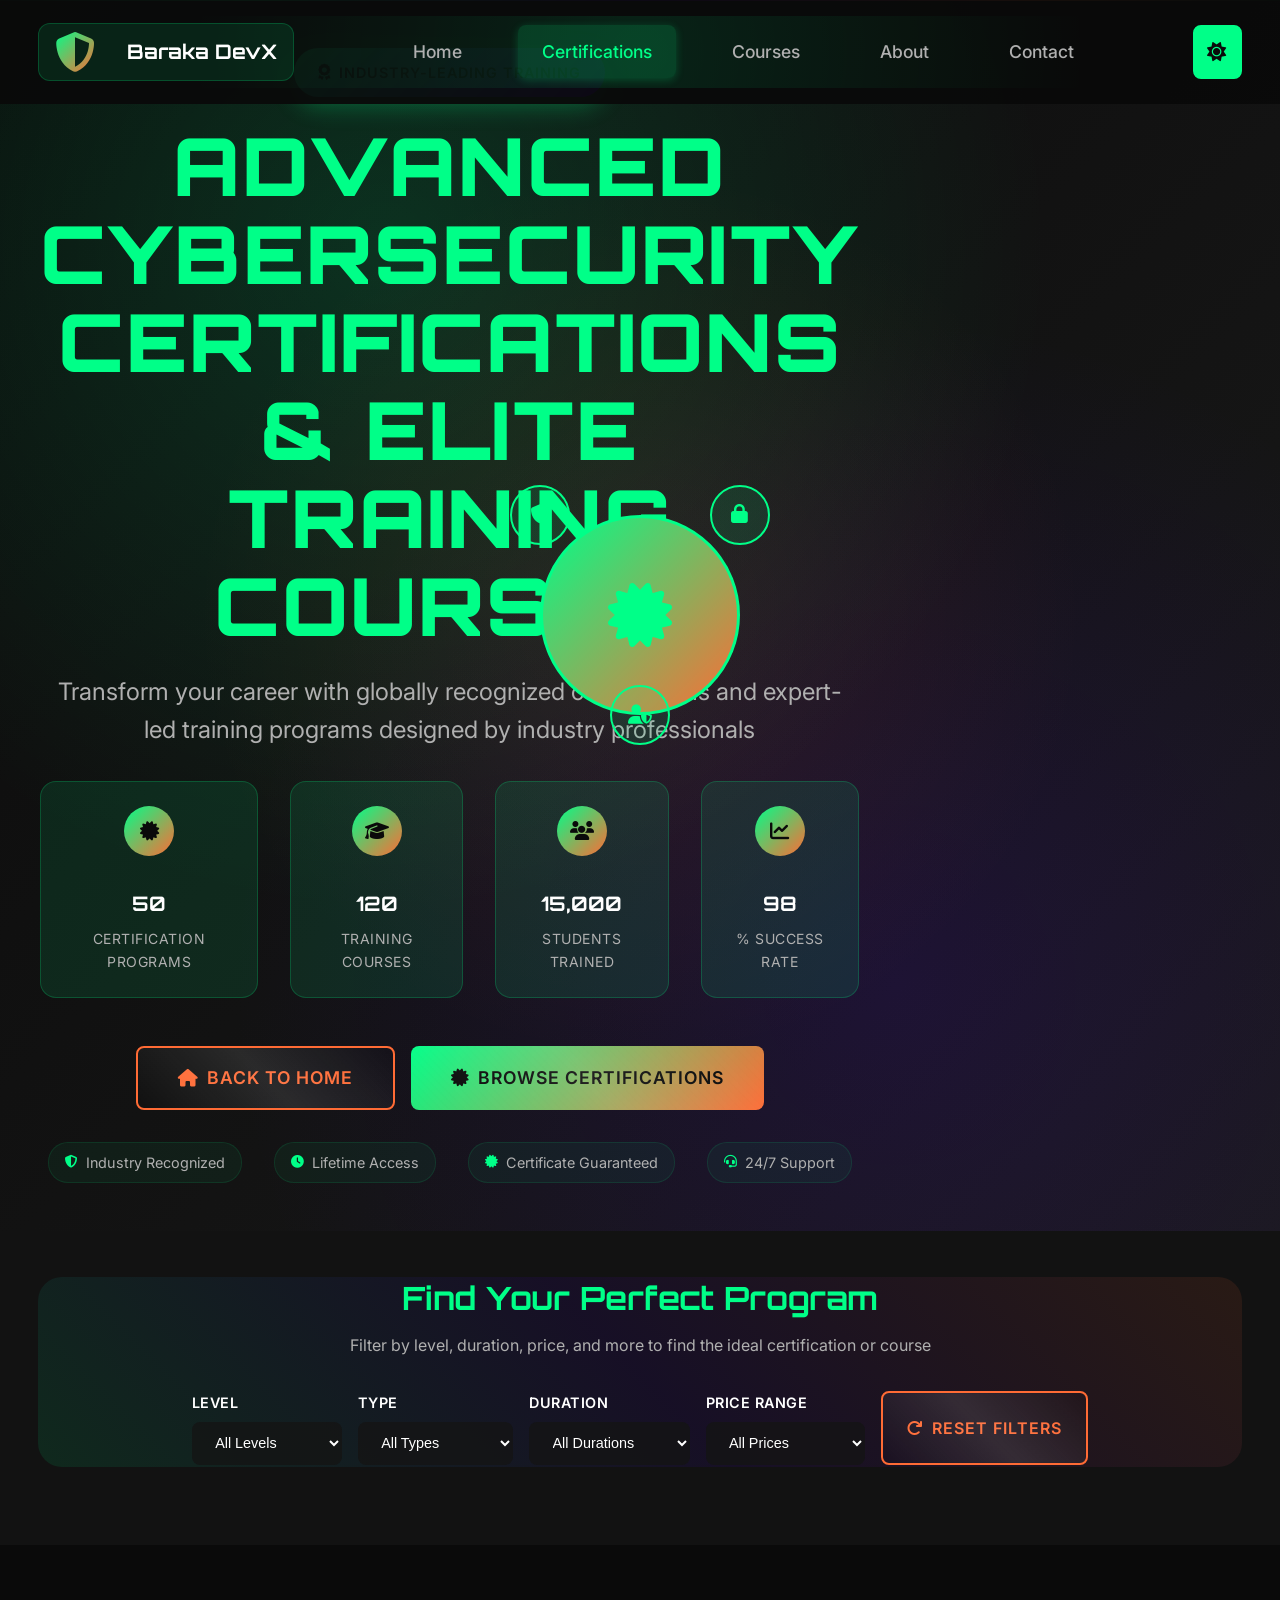
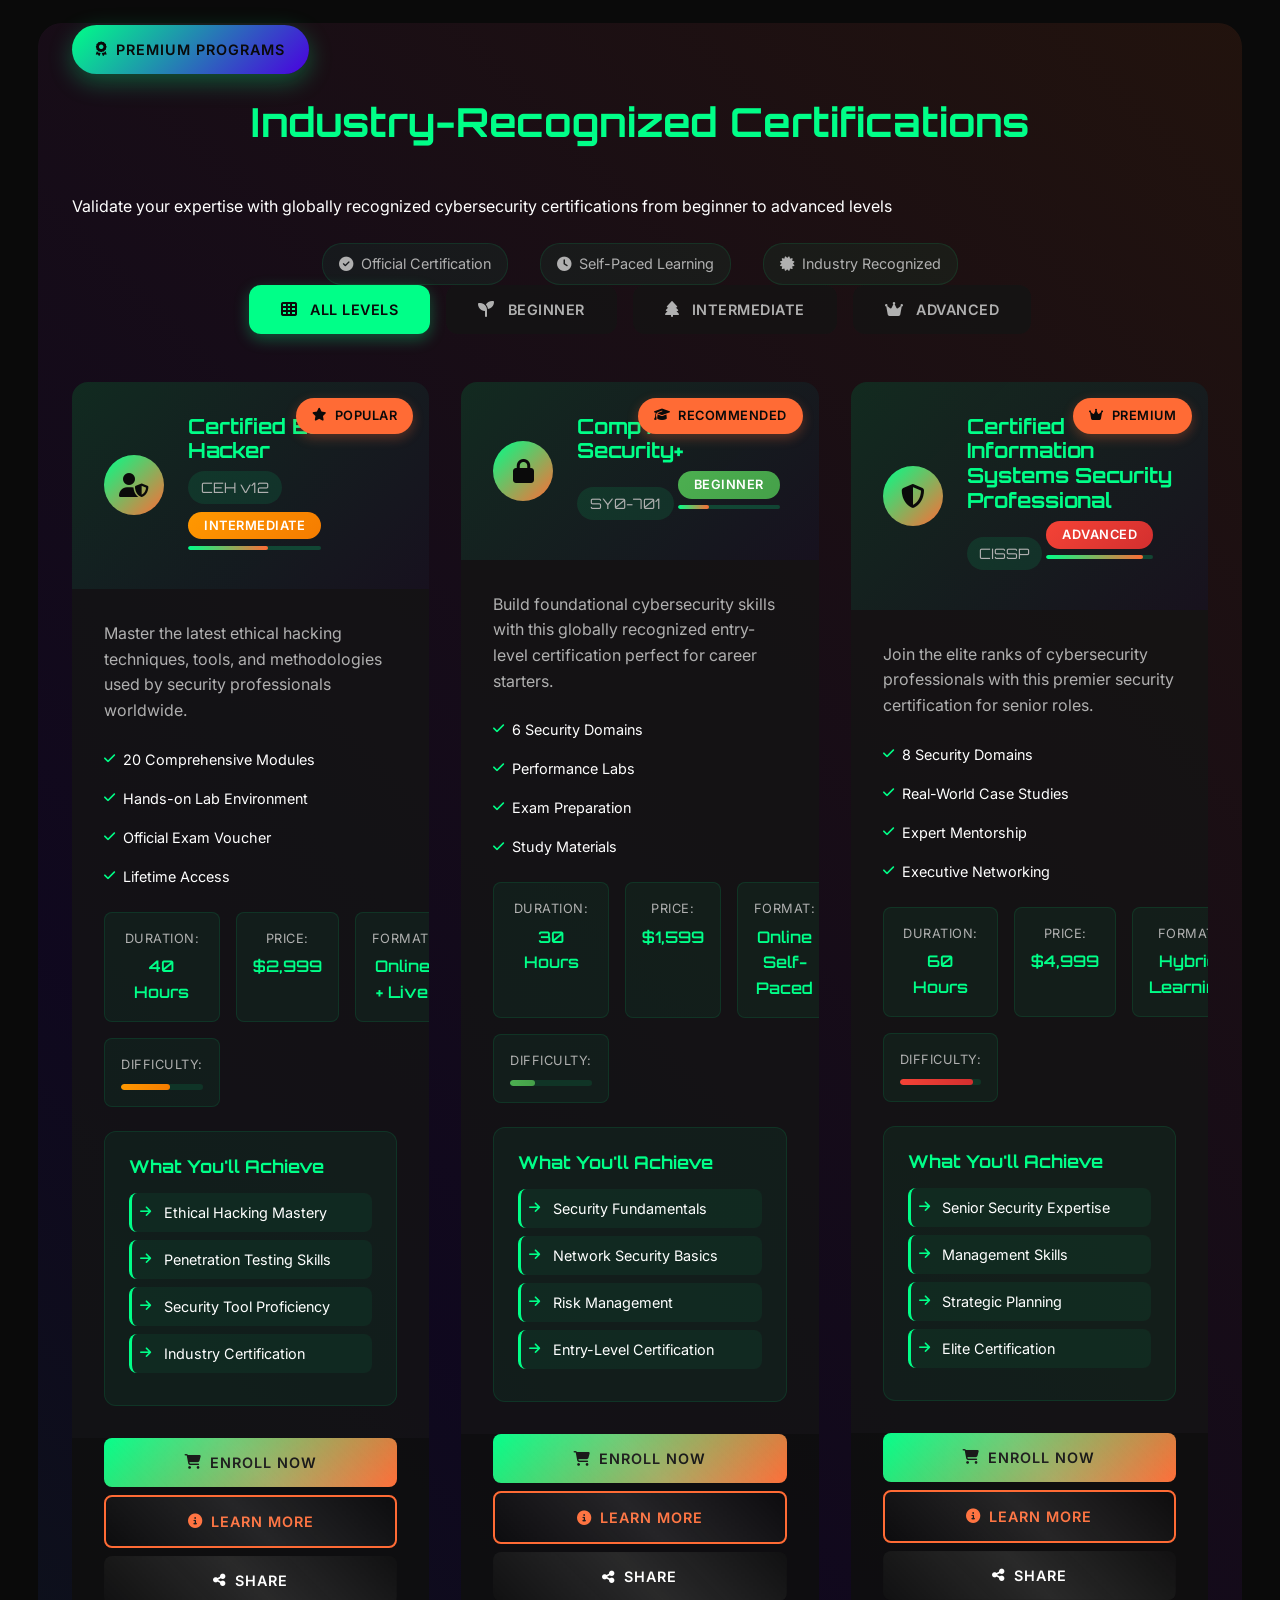
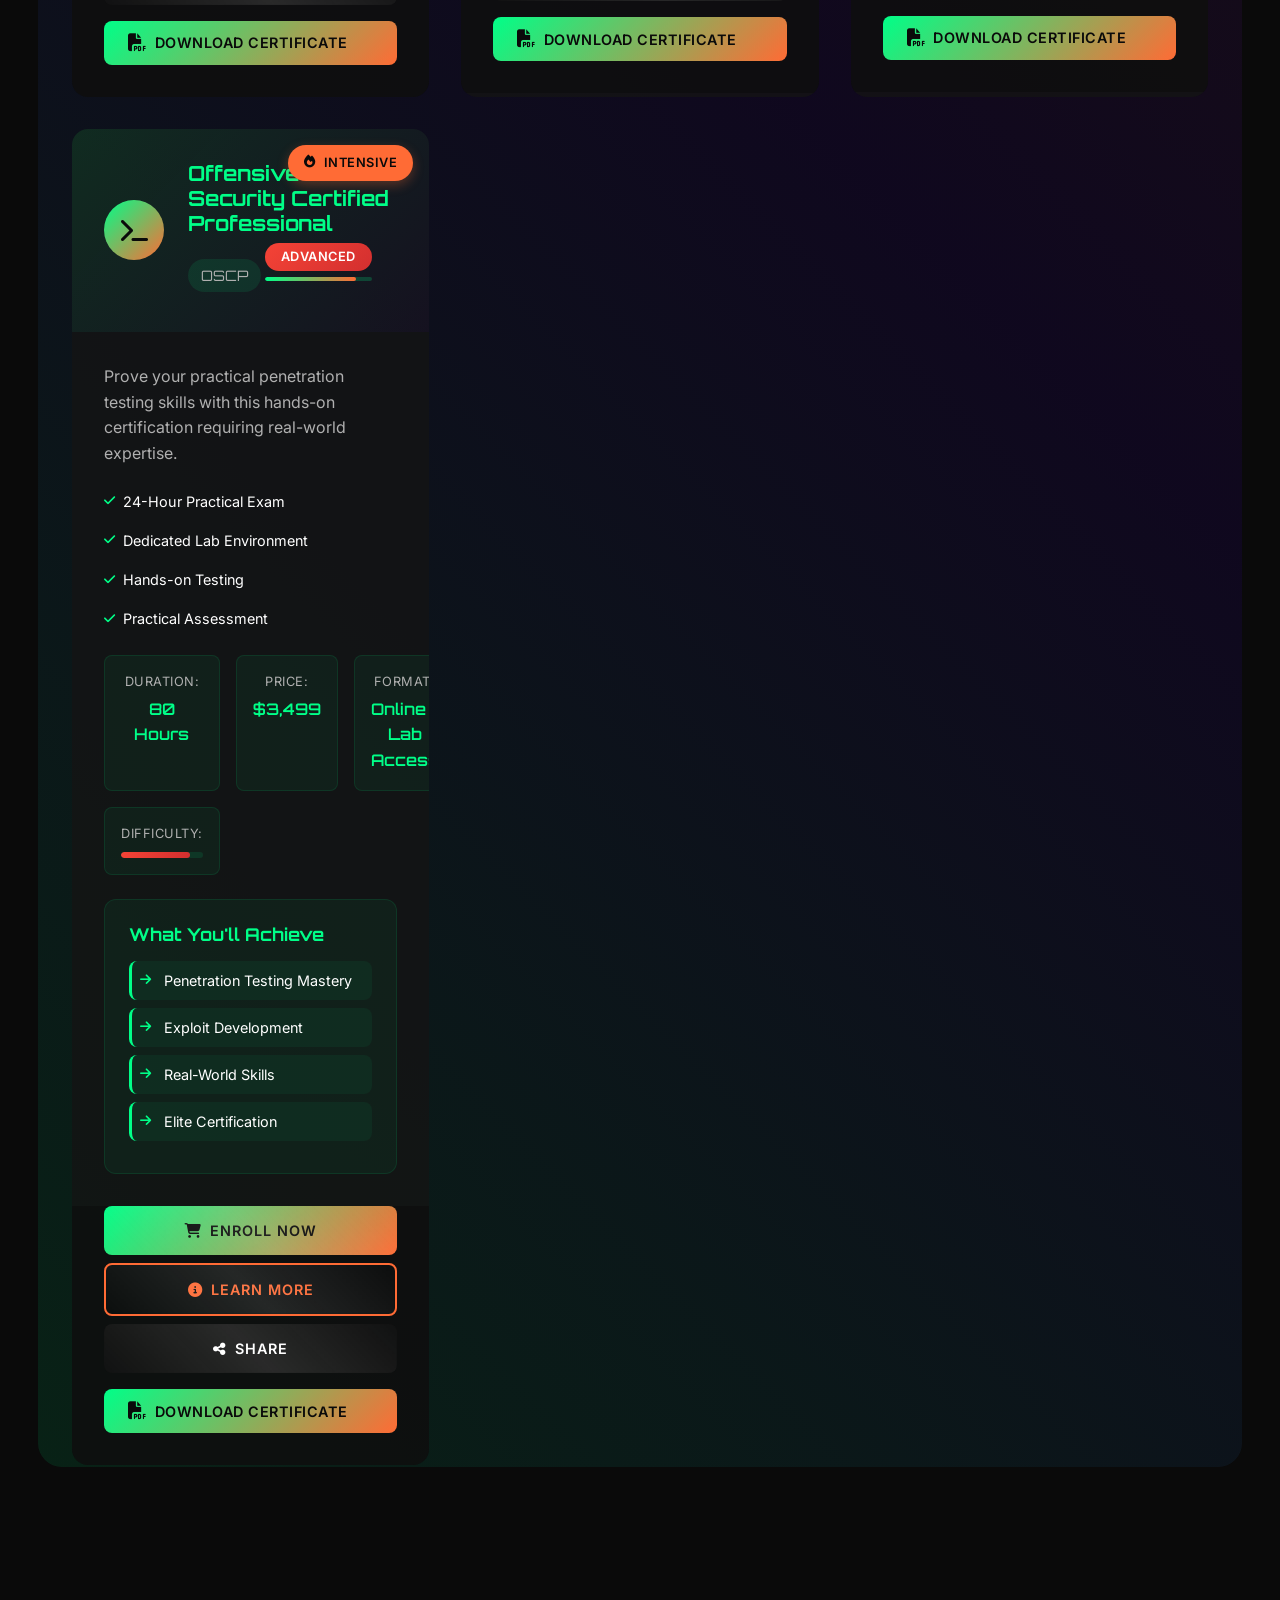
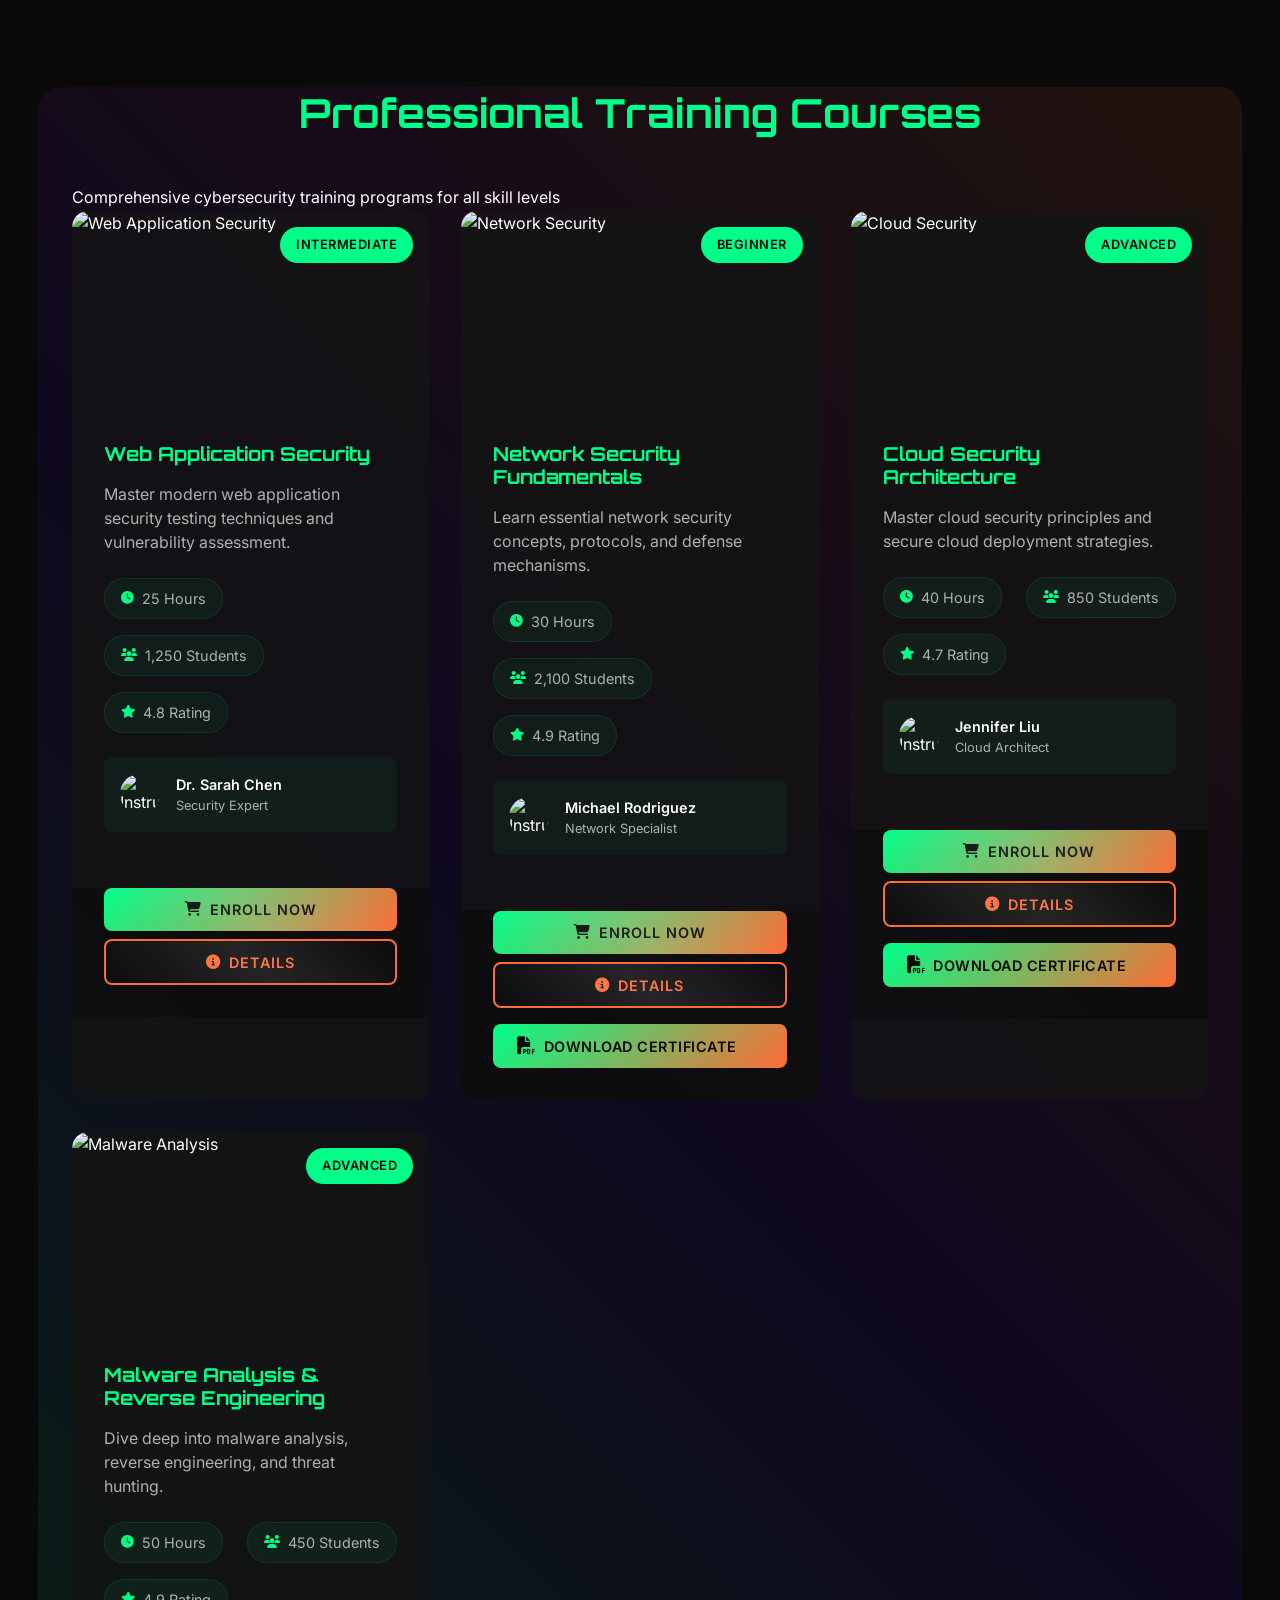
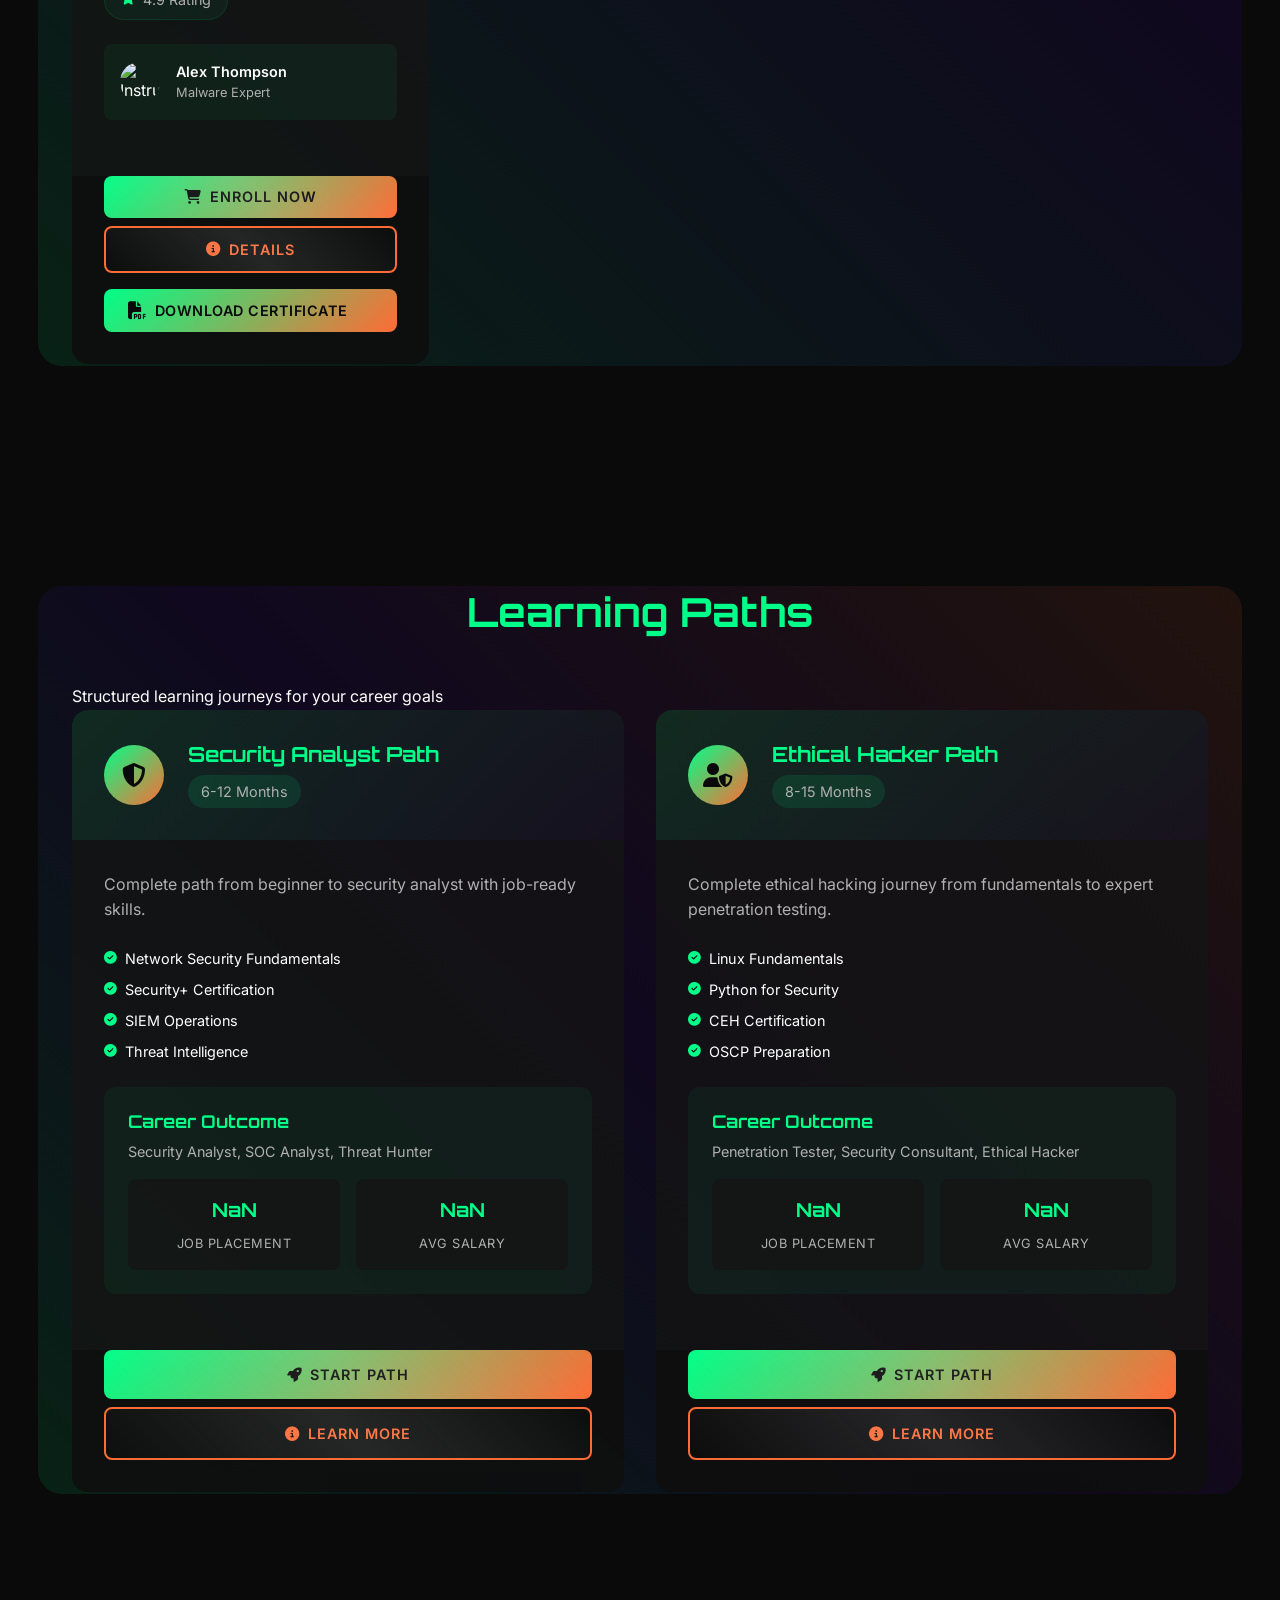
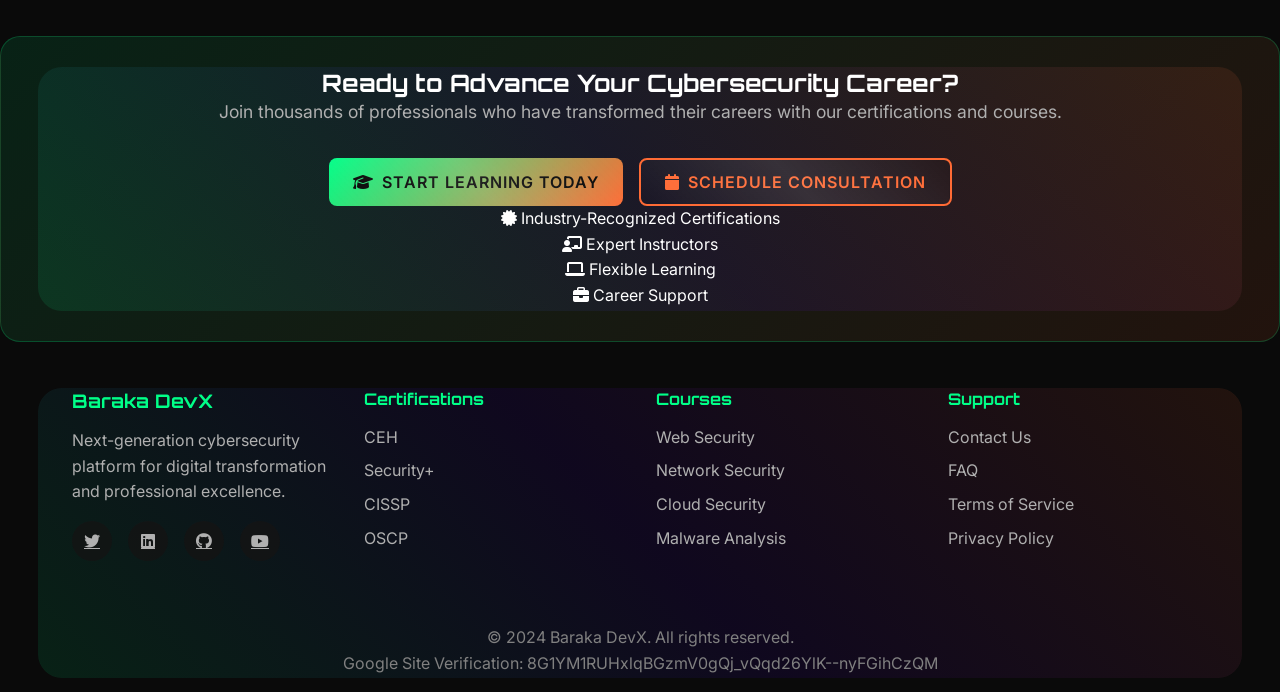
==== certifications.html @ 84933af0 "Add all files - Complete Baraka DevX cybersecurity platform with all features" ====
<!DOCTYPE html>
<html lang="en">
<head>
    <meta charset="UTF-8">
    <meta name="viewport" content="width=device-width, initial-scale=1.0">
    <title>Baraka DevX - Cybersecurity Certifications & Courses</title>
    <meta name="description" content="Professional cybersecurity certifications and training courses by Baraka DevX. Advance your career with industry-recognized certifications.">
    <meta name="keywords" content="cybersecurity certifications, ethical hacking courses, security training, cybersecurity education, professional certification">
    <meta name="author" content="Baraka DevX">
    
    <!-- Open Graph Meta Tags -->
    <meta property="og:title" content="Baraka DevX - Cybersecurity Certifications & Courses">
    <meta property="og:description" content="Professional cybersecurity certifications and training courses. Advance your career with industry-recognized certifications.">
    <meta property="og:image" content="https://barakadevx.com/images/certifications-og.jpg">
    <meta property="og:url" content="https://barakadevx.com/certifications">
    <meta property="og:type" content="website">
    <meta property="og:site_name" content="Baraka DevX">
    
    <!-- Twitter Card Meta Tags -->
    <meta name="twitter:card" content="summary_large_image">
    <meta name="twitter:title" content="Baraka DevX - Cybersecurity Certifications & Courses">
    <meta name="twitter:description" content="Professional cybersecurity certifications and training courses.">
    <meta name="twitter:image" content="https://barakadevx.com/images/certifications-twitter.jpg">
    <meta name="twitter:site" content="@barakadevx">
    
    <link rel="canonical" href="https://barakadevx.com/certifications">
    <link rel="stylesheet" href="cyber-styles.css">
    <link rel="icon" type="image/x-icon" href="favicon.ico">
    <link href="https://cdnjs.cloudflare.com/ajax/libs/font-awesome/6.4.0/css/all.min.css" rel="stylesheet">
    <link href="https://fonts.googleapis.com/css2?family=Orbitron:wght@400;500;700;900&family=Inter:wght@300;400;500;600;700&display=swap" rel="stylesheet">
    <script src="https://cdn.jsdelivr.net/npm/@emailjs/browser@3/dist/email.min.js"></script>
</head>
<body>
    <!-- Structured Data for SEO -->
    <script type="application/ld+json">
    {
        "@context": "https://schema.org",
        "@type": "EducationalOrganization",
        "name": "Baraka DevX Cybersecurity Academy",
        "alternateName": "DevX Academy",
        "url": "https://barakadevx.com/certifications",
        "description": "Professional cybersecurity certifications and training courses",
        "hasOfferCatalog": {
            "@type": "OfferCatalog",
            "name": "Cybersecurity Certification Programs",
            "itemListElement": [
                {
                    "@type": "Course",
                    "name": "Certified Ethical Hacker (CEH)",
                    "description": "Master ethical hacking techniques and tools"
                },
                {
                    "@type": "Course", 
                    "name": "CompTIA Security+",
                    "description": "Fundamental cybersecurity skills certification"
                }
            ]
        }
    }
    </script>

    <!-- Navigation -->
    <header class="header">
        <nav class="navbar">
            <div class="nav-container">
                <a href="index.html" class="nav-logo">
                    <i class="fas fa-shield-alt"></i>
                    <span>Baraka DevX</span>
                </a>
                <ul class="nav-menu">
                    <li><a href="index.html" class="nav-link">Home</a></li>
                    <li><a href="certifications.html" class="nav-link active">Certifications</a></li>
                    <li><a href="courses.html" class="nav-link">Courses</a></li>
                    <li><a href="about.html" class="nav-link">About</a></li>
                    <li><a href="#contact" class="nav-link">Contact</a></li>
                </ul>
                <div class="nav-actions">
                    <button class="theme-toggle" id="theme-toggle">
                        <i class="fas fa-moon"></i>
                    </button>
                    <button class="mobile-menu-toggle" id="mobile-menu-toggle">
                        <i class="fas fa-bars"></i>
                    </button>
                </div>
            </div>
        </nav>
    </header>

    <!-- Enhanced Hero Section -->
    <section class="hero">
        <div class="hero-content">
            <div class="hero-text">
                <div class="hero-badge">
                    <i class="fas fa-award"></i>
                    <span>Industry-Leading Training</span>
                </div>
                <h1 class="glitch">Advanced Cybersecurity Certifications & Elite Training Courses</h1>
                <p class="hero-subtitle">Transform your career with globally recognized certifications and expert-led training programs designed by industry professionals</p>
                <div class="hero-stats">
                    <div class="stat">
                        <div class="stat-icon">
                            <i class="fas fa-certificate"></i>
                        </div>
                        <div class="stat-content">
                            <span class="stat-number" data-target="50">0</span>
                            <span class="stat-label">Certification Programs</span>
                        </div>
                    </div>
                    <div class="stat">
                        <div class="stat-icon">
                            <i class="fas fa-graduation-cap"></i>
                        </div>
                        <div class="stat-content">
                            <span class="stat-number" data-target="120">0</span>
                            <span class="stat-label">Training Courses</span>
                        </div>
                    </div>
                    <div class="stat">
                        <div class="stat-icon">
                            <i class="fas fa-users"></i>
                        </div>
                        <div class="stat-content">
                            <span class="stat-number" data-target="15000">0</span>
                            <span class="stat-label">Students Trained</span>
                        </div>
                    </div>
                    <div class="stat">
                        <div class="stat-icon">
                            <i class="fas fa-chart-line"></i>
                        </div>
                        <div class="stat-content">
                            <span class="stat-number" data-target="98">0</span>
                            <span class="stat-label">% Success Rate</span>
                        </div>
                    </div>
                </div>
                <div class="hero-actions">
                    <button class="btn btn-outline btn-large" onclick="window.location.href='index.html'">
                        <i class="fas fa-home"></i> 
                        <span>Back to Home</span>
                    </button>
                    <button class="btn btn-primary btn-large" onclick="scrollToSection('certifications')">
                        <i class="fas fa-certificate"></i> 
                        <span>Browse Certifications</span>
                        <div class="btn-glow"></div>
                    </button>
                    </button>
                </div>
                <div class="trust-indicators">
                    <div class="trust-item">
                        <i class="fas fa-shield-alt"></i>
                        <span>Industry Recognized</span>
                    </div>
                    <div class="trust-item">
                        <i class="fas fa-clock"></i>
                        <span>Lifetime Access</span>
                    </div>
                    <div class="trust-item">
                        <i class="fas fa-certificate"></i>
                        <span>Certificate Guaranteed</span>
                    </div>
                    <div class="trust-item">
                        <i class="fas fa-headset"></i>
                        <span>24/7 Support</span>
                    </div>
                </div>
            </div>
            <div class="hero-visual">
                <div class="rotating-shield floating-3d">
                    <i class="fas fa-certificate"></i>
                </div>
                <div class="floating-cards">
                    <div class="floating-card card-1">
                        <i class="fas fa-shield-alt"></i>
                    </div>
                    <div class="floating-card card-2">
                        <i class="fas fa-lock"></i>
                    </div>
                    <div class="floating-card card-3">
                        <i class="fas fa-user-shield"></i>
                    </div>
                </div>
            </div>
        </div>
    </section>

    <!-- Advanced Filter Section -->
    <section class="filter-section">
        <div class="container">
            <div class="filter-header">
                <h2>Find Your Perfect Program</h2>
                <p>Filter by level, duration, price, and more to find the ideal certification or course</p>
            </div>
            <div class="filter-controls">
                <div class="filter-group">
                    <label for="level-filter">Level</label>
                    <select id="level-filter" onchange="filterPrograms()">
                        <option value="">All Levels</option>
                        <option value="beginner">Beginner</option>
                        <option value="intermediate">Intermediate</option>
                        <option value="advanced">Advanced</option>
                    </select>
                </div>
                <div class="filter-group">
                    <label for="type-filter">Type</label>
                    <select id="type-filter" onchange="filterPrograms()">
                        <option value="">All Types</option>
                        <option value="certification">Certifications</option>
                        <option value="course">Courses</option>
                        <option value="path">Learning Paths</option>
                    </select>
                </div>
                <div class="filter-group">
                    <label for="duration-filter">Duration</label>
                    <select id="duration-filter" onchange="filterPrograms()">
                        <option value="">All Durations</option>
                        <option value="short">Under 30 Hours</option>
                        <option value="medium">30-60 Hours</option>
                        <option value="long">Over 60 Hours</option>
                    </select>
                </div>
                <div class="filter-group">
                    <label for="price-filter">Price Range</label>
                    <select id="price-filter" onchange="filterPrograms()">
                        <option value="">All Prices</option>
                        <option value="budget">Under $1,000</option>
                        <option value="standard">$1,000 - $3,000</option>
                        <option value="premium">$3,000 - $5,000</option>
                        <option value="enterprise">Over $5,000</option>
                    </select>
                </div>
                <button class="btn btn-outline" onclick="resetFilters()">
                    <i class="fas fa-redo"></i> Reset Filters
                </button>
            </div>
            <div class="active-filters" id="active-filters">
                <!-- Active filters will be displayed here -->
            </div>
        </div>
    </section>

    <!-- Enhanced Certifications Section -->
    <section id="certifications" class="section">
        <div class="container">
            <header class="section-header">
                <div class="section-badge">
                    <i class="fas fa-award"></i>
                    <span>Premium Programs</span>
                </div>
                <h2 class="section-title">Industry-Recognized Certifications</h2>
                <p class="section-subtitle">Validate your expertise with globally recognized cybersecurity certifications from beginner to advanced levels</p>
                <div class="section-meta">
                    <div class="meta-item">
                        <i class="fas fa-check-circle"></i>
                        <span>Official Certification</span>
                    </div>
                    <div class="meta-item">
                        <i class="fas fa-clock"></i>
                        <span>Self-Paced Learning</span>
                    </div>
                    <div class="meta-item">
                        <i class="fas fa-certificate"></i>
                        <span>Industry Recognized</span>
                    </div>
                </div>
            </header>
            
            <div class="certifications-levels">
                <div class="level-tabs">
                    <button class="level-tab active" onclick="showCertificationLevel('all')">
                        <i class="fas fa-th"></i>
                        <span>All Levels</span>
                    </button>
                    <button class="level-tab" onclick="showCertificationLevel('beginner')">
                        <i class="fas fa-seedling"></i>
                        <span>Beginner</span>
                    </button>
                    <button class="level-tab" onclick="showCertificationLevel('intermediate')">
                        <i class="fas fa-tree"></i>
                        <span>Intermediate</span>
                    </button>
                    <button class="level-tab" onclick="showCertificationLevel('advanced')">
                        <i class="fas fa-crown"></i>
                        <span>Advanced</span>
                    </button>
                </div>
            </div>
            
            <div class="certifications-grid" id="certifications-grid">
                <!-- CEH Certification -->
                <div class="certification-card" data-level="intermediate" data-type="certification">
                    <div class="certification-header">
                        <div class="certification-icon">
                            <i class="fas fa-user-shield"></i>
                        </div>
                        <div class="certification-info">
                            <h3>Certified Ethical Hacker</h3>
                            <span class="certification-code">CEH v12</span>
                            <div class="certification-level">
                                <span class="level intermediate">Intermediate</span>
                                <div class="level-progress">
                                    <div class="progress-bar" style="width: 60%"></div>
                                </div>
                            </div>
                        </div>
                        <div class="certification-badge">
                            <i class="fas fa-star"></i>
                            <span>Popular</span>
                        </div>
                    </div>
                    <div class="certification-body">
                        <p>Master the latest ethical hacking techniques, tools, and methodologies used by security professionals worldwide.</p>
                        <div class="certification-features">
                            <div class="feature">
                                <i class="fas fa-check"></i>
                                <span>20 Comprehensive Modules</span>
                            </div>
                            <div class="feature">
                                <i class="fas fa-check"></i>
                                <span>Hands-on Lab Environment</span>
                            </div>
                            <div class="feature">
                                <i class="fas fa-check"></i>
                                <span>Official Exam Voucher</span>
                            </div>
                            <div class="feature">
                                <i class="fas fa-check"></i>
                                <span>Lifetime Access</span>
                            </div>
                        </div>
                        <div class="certification-details">
                            <div class="detail">
                                <span class="label">Duration:</span>
                                <span class="value">40 Hours</span>
                            </div>
                            <div class="detail">
                                <span class="label">Price:</span>
                                <span class="value">$2,999</span>
                            </div>
                            <div class="detail">
                                <span class="label">Format:</span>
                                <span class="value">Online + Live</span>
                            </div>
                            <div class="detail">
                                <span class="label">Difficulty:</span>
                                <div class="difficulty-bar">
                                    <div class="difficulty-fill intermediate" style="width: 60%"></div>
                                </div>
                            </div>
                        </div>
                        <div class="certification-outcomes">
                            <h4>What You'll Achieve</h4>
                            <ul>
                                <li><i class="fas fa-arrow-right"></i> Ethical Hacking Mastery</li>
                                <li><i class="fas fa-arrow-right"></i> Penetration Testing Skills</li>
                                <li><i class="fas fa-arrow-right"></i> Security Tool Proficiency</li>
                                <li><i class="fas fa-arrow-right"></i> Industry Certification</li>
                            </ul>
                        </div>
                    </div>
                    <div class="certification-actions">
                        <button class="btn btn-primary" onclick="enrollCertification('CEH')">
                            <i class="fas fa-shopping-cart"></i> 
                            <span>Enroll Now</span>
                            <div class="btn-glow"></div>
                        </button>
                        <button class="btn btn-outline" onclick="viewCertificationDetails('CEH')">
                            <i class="fas fa-info-circle"></i>
                            <span>Learn More</span>
                            <div class="btn-glow"></div>
                        </button>
                        <button class="btn btn-secondary" onclick="shareCertification('CEH')">
                            <i class="fas fa-share-alt"></i>
                            <span>Share</span>
                        </button>
                        <button class="pdf-download-btn" onclick="downloadCertificatePDF('CEH', 'certification')">
                            <i class="fas fa-file-pdf"></i>
                            <span>Download Certificate</span>
                        </button>
                    </div>
                </div>

                <!-- CompTIA Security+ -->
                <div class="certification-card" data-level="beginner" data-type="certification">
                    <div class="certification-header">
                        <div class="certification-icon">
                            <i class="fas fa-lock"></i>
                        </div>
                        <div class="certification-info">
                            <h3>CompTIA Security+</h3>
                            <span class="certification-code">SY0-701</span>
                            <div class="certification-level">
                                <span class="level beginner">Beginner</span>
                                <div class="level-progress">
                                    <div class="progress-bar" style="width: 30%"></div>
                                </div>
                            </div>
                        </div>
                        <div class="certification-badge">
                            <i class="fas fa-graduation-cap"></i>
                            <span>Recommended</span>
                        </div>
                    </div>
                    <div class="certification-body">
                        <p>Build foundational cybersecurity skills with this globally recognized entry-level certification perfect for career starters.</p>
                        <div class="certification-features">
                            <div class="feature">
                                <i class="fas fa-check"></i>
                                <span>6 Security Domains</span>
                            </div>
                            <div class="feature">
                                <i class="fas fa-check"></i>
                                <span>Performance Labs</span>
                            </div>
                            <div class="feature">
                                <i class="fas fa-check"></i>
                                <span>Exam Preparation</span>
                            </div>
                            <div class="feature">
                                <i class="fas fa-check"></i>
                                <span>Study Materials</span>
                            </div>
                        </div>
                        <div class="certification-details">
                            <div class="detail">
                                <span class="label">Duration:</span>
                                <span class="value">30 Hours</span>
                            </div>
                            <div class="detail">
                                <span class="label">Price:</span>
                                <span class="value">$1,599</span>
                            </div>
                            <div class="detail">
                                <span class="label">Format:</span>
                                <span class="value">Online Self-Paced</span>
                            </div>
                            <div class="detail">
                                <span class="label">Difficulty:</span>
                                <div class="difficulty-bar">
                                    <div class="difficulty-fill beginner" style="width: 30%"></div>
                                </div>
                            </div>
                        </div>
                        <div class="certification-outcomes">
                            <h4>What You'll Achieve</h4>
                            <ul>
                                <li><i class="fas fa-arrow-right"></i> Security Fundamentals</li>
                                <li><i class="fas fa-arrow-right"></i> Network Security Basics</li>
                                <li><i class="fas fa-arrow-right"></i> Risk Management</li>
                                <li><i class="fas fa-arrow-right"></i> Entry-Level Certification</li>
                            </ul>
                        </div>
                    </div>
                    <div class="certification-actions">
                        <button class="btn btn-primary" onclick="enrollCertification('Security+')">
                            <i class="fas fa-shopping-cart"></i> 
                            <span>Enroll Now</span>
                            <div class="btn-glow"></div>
                        </button>
                        <button class="btn btn-outline" onclick="viewCertificationDetails('Security+')">
                            <i class="fas fa-info-circle"></i>
                            <span>Learn More</span>
                            <div class="btn-glow"></div>
                        </button>
                        <button class="btn btn-secondary" onclick="shareCertification('Security+')">
                            <i class="fas fa-share-alt"></i>
                            <span>Share</span>
                        </button>
                        <button class="pdf-download-btn" onclick="downloadCertificatePDF('Security+', 'certification')">
                            <i class="fas fa-file-pdf"></i>
                            <span>Download Certificate</span>
                        </button>
                    </div>
                </div>

                <!-- CISSP Certification -->
                <div class="certification-card" data-level="advanced" data-type="certification">
                    <div class="certification-header">
                        <div class="certification-icon">
                            <i class="fas fa-shield-alt"></i>
                        </div>
                        <div class="certification-info">
                            <h3>Certified Information Systems Security Professional</h3>
                            <span class="certification-code">CISSP</span>
                            <div class="certification-level">
                                <span class="level advanced">Advanced</span>
                                <div class="level-progress">
                                    <div class="progress-bar" style="width: 90%"></div>
                                </div>
                            </div>
                        </div>
                        <div class="certification-badge">
                            <i class="fas fa-crown"></i>
                            <span>Premium</span>
                        </div>
                    </div>
                    <div class="certification-body">
                        <p>Join the elite ranks of cybersecurity professionals with this premier security certification for senior roles.</p>
                        <div class="certification-features">
                            <div class="feature">
                                <i class="fas fa-check"></i>
                                <span>8 Security Domains</span>
                            </div>
                            <div class="feature">
                                <i class="fas fa-check"></i>
                                <span>Real-World Case Studies</span>
                            </div>
                            <div class="feature">
                                <i class="fas fa-check"></i>
                                <span>Expert Mentorship</span>
                            </div>
                            <div class="feature">
                                <i class="fas fa-check"></i>
                                <span>Executive Networking</span>
                            </div>
                        </div>
                        <div class="certification-details">
                            <div class="detail">
                                <span class="label">Duration:</span>
                                <span class="value">60 Hours</span>
                            </div>
                            <div class="detail">
                                <span class="label">Price:</span>
                                <span class="value">$4,999</span>
                            </div>
                            <div class="detail">
                                <span class="label">Format:</span>
                                <span class="value">Hybrid Learning</span>
                            </div>
                            <div class="detail">
                                <span class="label">Difficulty:</span>
                                <div class="difficulty-bar">
                                    <div class="difficulty-fill advanced" style="width: 90%"></div>
                                </div>
                            </div>
                        </div>
                        <div class="certification-outcomes">
                            <h4>What You'll Achieve</h4>
                            <ul>
                                <li><i class="fas fa-arrow-right"></i> Senior Security Expertise</li>
                                <li><i class="fas fa-arrow-right"></i> Management Skills</li>
                                <li><i class="fas fa-arrow-right"></i> Strategic Planning</li>
                                <li><i class="fas fa-arrow-right"></i> Elite Certification</li>
                            </ul>
                        </div>
                    </div>
                    <div class="certification-actions">
                        <button class="btn btn-primary" onclick="enrollCertification('CISSP')">
                            <i class="fas fa-shopping-cart"></i> 
                            <span>Enroll Now</span>
                            <div class="btn-glow"></div>
                        </button>
                        <button class="btn btn-outline" onclick="viewCertificationDetails('CISSP')">
                            <i class="fas fa-info-circle"></i>
                            <span>Learn More</span>
                            <div class="btn-glow"></div>
                        </button>
                        <button class="btn btn-secondary" onclick="shareCertification('CISSP')">
                            <i class="fas fa-share-alt"></i>
                            <span>Share</span>
                        </button>
                        <button class="pdf-download-btn" onclick="downloadCertificatePDF('CISSP', 'certification')">
                            <i class="fas fa-file-pdf"></i>
                            <span>Download Certificate</span>
                        </button>
                    </div>
                </div>

                <!-- OSCP Certification -->
                <div class="certification-card" data-level="advanced" data-type="certification">
                    <div class="certification-header">
                        <div class="certification-icon">
                            <i class="fas fa-terminal"></i>
                        </div>
                        <div class="certification-info">
                            <h3>Offensive Security Certified Professional</h3>
                            <span class="certification-code">OSCP</span>
                            <div class="certification-level">
                                <span class="level advanced">Advanced</span>
                                <div class="level-progress">
                                    <div class="progress-bar" style="width: 85%"></div>
                                </div>
                            </div>
                        </div>
                        <div class="certification-badge">
                            <i class="fas fa-fire"></i>
                            <span>Intensive</span>
                        </div>
                    </div>
                    <div class="certification-body">
                        <p>Prove your practical penetration testing skills with this hands-on certification requiring real-world expertise.</p>
                        <div class="certification-features">
                            <div class="feature">
                                <i class="fas fa-check"></i>
                                <span>24-Hour Practical Exam</span>
                            </div>
                            <div class="feature">
                                <i class="fas fa-check"></i>
                                <span>Dedicated Lab Environment</span>
                            </div>
                            <div class="feature">
                                <i class="fas fa-check"></i>
                                <span>Hands-on Testing</span>
                            </div>
                            <div class="feature">
                                <i class="fas fa-check"></i>
                                <span>Practical Assessment</span>
                            </div>
                        </div>
                        <div class="certification-details">
                            <div class="detail">
                                <span class="label">Duration:</span>
                                <span class="value">80 Hours</span>
                            </div>
                            <div class="detail">
                                <span class="label">Price:</span>
                                <span class="value">$3,499</span>
                            </div>
                            <div class="detail">
                                <span class="label">Format:</span>
                                <span class="value">Online + Lab Access</span>
                            </div>
                            <div class="detail">
                                <span class="label">Difficulty:</span>
                                <div class="difficulty-bar">
                                    <div class="difficulty-fill advanced" style="width: 85%"></div>
                                </div>
                            </div>
                        </div>
                        <div class="certification-outcomes">
                            <h4>What You'll Achieve</h4>
                            <ul>
                                <li><i class="fas fa-arrow-right"></i> Penetration Testing Mastery</li>
                                <li><i class="fas fa-arrow-right"></i> Exploit Development</li>
                                <li><i class="fas fa-arrow-right"></i> Real-World Skills</li>
                                <li><i class="fas fa-arrow-right"></i> Elite Certification</li>
                            </ul>
                        </div>
                    </div>
                    <div class="certification-actions">
                        <button class="btn btn-primary" onclick="enrollCertification('OSCP')">
                            <i class="fas fa-shopping-cart"></i> 
                            <span>Enroll Now</span>
                            <div class="btn-glow"></div>
                        </button>
                        <button class="btn btn-outline" onclick="viewCertificationDetails('OSCP')">
                            <i class="fas fa-info-circle"></i>
                            <span>Learn More</span>
                            <div class="btn-glow"></div>
                        </button>
                        <button class="btn btn-secondary" onclick="shareCertification('OSCP')">
                            <i class="fas fa-share-alt"></i>
                            <span>Share</span>
                        </button>
                        <button class="pdf-download-btn" onclick="downloadCertificatePDF('OSCP', 'certification')">
                            <i class="fas fa-file-pdf"></i>
                            <span>Download Certificate</span>
                        </button>
                    </div>
                </div>
            </div>
        </div>
    </section>

    <!-- Courses Section -->
    <section id="courses" class="section">
        <div class="container">
            <header class="section-header">
                <h2 class="section-title">Professional Training Courses</h2>
                <p class="section-subtitle">Comprehensive cybersecurity training programs for all skill levels</p>
            </header>
            
            <div class="courses-grid">
                <!-- Web Application Security -->
                <div class="course-card">
                    <div class="course-image">
                        <img src="https://picsum.photos/seed/webapp-sec/400/250" alt="Web Application Security" loading="lazy">
                        <div class="course-level">
                            <span class="level intermediate">Intermediate</span>
                        </div>
                    </div>
                    <div class="course-content">
                        <h3>Web Application Security</h3>
                        <p>Master modern web application security testing techniques and vulnerability assessment.</p>
                        <div class="course-meta">
                            <div class="meta-item">
                                <i class="fas fa-clock"></i>
                                <span>25 Hours</span>
                            </div>
                            <div class="meta-item">
                                <i class="fas fa-users"></i>
                                <span>1,250 Students</span>
                            </div>
                            <div class="meta-item">
                                <i class="fas fa-star"></i>
                                <span>4.8 Rating</span>
                            </div>
                        </div>
                        <div class="course-instructor">
                            <img src="https://picsum.photos/seed/instructor1/50/50" alt="Instructor" loading="lazy">
                            <div class="instructor-info">
                                <span class="instructor-name">Dr. Sarah Chen</span>
                                <span class="instructor-title">Security Expert</span>
                            </div>
                        </div>
                    </div>
                    <div class="course-actions">
                        <button class="btn btn-primary" onclick="enrollCourse('WEBSEC')">
                            <i class="fas fa-shopping-cart"></i> Enroll Now
                        </button>
                        <button class="btn btn-outline" onclick="viewCourseDetails('WEBSEC')">
                            <i class="fas fa-info-circle"></i> Details
                        </button>
                    </div>
                </div>

                <!-- Network Security -->
                <div class="course-card">
                    <div class="course-image">
                        <img src="https://picsum.photos/seed/network-sec/400/250" alt="Network Security" loading="lazy">
                        <div class="course-level">
                            <span class="level beginner">Beginner</span>
                        </div>
                    </div>
                    <div class="course-content">
                        <h3>Network Security Fundamentals</h3>
                        <p>Learn essential network security concepts, protocols, and defense mechanisms.</p>
                        <div class="course-meta">
                            <div class="meta-item">
                                <i class="fas fa-clock"></i>
                                <span>30 Hours</span>
                            </div>
                            <div class="meta-item">
                                <i class="fas fa-users"></i>
                                <span>2,100 Students</span>
                            </div>
                            <div class="meta-item">
                                <i class="fas fa-star"></i>
                                <span>4.9 Rating</span>
                            </div>
                        </div>
                        <div class="course-instructor">
                            <img src="https://picsum.photos/seed/instructor2/50/50" alt="Instructor" loading="lazy">
                            <div class="instructor-info">
                                <span class="instructor-name">Michael Rodriguez</span>
                                <span class="instructor-title">Network Specialist</span>
                            </div>
                        </div>
                    </div>
                    <div class="course-actions">
                        <button class="btn btn-primary" onclick="enrollCourse('NETSEC')">
                            <i class="fas fa-shopping-cart"></i> Enroll Now
                        </button>
                        <button class="btn btn-outline" onclick="viewCourseDetails('NETSEC')">
                            <i class="fas fa-info-circle"></i> Details
                        </button>
                        <button class="pdf-download-btn" onclick="downloadCertificatePDF('NETSEC', 'course')">
                            <i class="fas fa-file-pdf"></i> Download Certificate
                        </button>
                    </div>
                </div>

                <!-- Cloud Security -->
                <div class="course-card">
                    <div class="course-image">
                        <img src="https://picsum.photos/seed/cloud-sec/400/250" alt="Cloud Security" loading="lazy">
                        <div class="course-level">
                            <span class="level advanced">Advanced</span>
                        </div>
                    </div>
                    <div class="course-content">
                        <h3>Cloud Security Architecture</h3>
                        <p>Master cloud security principles and secure cloud deployment strategies.</p>
                        <div class="course-meta">
                            <div class="meta-item">
                                <i class="fas fa-clock"></i>
                                <span>40 Hours</span>
                            </div>
                            <div class="meta-item">
                                <i class="fas fa-users"></i>
                                <span>850 Students</span>
                            </div>
                            <div class="meta-item">
                                <i class="fas fa-star"></i>
                                <span>4.7 Rating</span>
                            </div>
                        </div>
                        <div class="course-instructor">
                            <img src="https://picsum.photos/seed/instructor3/50/50" alt="Instructor" loading="lazy">
                            <div class="instructor-info">
                                <span class="instructor-name">Jennifer Liu</span>
                                <span class="instructor-title">Cloud Architect</span>
                            </div>
                        </div>
                    </div>
                    <div class="course-actions">
                        <button class="btn btn-primary" onclick="enrollCourse('CLOUDSEC')">
                            <i class="fas fa-shopping-cart"></i> Enroll Now
                        </button>
                        <button class="btn btn-outline" onclick="viewCourseDetails('CLOUDSEC')">
                            <i class="fas fa-info-circle"></i> Details
                        </button>
                        <button class="pdf-download-btn" onclick="downloadCertificatePDF('CLOUDSEC', 'course')">
                            <i class="fas fa-file-pdf"></i> Download Certificate
                        </button>
                    </div>
                </div>

                <!-- Malware Analysis -->
                <div class="course-card">
                    <div class="course-image">
                        <img src="https://picsum.photos/seed/malware/400/250" alt="Malware Analysis" loading="lazy">
                        <div class="course-level">
                            <span class="level advanced">Advanced</span>
                        </div>
                    </div>
                    <div class="course-content">
                        <h3>Malware Analysis & Reverse Engineering</h3>
                        <p>Dive deep into malware analysis, reverse engineering, and threat hunting.</p>
                        <div class="course-meta">
                            <div class="meta-item">
                                <i class="fas fa-clock"></i>
                                <span>50 Hours</span>
                            </div>
                            <div class="meta-item">
                                <i class="fas fa-users"></i>
                                <span>450 Students</span>
                            </div>
                            <div class="meta-item">
                                <i class="fas fa-star"></i>
                                <span>4.9 Rating</span>
                            </div>
                        </div>
                        <div class="course-instructor">
                            <img src="https://picsum.photos/seed/instructor4/50/50" alt="Instructor" loading="lazy">
                            <div class="instructor-info">
                                <span class="instructor-name">Alex Thompson</span>
                                <span class="instructor-title">Malware Expert</span>
                            </div>
                        </div>
                    </div>
                    <div class="course-actions">
                        <button class="btn btn-primary" onclick="enrollCourse('MALWARE')">
                            <i class="fas fa-shopping-cart"></i> Enroll Now
                        </button>
                        <button class="btn btn-outline" onclick="viewCourseDetails('MALWARE')">
                            <i class="fas fa-info-circle"></i> Details
                        </button>
                        <button class="pdf-download-btn" onclick="downloadCertificatePDF('MALWARE', 'course')">
                            <i class="fas fa-file-pdf"></i> Download Certificate
                        </button>
                    </div>
                </div>
            </div>
        </div>
    </section>

    <!-- Learning Paths Section -->
    <section class="section">
        <div class="container">
            <header class="section-header">
                <h2 class="section-title">Learning Paths</h2>
                <p class="section-subtitle">Structured learning journeys for your career goals</p>
            </header>
            
            <div class="learning-paths-grid">
                <div class="learning-path-card">
                    <div class="path-header">
                        <div class="path-icon">
                            <i class="fas fa-shield-alt"></i>
                        </div>
                        <div class="path-info">
                            <h3>Security Analyst Path</h3>
                            <span class="path-duration">6-12 Months</span>
                        </div>
                    </div>
                    <div class="path-content">
                        <p>Complete path from beginner to security analyst with job-ready skills.</p>
                        <div class="path-courses">
                            <div class="course-item">
                                <i class="fas fa-check-circle"></i>
                                <span>Network Security Fundamentals</span>
                            </div>
                            <div class="course-item">
                                <i class="fas fa-check-circle"></i>
                                <span>Security+ Certification</span>
                            </div>
                            <div class="course-item">
                                <i class="fas fa-check-circle"></i>
                                <span>SIEM Operations</span>
                            </div>
                            <div class="course-item">
                                <i class="fas fa-check-circle"></i>
                                <span>Threat Intelligence</span>
                            </div>
                        </div>
                        <div class="path-outcome">
                            <h4>Career Outcome</h4>
                            <p>Security Analyst, SOC Analyst, Threat Hunter</p>
                            <div class="path-stats">
                                <div class="stat">
                                    <span class="stat-number">85%</span>
                                    <span class="stat-label">Job Placement</span>
                                </div>
                                <div class="stat">
                                    <span class="stat-number">$75K</span>
                                    <span class="stat-label">Avg Salary</span>
                                </div>
                            </div>
                        </div>
                    </div>
                    <div class="path-actions">
                        <button class="btn btn-primary" onclick="enrollPath('SECURITY_ANALYST')">
                            <i class="fas fa-rocket"></i> Start Path
                        </button>
                        <button class="btn btn-outline" onclick="viewPathDetails('SECURITY_ANALYST')">
                            <i class="fas fa-info-circle"></i> Learn More
                        </button>
                    </div>
                </div>

                <div class="learning-path-card">
                    <div class="path-header">
                        <div class="path-icon">
                            <i class="fas fa-user-shield"></i>
                        </div>
                        <div class="path-info">
                            <h3>Ethical Hacker Path</h3>
                            <span class="path-duration">8-15 Months</span>
                        </div>
                    </div>
                    <div class="path-content">
                        <p>Complete ethical hacking journey from fundamentals to expert penetration testing.</p>
                        <div class="path-courses">
                            <div class="course-item">
                                <i class="fas fa-check-circle"></i>
                                <span>Linux Fundamentals</span>
                            </div>
                            <div class="course-item">
                                <i class="fas fa-check-circle"></i>
                                <span>Python for Security</span>
                            </div>
                            <div class="course-item">
                                <i class="fas fa-check-circle"></i>
                                <span>CEH Certification</span>
                            </div>
                            <div class="course-item">
                                <i class="fas fa-check-circle"></i>
                                <span>OSCP Preparation</span>
                            </div>
                        </div>
                        <div class="path-outcome">
                            <h4>Career Outcome</h4>
                            <p>Penetration Tester, Security Consultant, Ethical Hacker</p>
                            <div class="path-stats">
                                <div class="stat">
                                    <span class="stat-number">92%</span>
                                    <span class="stat-label">Job Placement</span>
                                </div>
                                <div class="stat">
                                    <span class="stat-number">$95K</span>
                                    <span class="stat-label">Avg Salary</span>
                                </div>
                            </div>
                        </div>
                    </div>
                    <div class="path-actions">
                        <button class="btn btn-primary" onclick="enrollPath('ETHICAL_HACKER')">
                            <i class="fas fa-rocket"></i> Start Path
                        </button>
                        <button class="btn btn-outline" onclick="viewPathDetails('ETHICAL_HACKER')">
                            <i class="fas fa-info-circle"></i> Learn More
                        </button>
                    </div>
                </div>
            </div>
        </div>
    </section>

    <!-- CTA Section -->
    <section class="cta-section">
        <div class="container">
            <div class="cta-content">
                <h2>Ready to Advance Your Cybersecurity Career?</h2>
                <p>Join thousands of professionals who have transformed their careers with our certifications and courses.</p>
                <div class="cta-buttons">
                    <button class="btn btn-primary" onclick="showEnrollmentForm()">
                        <i class="fas fa-graduation-cap"></i> Start Learning Today
                    </button>
                    <button class="btn btn-outline" onclick="scheduleConsultation()">
                        <i class="fas fa-calendar"></i> Schedule Consultation
                    </button>
                </div>
                <div class="cta-features">
                    <div class="feature">
                        <i class="fas fa-certificate"></i>
                        <span>Industry-Recognized Certifications</span>
                    </div>
                    <div class="feature">
                        <i class="fas fa-chalkboard-teacher"></i>
                        <span>Expert Instructors</span>
                    </div>
                    <div class="feature">
                        <i class="fas fa-laptop"></i>
                        <span>Flexible Learning</span>
                    </div>
                    <div class="feature">
                        <i class="fas fa-briefcase"></i>
                        <span>Career Support</span>
                    </div>
                </div>
            </div>
        </div>
    </section>

    <!-- Footer -->
    <footer class="footer">
        <div class="container">
            <div class="footer-content">
                <div class="footer-section">
                    <h3>Baraka DevX</h3>
                    <p>Next-generation cybersecurity platform for digital transformation and professional excellence.</p>
                    <div class="social-links">
                        <a href="https://twitter.com/barakadevx" target="_blank" rel="noopener"><i class="fab fa-twitter"></i></a>
                        <a href="https://linkedin.com/company/barakadevx" target="_blank" rel="noopener"><i class="fab fa-linkedin"></i></a>
                        <a href="https://github.com/barakadevx" target="_blank" rel="noopener"><i class="fab fa-github"></i></a>
                        <a href="https://youtube.com/barakadevx" target="_blank" rel="noopener"><i class="fab fa-youtube"></i></a>
                    </div>
                </div>
                <div class="footer-section">
                    <h4>Certifications</h4>
                    <ul>
                        <li><a href="#certifications">CEH</a></li>
                        <li><a href="#certifications">Security+</a></li>
                        <li><a href="#certifications">CISSP</a></li>
                        <li><a href="#certifications">OSCP</a></li>
                    </ul>
                </div>
                <div class="footer-section">
                    <h4>Courses</h4>
                    <ul>
                        <li><a href="#courses">Web Security</a></li>
                        <li><a href="#courses">Network Security</a></li>
                        <li><a href="#courses">Cloud Security</a></li>
                        <li><a href="#courses">Malware Analysis</a></li>
                    </ul>
                </div>
                <div class="footer-section">
                    <h4>Support</h4>
                    <ul>
                        <li><a href="#contact">Contact Us</a></li>
                        <li><a href="#faq">FAQ</a></li>
                        <li><a href="#terms">Terms of Service</a></li>
                        <li><a href="#privacy">Privacy Policy</a></li>
                    </ul>
                </div>
            </div>
            <div class="footer-bottom">
                <p>&copy; 2024 Baraka DevX. All rights reserved.</p>
                <p>Google Site Verification: 8G1YM1RUHxlqBGzmV0gQj_vQqd26YlK--nyFGihCzQM</p>
            </div>
        </div>
    </footer>

    <!-- Modal -->
    <div id="enrollment-modal" class="modal">
        <div class="modal-content">
            <div class="modal-header">
                <h2>Enrollment Form</h2>
                <button class="modal-close" onclick="closeModal('enrollment-modal')">
                    <i class="fas fa-times"></i>
                </button>
            </div>
            <div class="modal-body" id="enrollment-modal-body">
                <!-- Dynamic content will be loaded here -->
            </div>
        </div>
    </div>

    <script src="certifications-script.js"></script>
</body>
</html>
---- cyber-styles.css ----
/* Baraka DevX - Next-Generation Cybersecurity Platform for Digital Transformation */
:root {
    /* Primary Colors - Enhanced */
    --primary-color: #00ff88;
    --primary-dark: #00cc6a;
    --primary-light: #33ff99;
    --accent-color: #4a00e0;
    --accent-light: #6a33ff;
    --accent-dark: #3800cc;
    
    /* Secondary Colors */
    --secondary-color: #ff6b35;
    --secondary-dark: #cc5522;
    --secondary-light: #ff8a5c;
    
    /* Background Colors */
    --dark-bg: #0a0a0a;
    --dark-bg-light: #1a1a1a;
    --card-bg: rgba(20, 20, 20, 0.8);
    --card-bg-light: rgba(30, 30, 30, 0.9);
    --section-bg: rgba(10, 10, 10, 0.6);
    
    /* Text Colors */
    --text-primary: #ffffff;
    --text-secondary: #b0b0b0;
    --text-muted: #808080;
    --text-accent: var(--primary-color);
    
    /* Special Effects */
    --accent-glow: 0 0 20px rgba(0, 255, 136, 0.3);
    --accent-glow-strong: 0 0 30px rgba(0, 255, 136, 0.5);
    --shadow-primary: 0 4px 20px rgba(0, 255, 136, 0.3);
    --shadow-secondary: 0 4px 20px rgba(255, 107, 53, 0.3);
    --shadow-card: 0 8px 32px rgba(0, 0, 0, 0.3);
    
    /* Border Colors */
    --border-primary: 1px solid var(--primary-color);
    --border-secondary: 1px solid var(--accent-color);
    --border-card: 1px solid rgba(255, 255, 255, 0.1);
    
    /* Gradients */
    --gradient-primary: linear-gradient(135deg, var(--primary-color), var(--primary-dark));
    --gradient-accent: linear-gradient(135deg, var(--accent-color), var(--accent-dark));
    --gradient-secondary: linear-gradient(135deg, var(--secondary-color), var(--secondary-dark));
    --gradient-bg: linear-gradient(135deg, var(--dark-bg), var(--dark-bg-light));
    
    /* Spacing & Typography */
    --border-radius: 12px;
    --border-radius-large: 24px;
    --border-radius-xl: 32px;
    --spacing-xs: 0.25rem;
    --spacing-sm: 0.5rem;
    --spacing-md: 1rem;
    --spacing-lg: 1.5rem;
    --spacing-xl: 2rem;
    --spacing-2xl: 3rem;
    
    /* Fluid Typography */
    --font-size-xs: clamp(0.75rem, 2vw, 0.875rem);
    --font-size-sm: clamp(0.875rem, 2.5vw, 1rem);
    --font-size-base: clamp(1rem, 3vw, 1.125rem);
    --font-size-lg: clamp(1.125rem, 3.5vw, 1.25rem);
    --font-size-xl: clamp(1.25rem, 4vw, 1.5rem);
    --font-size-2xl: clamp(1.5rem, 5vw, 2rem);
    --font-size-3xl: clamp(2rem, 6vw, 3rem);
    --font-size-4xl: clamp(3rem, 8vw, 5rem);
    
    /* Shadows & Effects */
    --shadow-sm: 0 1px 3px rgba(0, 0, 0, 0.3);
    --shadow-md: 0 4px 12px rgba(0, 0, 0, 0.4);
    --shadow-lg: 0 8px 24px rgba(0, 0, 0, 0.5);
    --shadow-xl: 0 16px 48px rgba(0, 0, 0, 0.6);
    --shadow-glow: 0 0 20px rgba(0, 255, 136, 0.4);
    
    /* Transitions */
    --transition-fast: 0.15s ease;
    --transition-base: 0.3s ease;
    --transition-slow: 0.5s ease;
    --transition-bounce: 0.6s cubic-bezier(0.68, -0.55, 0.265, 1.55);
    
    /* Z-Index Scale */
    --z-dropdown: 1000;
    --z-sticky: 1020;
    --z-fixed: 1030;
    --z-modal-backdrop: 1040;
    --z-modal: 1050;
    --z-tooltip: 1060;
    --z-notification: 1070;
}

* {
    margin: 0;
    padding: 0;
    box-sizing: border-box;
}

body {
    font-family: 'Inter', sans-serif;
    background: var(--dark-bg);
    background-image: 
        radial-gradient(circle at 20% 50%, rgba(0, 255, 136, 0.1) 0%, transparent 50%),
        radial-gradient(circle at 80% 80%, rgba(74, 0, 224, 0.1) 0%, transparent 50%),
        radial-gradient(circle at 40% 20%, rgba(255, 107, 53, 0.1) 0%, transparent 50%);
    background-attachment: fixed;
    color: var(--text-primary);
    line-height: 1.6;
    overflow-x: hidden;
    position: relative;
    min-height: 100vh;
}

/* Enhanced Shape & Layout */
body::before {
    content: '';
    position: fixed;
    top: 0;
    left: 0;
    right: 0;
    bottom: 0;
    background: 
        linear-gradient(45deg, transparent 30%, rgba(0, 255, 136, 0.03) 50%, transparent 70%),
        linear-gradient(135deg, transparent 30%, rgba(74, 0, 224, 0.03) 50%, transparent 70%);
    pointer-events: none;
    z-index: -1;
}

body::after {
    content: '';
    position: fixed;
    top: 0;
    left: 0;
    right: 0;
    bottom: 0;
    background-image: 
        repeating-linear-gradient(
            0deg,
            transparent,
            transparent 2px,
            rgba(0, 255, 136, 0.03) 2px,
            transparent 4px
        );
    pointer-events: none;
    z-index: -1;
}

/* Matrix Background */
#matrix-bg {
    position: fixed;
    top: 0;
    left: 0;
    width: 100%;
    height: 100%;
    z-index: -1;
    opacity: 0.1;
}

/* Typography */
h1, h2, h3, h4, h5, h6 {
    font-family: 'Orbitron', monospace;
    font-weight: 700;
    line-height: 1.2;
}

/* Container */
.container {
    max-width: 1400px;
    margin: 0 auto;
    padding: 0 var(--spacing-lg);
    position: relative;
    z-index: 1;
}

.container::before {
    content: '';
    position: absolute;
    top: -2px;
    left: -2px;
    right: -2px;
    bottom: -2px;
    background: linear-gradient(45deg, var(--primary-color), var(--accent-color), var(--secondary-color));
    border-radius: var(--border-radius-large);
    opacity: 0.1;
    z-index: -1;
    animation: containerGlow 4s ease-in-out infinite;
}

@keyframes containerGlow {
    0%, 100% {
        opacity: 0.1;
        transform: scale(1);
    }
    50% {
        opacity: 0.2;
        transform: scale(1.02);
    }
}

/* Header */
.header {
    position: fixed;
    top: 0;
    left: 0;
    right: 0;
    z-index: var(--z-fixed);
    background: rgba(10, 10, 10, 0.95);
    backdrop-filter: blur(20px);
    border-bottom: 1px solid rgba(0, 255, 136, 0.2);
    transition: var(--transition-base);
}

.header::before {
    content: '';
    position: absolute;
    top: 0;
    left: 0;
    right: 0;
    height: 1px;
    background: linear-gradient(90deg, 
        transparent 0%, 
        var(--primary-color) 20%, 
        var(--accent-color) 50%, 
        var(--secondary-color) 80%, 
        transparent 100%);
    animation: headerGlow 3s linear infinite;
}

@keyframes headerGlow {
    0% {
        transform: translateX(-100%);
    }
    100% {
        transform: translateX(100%);
    }
}

.navbar {
    padding: var(--spacing-md) 0;
    position: relative;
}

.nav-container {
    display: flex;
    justify-content: space-between;
    align-items: center;
    max-width: 1400px;
    margin: 0 auto;
    padding: 0 var(--spacing-lg);
    position: relative;
}

.nav-container::before {
    content: '';
    position: absolute;
    top: 50%;
    left: 50%;
    transform: translate(-50%, -50%);
    width: 100%;
    height: 100%;
    background: radial-gradient(circle, rgba(0, 255, 136, 0.1) 0%, transparent 70%);
    border-radius: var(--border-radius-large);
    pointer-events: none;
    z-index: -1;
    display: flex;
    align-items: center;
    font-size: 1.5rem;
    font-weight: 900;
    color: var(--primary-color);
    text-shadow: 0 0 20px var(--accent-glow);
}

.nav-logo i {
    margin-right: 10px;
    font-size: 1.8rem;
}

.nav-menu {
    display: flex;
    list-style: none;
    gap: clamp(1rem, 3vw, 2rem);
    align-items: center;
    margin: 0;
    padding: 0;
}

.nav-link {
    text-decoration: none;
    color: var(--text-secondary);
    font-weight: 500;
    font-size: clamp(0.9rem, 2vw, 1.1rem);
    padding: clamp(0.5rem, 1.5vw, 1rem) clamp(1rem, 2vw, 1.5rem);
    border-radius: 8px;
    transition: all 0.3s ease;
    position: relative;
    overflow: hidden;
    transform-style: preserve-3d;
}

.nav-link::before {
    content: '';
    position: absolute;
    top: 0;
    left: -100%;
    width: 100%;
    height: 100%;
    background: linear-gradient(90deg, transparent, rgba(0, 255, 136, 0.2), transparent);
    transition: left 0.6s ease;
    z-index: -1;
}

.nav-link:hover::before {
    left: 100%;
}

.nav-link:hover {
    color: var(--primary-color);
    background: rgba(0, 255, 136, 0.1);
    transform: translateY(-2px) translateZ(5px);
    box-shadow: 0 5px 15px rgba(0, 255, 136, 0.3);
    text-shadow: 0 0 10px var(--accent-glow);
}

.nav-link::after {
    content: '';
    position: absolute;
    bottom: -2px;
    left: 0;
    width: 0;
    height: 2px;
    background: var(--primary-color);
    transition: width 0.3s ease;
}

.nav-link:hover::after {
    width: 100%;
}

.nav-link:active {
    transform: translateY(-1px) translateZ(3px);
}

.nav-link:focus {
    outline: 2px solid var(--primary-color);
    outline-offset: 2px;
    background: rgba(0, 255, 136, 0.05);
}

.nav-link.active {
    color: var(--primary-color);
    background: rgba(0, 255, 136, 0.15);
    border-radius: 8px;
    box-shadow: 0 2px 8px rgba(0, 255, 136, 0.2);
}

.nav-actions {
    display: flex;
    align-items: center;
    gap: 1rem;
}

.theme-toggle, .mobile-menu-toggle {
    background: var(--primary-color);
    border: 2px solid var(--primary-color);
    color: var(--dark-bg);
    padding: clamp(0.6rem, 1.5vw, 0.8rem);
    border-radius: 8px;
    cursor: pointer;
    font-size: clamp(1rem, 2vw, 1.2rem);
    transition: all 0.3s ease;
    transform-style: preserve-3d;
    position: relative;
    overflow: hidden;
}

.theme-toggle::before, .mobile-menu-toggle::before {
    content: '';
    position: absolute;
    top: 0;
    left: -100%;
    width: 100%;
    height: 100%;
    background: linear-gradient(90deg, transparent, rgba(255, 255, 255, 0.2), transparent);
    transition: left 0.6s ease;
}

.theme-toggle:hover::before, .mobile-menu-toggle:hover::before {
    left: 100%;
}

.theme-toggle:hover, .mobile-menu-toggle:hover {
    background: var(--secondary-color);
    transform: rotateY(10deg) scale(1.1);
    box-shadow: 0 5px 15px rgba(255, 107, 53, 0.3);
}

.theme-toggle:active, .mobile-menu-toggle:active {
    transform: scale(0.95);
}

.mobile-menu-toggle {
    display: none;
}

/* Header Container Responsive Design */
.navbar {
    background: rgba(10, 10, 10, 0.95);
    backdrop-filter: blur(20px);
    border-bottom: 1px solid var(--card-border);
    position: fixed;
    top: 0;
    left: 0;
    right: 0;
    z-index: 1000;
    transition: all 0.3s ease;
}

.nav-container {
    max-width: 1400px;
    margin: 0 auto;
    padding: 0 clamp(1rem, 3vw, 3rem);
    display: flex;
    justify-content: space-between;
    align-items: center;
    min-height: clamp(60px, 8vh, 80px);
}

.nav-logo {
    display: flex;
    align-items: center;
    gap: clamp(0.5rem, 2vw, 1rem);
    font-size: clamp(1.2rem, 3vw, 1.8rem);
    font-weight: 700;
    color: var(--primary-color);
    text-decoration: none;
    transition: all 0.3s ease;
    transform-style: preserve-3d;
    perspective: 500px;
}

.nav-logo:hover {
    transform: rotateY(10deg) rotateX(5deg) scale(1.05);
    text-shadow: 0 0 20px var(--accent-glow);
}

.nav-logo i {
    margin-right: clamp(0.5rem, 2vw, 1rem);
    font-size: clamp(1.5rem, 4vw, 2.5rem);
    background: linear-gradient(135deg, var(--primary-color), var(--secondary-color));
    -webkit-background-clip: text;
    -webkit-text-fill-color: transparent;
    background-clip: text;
    color: transparent;
    transition: all 0.3s ease;
    animation: logoGlow 3s ease-in-out infinite;
}

@keyframes logoGlow {
    0%, 100% {
        filter: drop-shadow(0 0 10px var(--primary-color));
    }
    50% {
        filter: drop-shadow(0 0 20px var(--secondary-color));
    }
}

/* Responsive Header Breakpoints */
@media (max-width: 1200px) {
    .nav-container {
        padding: 0 2rem;
    }
    
    .nav-menu {
        gap: 1.5rem;
    }
    
    .nav-link {
        font-size: 1rem;
        padding: 0.8rem 1.2rem;
    }
    
    .nav-logo {
        font-size: 1.6rem;
    }
    
    .nav-logo i {
        font-size: 2.2rem;
    }
}

@media (max-width: 1024px) {
    .navbar {
        padding: 0.8rem 0;
    }
    
    .nav-container {
        padding: 0 1.5rem;
        min-height: 70px;
    }
    
    .nav-menu {
        gap: 1.2rem;
    }
    
    .nav-link {
        font-size: 0.95rem;
        padding: 0.6rem 1rem;
    }
    
    .nav-logo {
        font-size: 1.5rem;
    }
    
    .nav-logo i {
        font-size: 2rem;
    }
    
    .nav-actions {
        gap: 1rem;
    }
    
    .theme-toggle, .mobile-menu-toggle {
        padding: 0.6rem 1rem;
        font-size: 1rem;
    }
}

@media (max-width: 768px) {
    .navbar {
        padding: 0.6rem 0;
        background: rgba(10, 10, 10, 0.98);
    }
    
    .nav-container {
        padding: 0 1rem;
        min-height: 60px;
    }
    
    .nav-menu {
        display: none;
        position: fixed;
        top: 0;
        left: 0;
        width: 100%;
        height: 100vh;
        background: rgba(10, 10, 10, 0.98);
        flex-direction: column;
        backdrop-filter: blur(20px);
        z-index: 1000;
        padding: 2rem;
        overflow-y: auto;
        transform: translateX(-100%);
        transition: transform 0.3s ease;
        gap: 0;
    }
    
    .nav-menu.active {
        display: flex;
        transform: translateX(0);
    }
    
    .nav-menu li {
        width: 100%;
        padding: 0;
        margin-bottom: 0.5rem;
        border-bottom: 1px solid rgba(255, 255, 255, 0.1);
        transition: all 0.3s ease;
    }
    
    .nav-menu li:hover {
        background: rgba(0, 255, 136, 0.1);
        border-bottom-color: var(--primary-color);
    }
    
    .nav-link {
        display: block;
        width: 100%;
        font-size: 1.1rem;
        padding: 1.2rem 1.5rem;
        text-align: left;
        border-radius: 0;
        transition: all 0.3s ease;
    }
    
    .nav-link:hover {
        background: rgba(0, 255, 136, 0.1);
        transform: translateX(10px);
        border-radius: 8px;
        margin: 0 1rem;
        box-shadow: 0 5px 15px rgba(0, 255, 136, 0.3);
    }
    
    .nav-link::before {
        display: none;
    }
    
    .mobile-menu-toggle {
        display: flex;
        position: fixed;
        top: 1rem;
        right: 1rem;
        z-index: 1001;
        padding: 0.8rem;
        font-size: 1.5rem;
    }
    
    .nav-logo {
        font-size: 1.4rem;
    }
    
    .nav-logo i {
        font-size: 1.8rem;
    }
    
    .nav-actions {
        position: fixed;
        top: 1rem;
        right: 4rem;
        gap: 0.8rem;
    }
    
    .theme-toggle {
        padding: 0.6rem 0.8rem;
        font-size: 0.9rem;
    }
}

@media (max-width: 480px) {
    .navbar {
        padding: 0.5rem 0;
    }
    
    .nav-container {
        padding: 0 0.8rem;
        min-height: 55px;
    }
    
    .nav-menu {
        padding: 1.5rem;
    }
    
    .nav-link {
        font-size: 1rem;
        padding: 1rem 1.2rem;
    }
    
    .mobile-menu-toggle {
        top: 0.8rem;
        right: 0.8rem;
        padding: 0.6rem;
        font-size: 1.3rem;
    }
    
    .nav-logo {
        font-size: 1.3rem;
    }
    
    .nav-logo i {
        font-size: 1.6rem;
    }
    
    .nav-actions {
        top: 0.8rem;
        right: 3.5rem;
        gap: 0.6rem;
    }
    
    .theme-toggle {
        padding: 0.5rem 0.6rem;
        font-size: 0.8rem;
    }
}

/* Header Scroll Effects */
.header.scrolled {
    background: rgba(10, 10, 10, 0.98);
    backdrop-filter: blur(25px);
    border-bottom: 1px solid var(--primary-color);
    box-shadow: 0 4px 20px rgba(0, 0, 0, 0.3);
}

.header.scrolled .nav-logo {
    font-size: clamp(1rem, 2.5vw, 1.4rem);
}

.header.scrolled .nav-link {
    font-size: clamp(0.8rem, 2vw, 0.95rem);
    padding: clamp(0.4rem, 1vw, 0.8rem) clamp(0.8rem, 1.5vw, 1.2rem);
}

/* Header Animations */
@keyframes slideDown {
    from {
        transform: translateY(-100%);
        opacity: 0;
    }
    to {
        transform: translateY(0);
        opacity: 1;
    }
}

@keyframes slideUp {
    from {
        transform: translateY(0);
        opacity: 1;
    }
    to {
        transform: translateY(-100%);
        opacity: 0;
    }
}

.navbar.slide-down {
    animation: slideDown 0.3s ease-out;
}

.navbar.slide-up {
    animation: slideUp 0.3s ease-out;
}

/* Enhanced Hero Section */
.hero {
    padding: var(--spacing-2xl) 0;
    min-height: 100vh;
    display: flex;
    align-items: center;
    position: relative;
    overflow: hidden;
    background: 
        radial-gradient(circle at 30% 20%, rgba(0, 255, 136, 0.15) 0%, transparent 50%),
        radial-gradient(circle at 70% 80%, rgba(74, 0, 224, 0.15) 0%, transparent 50%),
        radial-gradient(circle at 50% 50%, rgba(255, 107, 53, 0.1) 0%, transparent 50%),
        var(--gradient-bg);
}

.hero::before {
    content: '';
    position: absolute;
    top: 0;
    left: 0;
    right: 0;
    bottom: 0;
    background: radial-gradient(circle at 20% 50%, var(--accent-glow) 0%, transparent 50%),
                radial-gradient(circle at 80% 50%, var(--secondary-glow) 0%, transparent 50%),
                radial-gradient(circle at 50% 20%, var(--accent-glow-2) 0%, transparent 50%);
    opacity: 0.15;
    z-index: -1;
}

.hero-particles {
    position: absolute;
    top: 0;
    left: 0;
    width: 100%;
    height: 100%;
    pointer-events: none;
    z-index: 1;
}

.hero-grid-overlay {
    position: absolute;
    top: 0;
    left: 0;
    width: 100%;
    height: 100%;
    background-image: 
        linear-gradient(45deg, transparent 30%, rgba(0, 255, 136, 0.05) 50%, transparent 70%),
        linear-gradient(135deg, transparent 30%, rgba(74, 0, 224, 0.05) 50%, transparent 70%);
    pointer-events: none;
    z-index: 2;
}

.hero-content {
    max-width: 1200px;
    margin: 0 auto;
    text-align: center;
    z-index: 10;
    position: relative;
}

.hero-header {
    margin-bottom: var(--spacing-2xl);
    position: relative;
}

.hero-badge {
    display: inline-flex;
    align-items: center;
    gap: var(--spacing-sm);
    background: var(--gradient-primary);
    color: var(--dark-bg);
    padding: var(--spacing-sm) var(--spacing-lg);
    border-radius: var(--border-radius-large);
    font-size: var(--font-size-sm);
    font-weight: 600;
    text-transform: uppercase;
    letter-spacing: 1px;
    margin-bottom: var(--spacing-lg);
    box-shadow: var(--shadow-lg);
    animation: badgeFloat 3s ease-in-out infinite;
}

@keyframes badgeFloat {
    0%, 100% {
        transform: translateY(0px);
    }
    50% {
        transform: translateY(-10px);
    }
}

.hero-badge i {
    animation: pulse 2s ease-in-out infinite;
}

.hero h1.glitch {
    font-size: var(--font-size-4xl);
    font-weight: 900;
    margin-bottom: var(--spacing-lg);
    position: relative;
    text-transform: uppercase;
    letter-spacing: 2px;
    line-height: 1.1;
}

.glitch-text {
    position: relative;
    display: inline-block;
}

.glitch-text::before,
.glitch-text::after {
    content: attr(data-text);
    position: absolute;
    top: 0;
    left: 0;
    width: 100%;
    height: 100%;
}

.glitch-text::before {
    animation: glitch-1 0.5s infinite linear alternate-reverse;
    color: var(--accent-color);
    z-index: -1;
}

.glitch-text::after {
    animation: glitch-2 0.5s infinite linear alternate;
    color: var(--secondary-color);
    z-index: -2;
}

@keyframes glitch-1 {
    0% {
        clip-path: inset(0 0 100% 0);
        transform: translate(0);
    }
    20% {
        clip-path: inset(0 20% 100% 0);
        transform: translate(-2px, 2px);
    }
    40% {
        clip-path: inset(0 40% 100% 0);
        transform: translate(-2px, -2px);
    }
    60% {
        clip-path: inset(0 60% 100% 0);
        transform: translate(2px, 2px);
    }
    80% {
        clip-path: inset(0 80% 100% 0);
        transform: translate(2px, -2px);
    }
    100% {
        clip-path: inset(0 100% 100% 0);
        transform: translate(0);
    }
}

@keyframes glitch-2 {
    0% {
        clip-path: inset(0 0 100% 0);
        transform: translate(0);
    }
    20% {
        clip-path: inset(0 10% 100% 0);
        transform: translate(2px, 1px);
    }
    40% {
        clip-path: inset(0 30% 100% 0);
        transform: translate(2px, -1px);
    }
    60% {
        clip-path: inset(0 50% 100% 0);
        transform: translate(-2px, 1px);
    }
    80% {
        clip-path: inset(0 70% 100% 0);
        transform: translate(-2px, -1px);
    }
    100% {
        clip-path: inset(0 100% 100% 0);
        transform: translate(0);
    }
}

.hero-subtitle {
    font-size: var(--font-size-xl);
    color: var(--text-secondary);
    margin-bottom: var(--spacing-lg);
    max-width: 800px;
    margin-left: auto;
    margin-right: auto;
    line-height: 1.6;
}

.hero-keywords {
    display: flex;
    justify-content: center;
    gap: var(--spacing-md);
    flex-wrap: wrap;
    margin-bottom: var(--spacing-xl);
}

.keyword {
    background: rgba(0, 255, 136, 0.1);
    border: 1px solid rgba(0, 255, 136, 0.2);
    padding: var(--spacing-sm) var(--spacing-md);
    border-radius: var(--border-radius-large);
    font-size: var(--font-size-sm);
    font-weight: 600;
    color: var(--primary-color);
    text-transform: uppercase;
    letter-spacing: 0.5px;
    transition: var(--transition-base);
}

.keyword:hover {
    background: rgba(0, 255, 136, 0.2);
    transform: translateY(-2px);
    box-shadow: var(--shadow-primary);
}

.hero-stats-container {
    margin: var(--spacing-2xl) 0;
}

.hero-stats {
    display: grid;
    grid-template-columns: repeat(auto-fit, minmax(250px, 1fr));
    gap: var(--spacing-lg);
    max-width: 1000px;
    margin: 0 auto;
}

.stat-item {
    background: rgba(10, 10, 10, 0.8);
    border: 1px solid rgba(0, 255, 136, 0.2);
    border-radius: var(--border-radius-large);
    padding: var(--spacing-lg);
    text-align: left;
    position: relative;
    overflow: hidden;
    transition: var(--transition-base);
}

.stat-item::before {
    content: '';
    position: absolute;
    top: 0;
    left: 0;
    right: 0;
    height: 2px;
    background: var(--gradient-primary);
    animation: statGlow 3s linear infinite;
}

@keyframes statGlow {
    0% {
        transform: translateX(-100%);
    }
    100% {
        transform: translateX(100%);
    }
}

.stat-item:hover {
    transform: translateY(-5px);
    box-shadow: var(--shadow-lg);
    border-color: var(--primary-color);
}

.stat-icon {
    display: flex;
    align-items: center;
    justify-content: center;
    width: 50px;
    height: 50px;
    background: var(--gradient-primary);
    border-radius: 50%;
    margin-bottom: var(--spacing-md);
    font-size: var(--font-size-lg);
    color: var(--dark-bg);
    animation: pulse 2s ease-in-out infinite;
}

.stat-content {
    position: relative;
}

.stat-number {
    display: block;
    font-size: var(--font-size-2xl);
    font-weight: 700;
    font-family: 'Orbitron', monospace;
    color: var(--primary-color);
    margin-bottom: var(--spacing-xs);
}

.stat-label {
    display: block;
    font-size: var(--font-size-sm);
    color: var(--text-secondary);
    text-transform: uppercase;
    letter-spacing: 0.5px;
}

.stat-progress {
    width: 100%;
    height: 4px;
    background: rgba(0, 255, 136, 0.2);
    border-radius: 2px;
    margin-top: var(--spacing-sm);
    overflow: hidden;
}

.progress-fill {
    height: 100%;
    background: var(--gradient-primary);
    width: 0%;
    border-radius: 2px;
    animation: progressFill 2s ease-out forwards;
}

@keyframes progressFill {
    to {
        width: 100%;
    }
}

.hero-actions {
    display: flex;
    justify-content: center;
    gap: var(--spacing-lg);
    margin-top: var(--spacing-2xl);
    flex-wrap: wrap;
}

.btn-large {
    padding: var(--spacing-lg) var(--spacing-xl);
    font-size: var(--font-size-lg);
    border-radius: var(--border-radius-large);
    position: relative;
    overflow: hidden;
}

.btn-content {
    display: flex;
    align-items: center;
    gap: var(--spacing-sm);
    position: relative;
    z-index: 2;
}

.btn-glow {
    position: absolute;
    top: 0;
    left: -100%;
    width: 100%;
    height: 100%;
    background: linear-gradient(90deg, transparent, rgba(255, 255, 255, 0.3), transparent);
    transition: left 0.6s ease;
}

.btn:hover .btn-glow {
    left: 100%;
}

.hero-visual {
    position: absolute;
    top: 0;
    left: 0;
    width: 100%;
    height: 100%;
    pointer-events: none;
    z-index: 5;
}

.rotating-elements {
    position: absolute;
    top: 50%;
    left: 50%;
    transform: translate(-50%, -50%);
    width: 400px;
    height: 400px;
}

.rotating-shield {
    position: absolute;
    width: 60px;
    height: 60px;
    background: rgba(0, 255, 136, 0.1);
    border: 2px solid var(--primary-color);
    border-radius: 50%;
    display: flex;
    align-items: center;
    justify-content: center;
    font-size: var(--font-size-xl);
    color: var(--primary-color);
}

.shield-1 {
    top: 20px;
    left: 20px;
    animation: rotate1 20s linear infinite;
}

.shield-2 {
    top: 20px;
    right: 20px;
    animation: rotate2 25s linear infinite;
}

.shield-3 {
    bottom: 20px;
    left: 50%;
    transform: translateX(-50%);
    animation: rotate3 30s linear infinite;
}

@keyframes rotate1 {
    from { transform: rotate(0deg); }
    to { transform: rotate(360deg); }
}

@keyframes rotate2 {
    from { transform: rotate(0deg); }
    to { transform: rotate(-360deg); }
}

@keyframes rotate3 {
    from { transform: rotate(0deg); }
    to { transform: rotate(360deg); }
}

.floating-icons {
    position: absolute;
    top: 0;
    left: 0;
    width: 100%;
    height: 100%;
}

.floating-icon {
    position: absolute;
    width: 40px;
    height: 40px;
    background: rgba(74, 0, 224, 0.1);
    border: 1px solid var(--accent-color);
    border-radius: 50%;
    display: flex;
    align-items: center;
    justify-content: center;
    font-size: var(--font-size-base);
    color: var(--accent-color);
}

.icon-1 {
    top: 15%;
    left: 10%;
    animation: float1 6s ease-in-out infinite;
}

.icon-2 {
    top: 25%;
    right: 15%;
    animation: float2 8s ease-in-out infinite;
}

.icon-3 {
    bottom: 20%;
    left: 20%;
    animation: float3 7s ease-in-out infinite;
}

.icon-4 {
    bottom: 30%;
    right: 25%;
    animation: float4 9s ease-in-out infinite;
}

@keyframes float1 {
    0%, 100% { transform: translateY(0px) rotate(0deg); }
    50% { transform: translateY(-20px) rotate(180deg); }
}

@keyframes float2 {
    0%, 100% { transform: translateY(0px) rotate(0deg); }
    50% { transform: translateY(-15px) rotate(90deg); }
}

@keyframes float3 {
    0%, 100% { transform: translateY(0px) rotate(0deg); }
    50% { transform: translateY(-25px) rotate(270deg); }
}

@keyframes float4 {
    0%, 100% { transform: translateY(0px) rotate(0deg); }
    50% { transform: translateY(-30px) rotate(45deg); }
}

.center-globe {
    position: absolute;
    top: 50%;
    left: 50%;
    transform: translate(-50%, -50%);
}

.globe-container {
    position: relative;
    width: 200px;
    height: 200px;
}

.globe {
    width: 100%;
    height: 100%;
    background: rgba(0, 255, 136, 0.05);
    border: 2px solid var(--primary-color);
    border-radius: 50%;
    position: relative;
    animation: globeRotate 60s linear infinite;
}

@keyframes globeRotate {
    from { transform: rotate(0deg); }
    to { transform: rotate(360deg); }
}

.globe-lines {
    position: absolute;
    top: 50%;
    left: 50%;
    transform: translate(-50%, -50%);
    width: 120%;
    height: 120%;
}

.globe-lines::before,
.globe-lines::after {
    content: '';
    position: absolute;
    top: 0;
    width: 100%;
    height: 100%;
    border: 1px solid var(--primary-color);
    border-radius: 50%;
}

.globe-lines::before {
    transform: rotate(30deg);
}

.globe-lines::after {
    transform: rotate(-30deg);
}

.globe-dots {
    position: absolute;
    top: 50%;
    left: 50%;
    transform: translate(-50%, -50%);
    width: 80%;
    height: 80%;
}

.globe-dots::before,
.globe-dots::after {
    content: '';
    position: absolute;
    width: 4px;
    height: 4px;
    background: var(--primary-color);
    border-radius: 50%;
}

.globe-dots::before {
    top: 20%;
    left: 20%;
}

.globe-dots::after {
    bottom: 20%;
    right: 20%;
}

.hero::before {
    content: '';
    position: absolute;
    top: 0;
    left: 0;
    right: 0;
    bottom: 0;
    background: radial-gradient(circle at 20% 50%, var(--accent-glow) 0%, transparent 50%),
                radial-gradient(circle at 80% 50%, var(--secondary-glow) 0%, transparent 50%),
                radial-gradient(circle at 50% 20%, var(--accent-glow-2) 0%, transparent 50%);
    opacity: 0.15;
    z-index: -1;
}

.hero-content {
    display: grid;
    grid-template-columns: 1fr 1fr;
    gap: 4rem;
    align-items: center;
}

.hero-text h1 {
    font-size: 3.5rem;
    margin-bottom: 1.5rem;
    color: var(--primary-color);
    text-shadow: 0 0 30px var(--accent-glow);
}

.glitch {
    position: relative;
    animation: glitch 2s infinite;
}

.glitch::before,
.glitch::after {
    content: attr(data-text);
    position: absolute;
    top: 0;
    left: 0;
    width: 100%;
    height: 100%;
}

.glitch::before {
    animation: glitch-1 0.5s infinite;
    color: var(--secondary-color);
    z-index: -1;
}

.glitch::after {
    animation: glitch-2 0.5s infinite;
    color: var(--danger-color);
    z-index: -2;
}

@keyframes glitch {
    0%, 100% { text-shadow: 0 0 30px var(--accent-glow); }
    25% { text-shadow: -2px 0 var(--secondary-color), 2px 0 var(--danger-color); }
    50% { text-shadow: 2px 0 var(--secondary-color), -2px 0 var(--danger-color); }
    75% { text-shadow: 0 0 30px var(--accent-glow); }
}

@keyframes glitch-1 {
    0%, 100% { clip-path: inset(0 0 0 0); }
    25% { clip-path: inset(20% 0 30% 0); }
    50% { clip-path: inset(50% 0 20% 0); }
    75% { clip-path: inset(10% 0 60% 0); }
}

@keyframes glitch-2 {
    0%, 100% { clip-path: inset(0 0 0 0); }
    25% { clip-path: inset(60% 0 10% 0); }
    50% { clip-path: inset(20% 0 50% 0); }
    75% { clip-path: inset(30% 0 20% 0); }
}

.hero-subtitle {
    font-size: 1.2rem;
    color: var(--text-secondary);
    margin-bottom: 2rem;
}

.hero-stats {
    display: flex;
    gap: 2rem;
    margin-bottom: 2rem;
}

.stat-item {
    text-align: center;
}

.stat-number {
    display: block;
    font-size: 2.5rem;
    font-weight: 900;
    color: var(--primary-color);
    font-family: 'Orbitron', monospace;
}

.stat-label {
    font-size: 0.9rem;
    color: var(--text-muted);
}

.hero-actions {
    display: flex;
    gap: 1rem;
}

.hero-visual {
    display: flex;
    justify-content: center;
    align-items: center;
}

.rotating-shield {
    width: 200px;
    height: 200px;
    border: 3px solid var(--primary-color);
    border-radius: 50%;
    display: flex;
    justify-content: center;
    align-items: center;
    animation: rotate 10s linear infinite;
    box-shadow: 0 0 50px var(--accent-glow);
}

.rotating-shield i {
    font-size: 4rem;
    color: var(--primary-color);
    animation: pulse 2s ease-in-out infinite;
}

@keyframes rotate {
    from { transform: rotate(0deg); }
    to { transform: rotate(360deg); }
}

@keyframes pulse {
    0%, 100% { transform: scale(1); }
    50% { transform: scale(1.1); }
}

/* Buttons */
.btn {
    padding: 12px 24px;
    border: none;
    border-radius: 8px;
    cursor: pointer;
    font-size: 1rem;
    font-weight: 600;
    text-decoration: none;
    display: inline-flex;
    align-items: center;
    gap: 8px;
    transition: all 0.3s ease;
    text-transform: uppercase;
    letter-spacing: 1px;
    position: relative;
    overflow: hidden;
}

.btn::before {
    content: '';
    position: absolute;
    top: 0;
    left: -100%;
    width: 100%;
    height: 100%;
    background: linear-gradient(90deg, transparent, rgba(255, 255, 255, 0.1), transparent);
    transition: left 0.5s ease;
}

.btn:hover::before {
    left: 100%;
}

.btn-primary {
    background: linear-gradient(135deg, var(--primary-color), var(--secondary-color));
    color: var(--dark-bg);
    box-shadow: 0 4px 20px var(--accent-glow);
}

.btn-primary:hover {
    transform: translateY(-2px);
    box-shadow: 0 6px 30px var(--accent-glow);
}

.btn-secondary {
    background: transparent;
    color: var(--primary-color);
    border: 2px solid var(--primary-color);
}

.btn-secondary:hover {
    background: var(--primary-color);
    color: var(--dark-bg);
    transform: translateY(-2px);
    box-shadow: 0 4px 20px var(--accent-glow);
}

.btn-outline {
    background: transparent;
    color: var(--secondary-color);
    border: 2px solid var(--secondary-color);
}

.btn-outline:hover {
    background: var(--secondary-color);
    color: var(--dark-bg);
    transform: translateY(-2px);
    box-shadow: 0 4px 20px rgba(0, 204, 255, 0.3);
}

/* Section Styles */
section {
    padding: 80px 0;
    position: relative;
}

.section-title {
    text-align: center;
    font-size: 2.5rem;
    margin-bottom: 3rem;
    color: var(--primary-color);
    text-shadow: 0 0 20px var(--accent-glow);
}

/* About Section */
.about {
    background: linear-gradient(135deg, var(--darker-bg) 0%, var(--dark-bg) 100%);
    position: relative;
    overflow: hidden;
}

.about::before {
    content: '';
    position: absolute;
    top: 0;
    left: 0;
    right: 0;
    bottom: 0;
    background: 
        radial-gradient(circle at 30% 70%, var(--accent-glow-2) 0%, transparent 50%),
        radial-gradient(circle at 70% 30%, var(--secondary-glow) 0%, transparent 50%);
    opacity: 0.1;
    z-index: 0;
}

.about-content {
    display: grid;
    grid-template-columns: 1fr 2fr;
    gap: 4rem;
    align-items: start;
    position: relative;
    z-index: 1;
}

.profile-card {
    background: var(--card-bg);
    border: 1px solid var(--card-border);
    border-radius: 20px;
    padding: 2rem;
    text-align: center;
    backdrop-filter: blur(10px);
    transition: all 0.3s ease;
}

.profile-card:hover {
    transform: translateY(-5px);
    box-shadow: 0 20px 40px rgba(0, 255, 136, 0.2);
    border-color: var(--primary-color);
}

.profile-image-container {
    position: relative;
    width: 200px;
    height: 200px;
    margin: 0 auto 2rem;
    border-radius: 50%;
    overflow: hidden;
    border: 4px solid var(--primary-color);
    box-shadow: 0 0 30px var(--accent-glow);
}

.profile-image {
    width: 100%;
    height: 100%;
    object-fit: cover;
    transition: transform 0.3s ease;
}

.profile-image-container:hover .profile-image {
    transform: scale(1.1);
}

.profile-overlay {
    position: absolute;
    top: 0;
    left: 0;
    right: 0;
    bottom: 0;
    background: rgba(0, 0, 0, 0.7);
    display: flex;
    align-items: center;
    justify-content: center;
    opacity: 0;
    transition: opacity 0.3s ease;
    border-radius: 50%;
}

.profile-image-container:hover .profile-overlay {
    opacity: 1;
}

.social-icons {
    display: flex;
    gap: 1rem;
}

.social-icons a {
    width: 40px;
    height: 40px;
    background: var(--primary-color);
    color: var(--dark-bg);
    border-radius: 50%;
    display: flex;
    align-items: center;
    justify-content: center;
    text-decoration: none;
    transition: all 0.3s ease;
    font-size: 1.2rem;
}

.social-icons a:hover {
    background: var(--secondary-color);
    transform: translateY(-3px);
    box-shadow: 0 5px 15px var(--secondary-glow);
}

.profile-info h3 {
    color: var(--primary-color);
    font-size: 1.8rem;
    margin-bottom: 0.5rem;
    font-weight: 700;
}

.profile-title {
    color: var(--text-secondary);
    font-size: 1.1rem;
    margin-bottom: 2rem;
    font-weight: 500;
}

.profile-stats {
    display: grid;
    grid-template-columns: repeat(3, 1fr);
    gap: 1rem;
    margin-bottom: 2rem;
}

.profile-stats .stat {
    text-align: center;
    padding: 1rem;
    background: rgba(0, 255, 136, 0.1);
    border: 1px solid rgba(0, 255, 136, 0.2);
    border-radius: 12px;
    transition: all 0.3s ease;
}

.profile-stats .stat:hover {
    background: rgba(0, 255, 136, 0.2);
    transform: translateY(-2px);
}

.profile-stats .number {
    display: block;
    font-size: 1.5rem;
    font-weight: 900;
    color: var(--primary-color);
    font-family: 'Orbitron', monospace;
}

.profile-stats .label {
    font-size: 0.9rem;
    color: var(--text-muted);
    text-transform: uppercase;
    letter-spacing: 1px;
}

.about-text h2 {
    color: var(--primary-color);
    margin-bottom: 2rem;
    font-size: 2.5rem;
    text-shadow: 0 0 20px var(--accent-glow);
}

.about-description p {
    color: var(--text-secondary);
    line-height: 1.8;
    margin-bottom: 3rem;
    font-size: 1.1rem;
}

.skills-section h3 {
    color: var(--secondary-color);
    margin-bottom: 2rem;
    font-size: 1.5rem;
    display: flex;
    align-items: center;
    gap: 0.5rem;
}

.skills-grid {
    display: grid;
    grid-template-columns: repeat(auto-fit, minmax(200px, 1fr));
    gap: 1.5rem;
    margin-bottom: 3rem;
}

.skill-item {
    background: rgba(74, 0, 224, 0.1);
    border: 1px solid rgba(74, 0, 224, 0.2);
    border-radius: 12px;
    padding: 1.5rem;
    display: flex;
    align-items: center;
    gap: 1rem;
    transition: all 0.3s ease;
}

.skill-item:hover {
    background: rgba(74, 0, 224, 0.2);
    transform: translateY(-3px);
    box-shadow: 0 10px 20px var(--accent-glow-2);
}

.skill-item i {
    font-size: 1.5rem;
    color: var(--accent-color);
}

.skill-item span {
    color: var(--text-primary);
    font-weight: 600;
}

.cta-section {
    background: linear-gradient(135deg, rgba(0, 255, 136, 0.1), rgba(255, 107, 53, 0.1));
    border: 1px solid rgba(0, 255, 136, 0.2);
    border-radius: 20px;
    padding: 2rem;
    text-align: center;
}

.cta-section h3 {
    color: var(--primary-color);
    margin-bottom: 1rem;
    font-size: 1.8rem;
}

.cta-section p {
    color: var(--text-secondary);
    margin-bottom: 2rem;
    font-size: 1.1rem;
}

.cta-buttons {
    display: flex;
    gap: 1rem;
    justify-content: center;
    flex-wrap: wrap;
}

.cta-buttons .btn {
    min-width: 150px;
}

/* Portfolio Section */
.portfolio {
    background: linear-gradient(135deg, var(--darker-bg) 0%, var(--dark-bg) 100%);
    position: relative;
    overflow: hidden;
}

.portfolio::before {
    content: '';
    position: absolute;
    top: 0;
    left: 0;
    right: 0;
    bottom: 0;
    background: 
        radial-gradient(circle at 20% 80%, var(--accent-glow-2) 0%, transparent 50%),
        radial-gradient(circle at 80% 20%, var(--secondary-glow) 0%, transparent 50%);
    opacity: 0.1;
    z-index: 0;
}

.portfolio-filters {
    display: flex;
    justify-content: center;
    gap: 1rem;
    margin-bottom: 3rem;
    flex-wrap: wrap;
    position: relative;
    z-index: 1;
}

.portfolio-grid {
    display: grid;
    grid-template-columns: repeat(auto-fit, minmax(400px, 1fr));
    gap: 2rem;
    position: relative;
    z-index: 1;
}

.portfolio-item {
    background: var(--card-bg);
    border: 1px solid var(--card-border);
    border-radius: 20px;
    overflow: hidden;
    transition: all 0.4s cubic-bezier(0.175, 0.885, 0.32, 1.275);
    position: relative;
    backdrop-filter: blur(10px);
}

.portfolio-item::before {
    content: '';
    position: absolute;
    top: 0;
    left: 0;
    right: 0;
    height: 3px;
    background: linear-gradient(90deg, var(--primary-color), var(--secondary-color), var(--accent-color));
    transform: scaleX(0);
    transition: transform 0.4s ease;
}

.portfolio-item:hover::before {
    transform: scaleX(1);
}

.portfolio-item:hover {
    transform: translateY(-10px) scale(1.02);
    box-shadow: 0 20px 40px rgba(0, 255, 136, 0.2);
    border-color: var(--primary-color);
}

.portfolio-image {
    height: 250px;
    background: linear-gradient(135deg, var(--primary-color), var(--secondary-color));
    position: relative;
    overflow: hidden;
    display: flex;
    align-items: center;
    justify-content: center;
}

.project-image {
    width: 100%;
    height: 100%;
    object-fit: cover;
    transition: transform 0.3s ease;
    position: relative;
    z-index: 1;
}

.project-image::before {
    content: '';
    position: absolute;
    top: 0;
    left: 0;
    right: 0;
    bottom: 0;
    background: url('data:image/svg+xml,<svg xmlns="http://www.w3.org/2000/svg" viewBox="0 0 100 100"><defs><pattern id="grid" width="10" height="10" patternUnits="userSpaceOnUse"><path d="M 10 0 L 0 0 0 10" fill="none" stroke="rgba(255,255,255,0.1)" stroke-width="0.5"/></pattern></defs><rect width="100" height="100" fill="url(%23grid)"/></svg>');
    opacity: 0.3;
    z-index: 0;
}

.portfolio-item:hover .project-image {
    transform: scale(1.05);
}

.project-overlay {
    position: absolute;
    top: 0;
    left: 0;
    right: 0;
    bottom: 0;
    background: rgba(0, 0, 0, 0.7);
    display: flex;
    align-items: center;
    justify-content: center;
    opacity: 0;
    transition: opacity 0.3s ease;
}

.portfolio-item:hover .project-overlay {
    opacity: 1;
}

.project-tech {
    display: flex;
    gap: 0.5rem;
    flex-wrap: wrap;
    justify-content: center;
}

.tech-tag {
    background: var(--primary-color);
    color: var(--dark-bg);
    padding: 0.3rem 0.8rem;
    border-radius: 20px;
    font-size: 0.8rem;
    font-weight: 600;
    text-transform: uppercase;
    letter-spacing: 0.5px;
}

.project-number {
    position: absolute;
    top: 1rem;
    right: 1rem;
    width: 40px;
    height: 40px;
    background: rgba(255, 255, 255, 0.1);
    backdrop-filter: blur(10px);
    border: 1px solid rgba(255, 255, 255, 0.2);
    border-radius: 50%;
    display: flex;
    align-items: center;
    justify-content: center;
    font-weight: 900;
    font-size: 1.2rem;
    color: var(--text-primary);
    font-family: 'Orbitron', monospace;
}

.portfolio-content {
    padding: 2rem;
}

.portfolio-content h3 {
    font-size: 1.5rem;
    margin-bottom: 1rem;
    color: var(--primary-color);
    font-weight: 700;
    line-height: 1.3;
}

.portfolio-content p {
    color: var(--text-secondary);
    margin-bottom: 1.5rem;
    line-height: 1.6;
}

.project-stats {
    display: flex;
    gap: 2rem;
    margin-bottom: 2rem;
}

.project-stats .stat {
    display: flex;
    align-items: center;
    gap: 0.5rem;
    color: var(--text-muted);
    font-size: 0.9rem;
}

.project-stats .stat i {
    color: var(--secondary-color);
}

.project-actions {
    display: flex;
    gap: 1rem;
    flex-wrap: wrap;
}

.project-actions .btn {
    flex: 1;
    min-width: 120px;
    justify-content: center;
}

/* Portfolio Animations */
@keyframes slideInUp {
    from {
        opacity: 0;
        transform: translateY(30px);
    }
    to {
        opacity: 1;
        transform: translateY(0);
    }
}

.portfolio-item {
    animation: slideInUp 0.6s ease forwards;
    opacity: 0;
}

.portfolio-item:nth-child(1) { animation-delay: 0.1s; }
.portfolio-item:nth-child(2) { animation-delay: 0.2s; }
.portfolio-item:nth-child(3) { animation-delay: 0.3s; }
.portfolio-item:nth-child(4) { animation-delay: 0.4s; }
.portfolio-item:nth-child(5) { animation-delay: 0.5s; }
.portfolio-item:nth-child(6) { animation-delay: 0.6s; }

/* Filter animations */
.portfolio-item.hidden {
    display: none;
}

.portfolio-item.show {
    display: block;
    animation: slideInUp 0.6s ease forwards;
}

/* Tools Section */
.tools {
    background: var(--darker-bg);
}

.tools-grid {
    display: grid;
    grid-template-columns: repeat(auto-fit, minmax(350px, 1fr));
    gap: 2rem;
}

.tool-card {
    background: var(--card-bg);
    border: 1px solid var(--card-border);
    border-radius: 12px;
    padding: 2rem;
    transition: all 0.3s ease;
    cursor: pointer;
    position: relative;
    overflow: hidden;
}

.tool-card::before {
    content: '';
    position: absolute;
    top: 0;
    left: 0;
    right: 0;
    height: 3px;
    background: linear-gradient(90deg, var(--primary-color), var(--secondary-color));
    transform: scaleX(0);
    transition: transform 0.3s ease;
}

.tool-card:hover::before {
    transform: scaleX(1);
}

.tool-card:hover {
    transform: translateY(-5px);
    border-color: var(--primary-color);
    box-shadow: 0 10px 30px var(--accent-glow);
}

.tool-icon {
    width: 60px;
    height: 60px;
    background: linear-gradient(135deg, var(--primary-color), var(--secondary-color));
    border-radius: 12px;
    display: flex;
    justify-content: center;
    align-items: center;
    margin-bottom: 1.5rem;
    position: relative;
    overflow: hidden;
}

.tool-icon::before {
    content: '';
    position: absolute;
    top: 0;
    left: -100%;
    width: 100%;
    height: 100%;
    background: linear-gradient(90deg, transparent, rgba(255, 255, 255, 0.2), transparent);
    transition: left 0.5s ease;
}

.tool-card:hover .tool-icon::before {
    left: 100%;
}

.tool-icon i {
    font-size: 1.5rem;
    color: var(--dark-bg);
}

.tool-card h3 {
    font-size: 1.3rem;
    margin-bottom: 1rem;
    color: var(--text-primary);
}

.tool-card p {
    color: var(--text-secondary);
    margin-bottom: 1.5rem;
}

.tool-features {
    display: flex;
    gap: 1rem;
    flex-wrap: wrap;
}

.tool-features span {
    font-size: 0.9rem;
    color: var(--primary-color);
    display: flex;
    align-items: center;
    gap: 5px;
}

/* Scanner Section */
.scanner {
    background: var(--dark-bg);
}

.scanner-container {
    max-width: 800px;
    margin: 0 auto;
}

.scanner-input {
    display: flex;
    gap: 1rem;
    margin-bottom: 2rem;
}

.scanner-input input {
    flex: 1;
    padding: 15px 20px;
    background: var(--card-bg);
    border: 1px solid var(--card-border);
    border-radius: 8px;
    color: var(--text-primary);
    font-size: 1rem;
}

.scanner-input input:focus {
    outline: none;
    border-color: var(--primary-color);
    box-shadow: 0 0 10px var(--accent-glow);
}

.scan-options {
    display: grid;
    grid-template-columns: repeat(auto-fit, minmax(200px, 1fr));
    gap: 1rem;
    margin-bottom: 2rem;
}

.checkbox-label {
    display: flex;
    align-items: center;
    gap: 10px;
    cursor: pointer;
    color: var(--text-secondary);
}

.checkbox-label input[type="checkbox"] {
    width: 20px;
    height: 20px;
    accent-color: var(--primary-color);
}

.scan-results {
    background: var(--card-bg);
    border: 1px solid var(--card-border);
    border-radius: 12px;
    padding: 2rem;
    min-height: 300px;
}

.scan-placeholder {
    text-align: center;
    color: var(--text-muted);
}

.scan-placeholder i {
    font-size: 3rem;
    margin-bottom: 1rem;
    opacity: 0.5;
}

/* Threat Intelligence Section */
.threats {
    background: var(--darker-bg);
}

.threat-dashboard {
    display: grid;
    grid-template-columns: 1fr 1fr;
    gap: 2rem;
}

.threat-stats {
    display: flex;
    flex-direction: column;
    gap: 1rem;
}

.threat-card {
    background: var(--card-bg);
    border: 1px solid var(--card-border);
    border-radius: 12px;
    padding: 1.5rem;
    display: flex;
    align-items: center;
    gap: 1rem;
    transition: all 0.3s ease;
}

.threat-card:hover {
    transform: translateX(5px);
    border-color: var(--primary-color);
    box-shadow: 0 5px 20px var(--accent-glow);
}

.threat-icon {
    width: 50px;
    height: 50px;
    background: linear-gradient(135deg, var(--danger-color), var(--warning-color));
    border-radius: 10px;
    display: flex;
    justify-content: center;
    align-items: center;
}

.threat-icon i {
    font-size: 1.2rem;
    color: var(--dark-bg);
}

.threat-info h3 {
    font-size: 1rem;
    color: var(--text-secondary);
    margin-bottom: 0.5rem;
}

.threat-number {
    font-size: 1.8rem;
    font-weight: 900;
    color: var(--primary-color);
    font-family: 'Orbitron', monospace;
}

.threat-number.critical {
    color: var(--danger-color);
    text-shadow: 0 0 10px var(--danger-glow);
}

.threat-feed {
    background: var(--card-bg);
    border: 1px solid var(--card-border);
    border-radius: 12px;
    padding: 1.5rem;
}

.threat-feed h3 {
    margin-bottom: 1rem;
    color: var(--primary-color);
}

.threat-list {
    max-height: 400px;
    overflow-y: auto;
}

.threat-item {
    padding: 1rem;
    border-left: 3px solid var(--warning-color);
    margin-bottom: 1rem;
    background: rgba(255, 170, 0, 0.1);
    border-radius: 0 8px 8px 0;
}

.threat-item.high {
    border-left-color: var(--danger-color);
    background: rgba(255, 51, 102, 0.1);
}

.threat-item.medium {
    border-left-color: var(--primary-color);
    background: rgba(0, 255, 136, 0.1);
}

/* Education Section */
.education {
    background: var(--dark-bg);
}

.education-grid {
    display: grid;
    grid-template-columns: repeat(auto-fit, minmax(350px, 1fr));
    gap: 2rem;
}

.education-card {
    background: var(--card-bg);
    border: 1px solid var(--card-border);
    border-radius: 12px;
    padding: 2rem;
    text-align: center;
    transition: all 0.3s ease;
}

.education-card:hover {
    transform: translateY(-5px);
    border-color: var(--secondary-color);
    box-shadow: 0 10px 30px rgba(0, 204, 255, 0.3);
}

.education-icon {
    width: 80px;
    height: 80px;
    background: linear-gradient(135deg, var(--secondary-color), var(--primary-color));
    border-radius: 50%;
    display: flex;
    justify-content: center;
    align-items: center;
    margin: 0 auto 1.5rem;
}

.education-icon i {
    font-size: 2rem;
    color: var(--dark-bg);
}

.education-card h3 {
    font-size: 1.3rem;
    margin-bottom: 1rem;
    color: var(--text-primary);
}

.education-card p {
    color: var(--text-secondary);
    margin-bottom: 1.5rem;
}

.education-topics {
    list-style: none;
    margin-bottom: 2rem;
}

.education-topics li {
    padding: 0.5rem 0;
    color: var(--text-muted);
    position: relative;
    padding-left: 20px;
}

.education-topics li::before {
    content: '▸';
    position: absolute;
    left: 0;
    color: var(--secondary-color);
}

/* News Section */
.news {
    background: var(--darker-bg);
}

.news-filters {
    display: flex;
    justify-content: center;
    gap: 1rem;
    margin-bottom: 2rem;
    flex-wrap: wrap;
}

.filter-btn {
    padding: 8px 16px;
    background: var(--card-bg);
    border: 1px solid var(--card-border);
    border-radius: 20px;
    color: var(--text-secondary);
    cursor: pointer;
    transition: all 0.3s ease;
}

.filter-btn.active,
.filter-btn:hover {
    background: var(--primary-color);
    color: var(--dark-bg);
    border-color: var(--primary-color);
}

.news-grid {
    display: grid;
    grid-template-columns: repeat(auto-fit, minmax(350px, 1fr));
    gap: 2rem;
}

.news-item {
    background: var(--card-bg);
    border: 1px solid var(--card-border);
    border-radius: 12px;
    padding: 1.5rem;
    transition: all 0.3s ease;
}

.news-item:hover {
    transform: translateY(-5px);
    border-color: var(--secondary-color);
    box-shadow: 0 10px 30px rgba(0, 204, 255, 0.3);
}

.news-category {
    display: inline-block;
    padding: 4px 12px;
    background: var(--primary-color);
    color: var(--dark-bg);
    border-radius: 12px;
    font-size: 0.8rem;
    font-weight: 600;
    margin-bottom: 1rem;
}

.news-category.vulnerability {
    background: var(--danger-color);
}

.news-category.breach {
    background: var(--warning-color);
}

.news-category.malware {
    background: var(--secondary-color);
}

.news-category.policy {
    background: var(--primary-color);
}

.news-item h3 {
    font-size: 1.1rem;
    margin-bottom: 1rem;
    color: var(--text-primary);
}

.news-item p {
    color: var(--text-secondary);
    margin-bottom: 1rem;
    line-height: 1.5;
}

.news-meta {
    display: flex;
    justify-content: space-between;
    align-items: center;
    color: var(--text-muted);
    font-size: 0.9rem;
}

/* Footer */
.footer {
    background: var(--darker-bg);
    border-top: 1px solid var(--card-border);
    padding: 3rem 0 1rem;
}

.footer-content {
    display: grid;
    grid-template-columns: repeat(auto-fit, minmax(250px, 1fr));
    gap: 2rem;
    margin-bottom: 2rem;
}

.footer-section h3,
.footer-section h4 {
    color: var(--primary-color);
    margin-bottom: 1rem;
}

.footer-section p {
    color: var(--text-secondary);
    margin-bottom: 1rem;
}

.footer-section ul {
    list-style: none;
}

.footer-section ul li {
    margin-bottom: 0.5rem;
}

.footer-section ul li a {
    color: var(--text-secondary);
    text-decoration: none;
    transition: color 0.3s ease;
}

.footer-section ul li a:hover {
    color: var(--primary-color);
}

.social-links {
    display: flex;
    gap: 1rem;
}

.social-links a {
    width: 40px;
    height: 40px;
    background: var(--card-bg);
    border: 1px solid var(--card-border);
    border-radius: 50%;
    display: flex;
    justify-content: center;
    align-items: center;
    color: var(--text-secondary);
    transition: all 0.3s ease;
}

.social-links a:hover {
    background: var(--primary-color);
    color: var(--dark-bg);
    border-color: var(--primary-color);
    transform: translateY(-3px);
}

.footer-bottom {
    text-align: center;
    padding-top: 2rem;
    border-top: 1px solid var(--card-border);
    color: var(--text-muted);
}

/* Modal */
.modal {
    display: none;
    position: fixed;
    z-index: 2000;
    left: 0;
    top: 0;
    width: 100%;
    height: 100%;
    background-color: rgba(0, 0, 0, 0.8);
    backdrop-filter: blur(5px);
}

.modal-content {
    background: var(--card-bg);
    border: 1px solid var(--card-border);
    border-radius: 12px;
    margin: 5% auto;
    padding: 2rem;
    width: 90%;
    max-width: 600px;
    position: relative;
    animation: modalSlideIn 0.3s ease;
}

@keyframes modalSlideIn {
    from {
        transform: translateY(-50px);
        opacity: 0;
    }
    to {
        transform: translateY(0);
        opacity: 1;
    }
}

.close {
    position: absolute;
    right: 1rem;
    top: 1rem;
    font-size: 2rem;
    cursor: pointer;
    color: var(--text-muted);
    transition: color 0.3s ease;
}

.close:hover {
    color: var(--danger-color);
}

/* Loading Animation */
.loading {
    display: inline-block;
    width: 20px;
    height: 20px;
    border: 3px solid var(--card-border);
    border-radius: 50%;
    border-top-color: var(--primary-color);
    animation: spin 1s ease-in-out infinite;
}

@keyframes spin {
    to { transform: rotate(360deg); }
}

/* Toast Notification */
.toast {
    position: fixed;
    bottom: 20px;
    right: 20px;
    background: var(--card-bg);
    border: 1px solid var(--primary-color);
    color: var(--text-primary);
    padding: 1rem 1.5rem;
    border-radius: 8px;
    box-shadow: 0 5px 20px var(--accent-glow);
    z-index: 3000;
    transform: translateX(400px);
    transition: transform 0.3s ease;
}

.toast.show {
    transform: translateX(0);
}

.toast.success {
    border-color: var(--primary-color);
    box-shadow: 0 5px 20px var(--accent-glow);
}

.toast.error {
    border-color: var(--danger-color);
    box-shadow: 0 5px 20px var(--danger-glow);
}

.toast.warning {
    border-color: var(--warning-color);
    box-shadow: 0 5px 20px var(--warning-glow);
}

/* Project Details Modal */
.project-details {
    max-height: 80vh;
    overflow-y: auto;
}

.project-details::-webkit-scrollbar {
    width: 8px;
}

.project-details::-webkit-scrollbar-track {
    background: var(--card-bg);
}

.project-details::-webkit-scrollbar-thumb {
    background: var(--primary-color);
    border-radius: 4px;
}

.project-header {
    text-align: center;
    margin-bottom: 2rem;
    padding-bottom: 2rem;
    border-bottom: 1px solid var(--card-border);
}

.project-header h2 {
    color: var(--primary-color);
    margin-bottom: 1rem;
    font-size: 2rem;
}

.project-header p {
    color: var(--text-secondary);
    line-height: 1.6;
}

.project-section {
    margin-bottom: 2rem;
    padding: 1.5rem;
    background: rgba(0, 255, 136, 0.05);
    border: 1px solid rgba(0, 255, 136, 0.1);
    border-radius: 12px;
}

.project-section h3 {
    color: var(--secondary-color);
    margin-bottom: 1rem;
    font-size: 1.2rem;
    display: flex;
    align-items: center;
    gap: 0.5rem;
}

.project-section ul {
    list-style: none;
}

.project-section li {
    padding: 0.5rem 0;
    padding-left: 1.5rem;
    position: relative;
    color: var(--text-secondary);
}

.project-section li::before {
    content: '▸';
    position: absolute;
    left: 0;
    color: var(--primary-color);
    font-weight: bold;
}

.tech-stack {
    display: flex;
    flex-wrap: wrap;
    gap: 0.5rem;
}

.tech-badge {
    background: linear-gradient(135deg, var(--primary-color), var(--secondary-color));
    color: var(--dark-bg);
    padding: 0.5rem 1rem;
    border-radius: 20px;
    font-size: 0.9rem;
    font-weight: 600;
    text-transform: uppercase;
    letter-spacing: 0.5px;
}

.project-actions {
    display: flex;
    gap: 1rem;
    margin-top: 2rem;
    padding-top: 2rem;
    border-top: 1px solid var(--card-border);
}

.project-actions .btn {
    flex: 1;
    justify-content: center;
}

/* Contact Modal */
.contact-modal {
    max-height: 80vh;
    overflow-y: auto;
}

.contact-modal::-webkit-scrollbar {
    width: 8px;
}

.contact-modal::-webkit-scrollbar-track {
    background: var(--card-bg);
}

.contact-modal::-webkit-scrollbar-thumb {
    background: var(--primary-color);
    border-radius: 4px;
}

.contact-header {
    text-align: center;
    margin-bottom: 2rem;
    padding-bottom: 2rem;
    border-bottom: 1px solid var(--card-border);
}

.contact-header h2 {
    color: var(--primary-color);
    margin-bottom: 1rem;
    font-size: 2rem;
    display: flex;
    align-items: center;
    justify-content: center;
    gap: 0.5rem;
}

.contact-header p {
    color: var(--text-secondary);
    line-height: 1.6;
}

.contact-form {
    margin-bottom: 2rem;
}

.form-group {
    margin-bottom: 1.5rem;
}

.form-group label {
    display: block;
    color: var(--text-primary);
    font-weight: 600;
    margin-bottom: 0.5rem;
}

.form-group input,
.form-group select,
.form-group textarea {
    width: 100%;
    padding: 16px 20px;
    background: linear-gradient(135deg, rgba(17, 17, 17, 0.9), rgba(26, 26, 26, 0.9));
    border: 2px solid var(--card-border);
    border-radius: 12px;
    color: var(--text-primary);
    font-size: 1rem;
    font-family: 'Inter', sans-serif;
    transition: all 0.4s cubic-bezier(0.175, 0.885, 0.32, 1.275);
    backdrop-filter: blur(10px);
    position: relative;
    overflow: hidden;
}

.form-group input::before,
.form-group select::before,
.form-group textarea::before {
    content: '';
    position: absolute;
    top: 0;
    left: -100%;
    width: 100%;
    height: 100%;
    background: linear-gradient(90deg, transparent, rgba(0, 255, 136, 0.1), transparent);
    transition: left 0.6s ease;
}

.form-group input:focus::before,
.form-group select:focus::before,
.form-group textarea:focus::before {
    left: 100%;
}

.form-group input:focus,
.form-group select:focus,
.form-group textarea:focus {
    outline: none;
    border: 2px solid var(--primary-color);
    box-shadow: 
        0 0 0 3px rgba(0, 255, 136, 0.1),
        0 0 20px var(--accent-glow),
        inset 0 0 20px rgba(0, 255, 136, 0.05);
    transform: translateY(-2px);
    background: linear-gradient(135deg, rgba(17, 17, 17, 0.95), rgba(26, 26, 26, 0.95));
}

.form-group input:hover,
.form-group select:hover,
.form-group textarea:hover {
    border-color: rgba(0, 255, 136, 0.5);
    transform: translateY(-1px);
}

.form-group textarea {
    resize: vertical;
    min-height: 140px;
    font-family: 'Inter', sans-serif;
    line-height: 1.6;
}

.form-group select {
    cursor: pointer;
    appearance: none;
    background-image: url('data:image/svg+xml,<svg xmlns="http://www.w3.org/2000/svg" width="12" height="8" viewBox="0 0 12 8"><path fill="%2300ff88" d="M6 8L6 4L2 0L2 4L6 8M6 8L6 4L10 0L10 4L6 8"/></svg>');
    background-repeat: no-repeat;
    background-position: right 20px center;
    background-size: 12px 8px;
    padding-right: 50px;
}

.form-group select option {
    background: var(--card-bg);
    color: var(--text-primary);
    padding: 12px;
}

/* Enhanced Scanner Input */
.scanner-input {
    display: flex;
    gap: 1rem;
    margin-bottom: 2rem;
}

.scanner-input input {
    flex: 1;
    padding: 18px 24px;
    background: linear-gradient(135deg, rgba(17, 17, 17, 0.9), rgba(26, 26, 26, 0.9));
    border: 2px solid var(--card-border);
    border-radius: 16px;
    color: var(--text-primary);
    font-size: 1.1rem;
    font-family: 'Inter', sans-serif;
    transition: all 0.4s cubic-bezier(0.175, 0.885, 0.32, 1.275);
    backdrop-filter: blur(10px);
}

.scanner-input input::placeholder {
    color: var(--text-muted);
    font-style: italic;
}

.scanner-input input:focus {
    outline: none;
    border: 2px solid var(--primary-color);
    box-shadow: 
        0 0 0 4px rgba(0, 255, 136, 0.2),
        0 0 30px var(--accent-glow),
        inset 0 0 30px rgba(0, 255, 136, 0.1);
    transform: translateY(-2px);
}

.scanner-input input:hover {
    border-color: rgba(0, 255, 136, 0.6);
    transform: translateY(-1px);
}

/* Tool Modal Inputs */
.password-generator input,
.password-strength input,
.encoder-input input,
.hash-input input,
.ip-input input,
.ssl-input input {
    width: 100%;
    padding: 16px 20px;
    background: linear-gradient(135deg, rgba(17, 17, 17, 0.9), rgba(26, 26, 26, 0.9));
    border: 2px solid var(--card-border);
    border-radius: 12px;
    color: var(--text-primary);
    font-size: 1rem;
    font-family: 'Inter', sans-serif;
    transition: all 0.4s cubic-bezier(0.175, 0.885, 0.32, 1.275);
    backdrop-filter: blur(10px);
    margin-bottom: 1rem;
}

/* Checkbox and Radio Enhancements */
.checkbox-label,
.radio-label {
    display: flex;
    align-items: center;
    gap: 0.8rem;
    padding: 12px 16px;
    background: rgba(0, 255, 136, 0.05);
    border: 1px solid rgba(0, 255, 136, 0.2);
    border-radius: 8px;
    cursor: pointer;
    transition: all 0.3s ease;
    position: relative;
    overflow: hidden;
}

.checkbox-label::before,
.radio-label::before {
    content: '';
    position: absolute;
    top: 0;
    left: -100%;
    width: 100%;
    height: 100%;
    background: linear-gradient(90deg, transparent, rgba(0, 255, 136, 0.2), transparent);
    transition: left 0.5s ease;
}

.checkbox-label:hover::before,
.radio-label:hover::before {
    left: 100%;
}

.checkbox-label:hover,
.radio-label:hover {
    background: rgba(0, 255, 136, 0.1);
    border-color: rgba(0, 255, 136, 0.4);
    transform: translateY(-2px);
}

input[type="checkbox"],
input[type="radio"] {
    width: 20px;
    height: 20px;
    accent-color: var(--primary-color);
    cursor: pointer;
}

input[type="checkbox"]:checked,
input[type="radio"]:checked {
    background: var(--primary-color);
    border-color: var(--primary-color);
}

/* Button Inputs */
button {
    padding: 14px 28px;
    background: linear-gradient(135deg, var(--primary-color), var(--secondary-color));
    border: none;
    border-radius: 12px;
    color: var(--dark-bg);
    font-weight: 600;
    font-size: 1rem;
    font-family: 'Inter', sans-serif;
    cursor: pointer;
    transition: all 0.3s cubic-bezier(0.175, 0.885, 0.32, 1.275);
    position: relative;
    overflow: hidden;
    text-transform: uppercase;
    letter-spacing: 0.5px;
}

button::before {
    content: '';
    position: absolute;
    top: 0;
    left: -100%;
    width: 100%;
    height: 100%;
    background: linear-gradient(90deg, transparent, rgba(255, 255, 255, 0.2), transparent);
    transition: left 0.6s ease;
}

button:hover::before {
    left: 100%;
}

button:hover {
    transform: translateY(-3px);
    box-shadow: 
        0 10px 25px rgba(0, 255, 136, 0.3),
        0 5px 15px rgba(255, 107, 53, 0.2);
}

button:active {
    transform: translateY(-1px);
}

button:disabled {
    opacity: 0.6;
    cursor: not-allowed;
    transform: none;
}

button:disabled::before {
    display: none;
}

.form-actions {
    display: flex;
    gap: 1rem;
    justify-content: center;
    flex-wrap: wrap;
}

.contact-info {
    padding: 2rem;
    background: rgba(0, 255, 136, 0.05);
    border: 1px solid rgba(0, 255, 136, 0.1);
    border-radius: 12px;
}

.contact-info h3 {
    color: var(--secondary-color);
    margin-bottom: 1.5rem;
    font-size: 1.2rem;
    display: flex;
    align-items: center;
    gap: 0.5rem;
}

.contact-methods {
    display: grid;
    gap: 1rem;
}

.contact-method {
    display: flex;
    align-items: center;
    gap: 1rem;
    padding: 1rem;
    background: var(--card-bg);
    border: 1px solid var(--card-border);
    border-radius: 8px;
    transition: all 0.3s ease;
}

.contact-method:hover {
    transform: translateX(5px);
    border-color: var(--primary-color);
}

.contact-method i {
    color: var(--primary-color);
    font-size: 1.2rem;
    width: 20px;
}

.contact-method span {
    color: var(--text-secondary);
    font-size: 0.9rem;
}

/* Advanced 3D Animations and Effects */
@keyframes float3d {
    0% {
        transform: translateY(0px) rotateX(0deg) rotateY(0deg);
        opacity: 0;
    }
    10% {
        transform: translateY(-20px) rotateX(180deg) rotateY(10deg);
        opacity: 1;
    }
    20% {
        transform: translateY(-40px) rotateX(360deg) rotateY(20deg);
        opacity: 1;
    }
    30% {
        transform: translateY(-20px) rotateX(540deg) rotateY(10deg);
        opacity: 1;
    }
    40% {
        transform: translateY(0px) rotateX(720deg) rotateY(0deg);
        opacity: 1;
    }
    50% {
        transform: translateY(20px) rotateX(900deg) rotateY(-10deg);
        opacity: 1;
    }
    60% {
        transform: translateY(40px) rotateX(1080deg) rotateY(-20deg);
        opacity: 1;
    }
    70% {
        transform: translateY(20px) rotateX(1260deg) rotateY(-10deg);
        opacity: 1;
    }
    80% {
        transform: translateY(0px) rotateX(1440deg) rotateY(0deg);
        opacity: 1;
    }
    90% {
        transform: translateY(-20px) rotateX(1620deg) rotateY(10deg);
        opacity: 1;
    }
    100% {
        transform: translateY(-40px) rotateX(1800deg) rotateY(20deg);
        opacity: 0;
    }
}

@keyframes rotate3d {
    0% {
        transform: perspective(1000px) rotateY(0deg) rotateX(0deg);
    }
    25% {
        transform: perspective(1000px) rotateY(90deg) rotateX(90deg);
    }
    50% {
        transform: perspective(1000px) rotateY(180deg) rotateX(180deg);
    }
    75% {
        transform: perspective(1000px) rotateY(270deg) rotateX(270deg);
    }
    100% {
        transform: perspective(1000px) rotateY(360deg) rotateX(360deg);
    }
}

@keyframes pulse3d {
    0%, 100% {
        transform: scale(1) rotateX(0deg) rotateY(0deg);
        box-shadow: 0 0 20px var(--accent-glow);
    }
    50% {
        transform: scale(1.1) rotateX(180deg) rotateY(180deg);
        box-shadow: 0 0 30px var(--accent-glow);
    }
}

@keyframes slideIn3d {
    0% {
        transform: translateX(-100px) rotateY(45deg) rotateZ(-90deg);
        opacity: 0;
    }
    50% {
        transform: translateX(0px) rotateY(0deg) rotateZ(0deg);
        opacity: 1;
    }
    100% {
        transform: translateX(100px) rotateY(-45deg) rotateZ(90deg);
        opacity: 0;
    }
}

@keyframes morph3d {
    0%, 100% {
        border-radius: 20px;
        transform: rotateX(0deg) rotateY(0deg);
    }
    25% {
        border-radius: 50% 20px;
        transform: rotateX(90deg) rotateY(0deg);
    }
    50% {
        border-radius: 20px 50%;
        transform: rotateX(180deg) rotateY(0deg);
    }
    75% {
        border-radius: 50% 20px;
        transform: rotateX(270deg) rotateY(0deg);
    }
}

/* 3D Enhanced Elements */
.floating-3d {
    animation: float3d 6s ease-in-out infinite;
    transform-style: preserve-3d;
    perspective: 1000px;
}

.rotating-3d {
    animation: rotate3d 8s linear infinite;
    transform-style: preserve-3d;
    perspective: 1000px;
}

.pulsing-3d {
    animation: pulse3d 2s ease-in-out infinite;
    transform-style: preserve-3d;
}

.sliding-3d {
    animation: slideIn3d 1s ease-out;
    transform-style: preserve-3d;
    perspective: 1000px;
}

.morphing-3d {
    animation: morph3d 4s ease-in-out infinite;
    transform-style: preserve-3d;
}

/* Enhanced Hero with 3D Effects */
.hero-visual {
    perspective: 1000px;
    transform-style: preserve-3d;
}

.rotating-shield {
    animation: rotate3d 10s linear infinite;
    transform-style: preserve-3d;
    transform-style: preserve-3d;
    background: linear-gradient(135deg, var(--primary-color), var(--secondary-color));
    border-radius: 50%;
    box-shadow: 
        0 0 50px var(--accent-glow),
        0 0 100px var(--secondary-glow),
        inset 0 0 50px rgba(0, 255, 136, 0.2);
}

/* 3D Project Cards */
.portfolio-item {
    transform-style: preserve-3d;
    perspective: 1000px;
    transition: all 0.6s cubic-bezier(0.175, 0.885, 0.32, 1.275);
}

.portfolio-item:hover {
    transform: rotateY(5deg) rotateX(2deg);
    box-shadow: 
        0 30px 60px rgba(0, 255, 136, 0.4),
        0 60px 120px rgba(255, 107, 53, 0.3),
        0 120px 240px rgba(74, 0, 224, 0.2);
}

.portfolio-image {
    transform: translateZ(50px);
    transition: all 0.6s ease;
}

.portfolio-item:hover .portfolio-image {
    transform: translateZ(80px) scale(1.05);
}

.project-number {
    transform: translateZ(30px);
    background: linear-gradient(135deg, var(--accent-color), var(--secondary-color));
    box-shadow: 0 0 20px var(--accent-glow-2);
    animation: pulse3d 2s ease-in-out infinite;
}

/* 3D Tool Cards */
.tool-card {
    transform-style: preserve-3d;
    perspective: 800px;
    transition: all 0.4s cubic-bezier(0.175, 0.885, 0.32, 1.275);
}

.tool-card:hover {
    transform: rotateY(3deg) rotateX(1deg) translateZ(20px);
    box-shadow: 
        0 20px 40px rgba(0, 255, 136, 0.3),
        0 40px 80px rgba(255, 107, 53, 0.2);
}

.tool-icon {
    transform: translateZ(20px);
    transition: all 0.4s ease;
}

.tool-card:hover .tool-icon {
    transform: translateZ(40px) rotateY(10deg);
}

/* 3D Buttons */
.btn {
    transform-style: preserve-3d;
    perspective: 500px;
    position: relative;
    transition: all 0.3s cubic-bezier(0.175, 0.885, 0.32, 1.275);
}

.btn::before {
    content: '';
    position: absolute;
    top: 0;
    left: 0;
    right: 0;
    bottom: 0;
    background: linear-gradient(45deg, transparent, rgba(255, 255, 255, 0.1), transparent);
    transform: translateZ(-1px);
    transition: all 0.6s ease;
}

.btn:hover {
    transform: rotateY(-10deg) rotateX(5deg) translateZ(10px);
    box-shadow: 
        0 10px 25px rgba(0, 255, 136, 0.4),
        0 25px 50px rgba(255, 107, 53, 0.3);
}

.btn:hover::before {
    transform: translateZ(1px);
    opacity: 1;
}

/* 3D Profile Card */
.profile-card {
    transform-style: preserve-3d;
    perspective: 1000px;
    transition: all 0.6s cubic-bezier(0.175, 0.885, 0.32, 1.275);
}

.profile-card:hover {
    transform: rotateY(2deg) rotateX(1deg) translateZ(30px);
    box-shadow: 
        0 25px 50px rgba(0, 255, 136, 0.3),
        0 50px 100px rgba(255, 107, 53, 0.2);
}

.profile-image-container {
    transform: translateZ(20px);
    transition: all 0.6s ease;
}

.profile-card:hover .profile-image-container {
    transform: translateZ(40px) scale(1.05);
}

/* 3D Stats */
.stat-item {
    transform-style: preserve-3d;
    perspective: 500px;
    transition: all 0.4s ease;
}

.stat-item:hover {
    transform: rotateY(5deg) rotateX(2deg) translateZ(15px);
}

.stat-number {
    transform: translateZ(10px);
    text-shadow: 0 0 10px var(--accent-glow);
}

/* 3D Navigation */
.nav-logo {
    transform-style: preserve-3d;
    perspective: 500px;
}

.nav-logo:hover {
    transform: rotateY(10deg) rotateX(5deg);
}

.nav-link {
    transform-style: preserve-3d;
    position: relative;
    transition: all 0.3s ease;
}

.nav-link::before {
    content: '';
    position: absolute;
    bottom: -2px;
    left: 0;
    width: 100%;
    height: 2px;
    background: var(--primary-color);
    transform: scaleX(0);
    transition: all 0.3s ease;
}

.nav-link:hover::before {
    transform: scaleX(1);
}

.nav-link:hover {
    transform: translateY(-2px) translateZ(5px);
}

/* 3D Threat Cards */
.threat-card {
    transform-style: preserve-3d;
    perspective: 800px;
    transition: all 0.6s cubic-bezier(0.175, 0.885, 0.32, 1.275);
}

.threat-card:hover {
    transform: rotateY(3deg) rotateX(1deg) translateZ(20px);
    box-shadow: 
        0 20px 40px rgba(255, 51, 102, 0.3),
        0 40px 80px rgba(255, 107, 53, 0.2);
}

.threat-icon {
    transform: translateZ(15px);
    animation: pulsing-3d 2s ease-in-out infinite;
}

/* 3D News Items */
.news-item {
    transform-style: preserve-3d;
    perspective: 600px;
    transition: all 0.4s ease;
}

.news-item:hover {
    transform: rotateY(2deg) rotateX(1deg) translateZ(10px);
}

/* 3D Education Cards */
.education-card {
    transform-style: preserve-3d;
    perspective: 800px;
    transition: all 0.6s cubic-bezier(0.175, 0.885, 0.32, 1.275);
}

.education-card:hover {
    transform: rotateY(3deg) rotateX(1deg) translateZ(15px);
    box-shadow: 
        0 15px 30px rgba(0, 255, 136, 0.3),
        0 30px 60px rgba(255, 107, 53, 0.2);
}

.education-icon {
    transform: translateZ(10px);
    transition: all 0.4s ease;
}

.education-card:hover .education-icon {
    transform: translateZ(20px) rotateY(10deg);
}

/* Loading 3D Animation */
.loading-3d {
    animation: rotate3d 2s linear infinite;
    transform-style: preserve-3d;
    perspective: 500px;
}

/* Parallax Effects */
.parallax-3d {
    transform: translateZ(-50px) rotateX(10deg);
    transition: transform 0.6s ease;
}

.parallax-3d:hover {
    transform: translateZ(0px) rotateX(0deg);
}

/* 3D Objects System */
.object-3d-container {
    position: fixed;
    top: 20px;
    right: 20px;
    z-index: 9999;
    pointer-events: none;
}

.object-3d {
    width: 80px;
    height: 80px;
    background: var(--card-bg);
    border: 2px solid var(--primary-color);
    border-radius: 12px;
    overflow: hidden;
    transform-style: preserve-3d;
    perspective: 1000px;
    transition: all 0.3s ease;
    pointer-events: auto;
    cursor: pointer;
}

.object-3d-container:hover .object-3d {
    transform: scale(1.1) rotateY(10deg);
    box-shadow: 0 0 30px var(--accent-glow);
}

.object-3d-loading {
    display: flex;
    flex-direction: column;
    align-items: center;
    justify-content: center;
    height: 100%;
    color: var(--primary-color);
    font-size: 0.8rem;
}

.object-3d-loading i {
    margin-bottom: 0.5rem;
    font-size: 1.5rem;
}

.object-3d-content {
    display: none;
    position: absolute;
    top: 100px;
    right: 100px;
    width: 300px;
    background: var(--card-bg);
    border: 2px solid var(--primary-color);
    border-radius: 16px;
    padding: 1.5rem;
    box-shadow: 0 20px 60px rgba(0, 0, 0, 0.8);
    z-index: 10000;
    transform-style: preserve-3d;
}

.object-3d-info h3 {
    color: var(--primary-color);
    margin-bottom: 1rem;
    font-size: 1.2rem;
}

.object-3d-info p {
    color: var(--text-secondary);
    margin-bottom: 0.5rem;
    font-size: 0.9rem;
}

.object-3d-visual {
    margin-bottom: 1.5rem;
    text-align: center;
}

.object-3d-display {
    width: 80px;
    height: 80px;
    background: linear-gradient(135deg, var(--primary-color), var(--secondary-color));
    border-radius: 12px;
    display: flex;
    align-items: center;
    justify-content: center;
    margin: 0 auto 1rem;
    transform-style: preserve-3d;
    perspective: 1000px;
}

.object-3d-display i {
    font-size: 2rem;
    color: var(--dark-bg);
}

.object-3d-stats {
    display: grid;
    grid-template-columns: repeat(3, 1fr);
    gap: 1rem;
    margin-bottom: 1.5rem;
}

.object-3d-stats .stat {
    background: rgba(0, 255, 136, 0.1);
    border: 1px solid rgba(0, 255, 136, 0.2);
    border-radius: 8px;
    padding: 1rem;
    text-align: center;
}

.object-3d-stats .label {
    display: block;
    color: var(--text-muted);
    font-size: 0.8rem;
    margin-bottom: 0.5rem;
    text-transform: uppercase;
    letter-spacing: 1px;
}

.object-3d-stats .value {
    display: block;
    color: var(--primary-color);
    font-weight: 600;
    font-size: 1rem;
    font-family: 'Orbitron', monospace;
}

.object-3d-actions {
    display: flex;
    gap: 0.5rem;
    flex-wrap: wrap;
}

.object-3d-actions .btn {
    flex: 1;
    min-width: 80px;
    padding: 0.8rem 1rem;
    font-size: 0.8rem;
}

/* 3D Modal Styles */
.object-3d-modal {
    display: grid;
    grid-template-columns: 1fr 2fr;
    gap: 2rem;
    align-items: start;
}

.object-3d-preview {
    background: rgba(0, 255, 136, 0.05);
    border: 1px solid rgba(0, 255, 136, 0.1);
    border-radius: 16px;
    padding: 2rem;
    display: flex;
    align-items: center;
    justify-content: center;
}

.object-3d-display {
    width: 120px;
    height: 120px;
    background: linear-gradient(135deg, var(--primary-color), var(--secondary-color));
    border-radius: 16px;
    display: flex;
    align-items: center;
    justify-content: center;
    transform-style: preserve-3d;
    perspective: 1000px;
}

.object-3d-display i {
    font-size: 3rem;
    color: var(--dark-bg);
}

.object-3d-details h2 {
    color: var(--primary-color);
    margin-bottom: 1.5rem;
    font-size: 1.8rem;
    display: flex;
    align-items: center;
    gap: 0.5rem;
}

/* Particle Effects */
.particle-container {
    position: fixed;
    top: 0;
    left: 0;
    width: 100%;
    height: 100%;
    pointer-events: none;
    z-index: 1;
    overflow: hidden;
}

.particle {
    position: absolute;
    width: 4px;
    height: 4px;
    background: var(--primary-color);
    border-radius: 50%;
    opacity: 0.8;
    animation: particle-float 10s linear infinite;
}

@keyframes particle-float {
    0% {
        transform: translateY(100vh) rotate(0deg);
        opacity: 0;
    }
    10% {
        opacity: 1;
    }
    90% {
        opacity: 1;
    }
    100% {
        transform: translateY(-100vh) rotate(360deg);
        opacity: 0;
    }
}

/* 3D Loading Screen */
.loading-3d-container {
    position: fixed;
    top: 0;
    left: 0;
    width: 100%;
    height: 100%;
    background: rgba(0, 0, 0, 0.9);
    display: flex;
    align-items: center;
    justify-content: center;
    z-index: 99999;
    backdrop-filter: blur(10px);
}

.loading-3d-content {
    text-align: center;
    color: var(--primary-color);
}

.loading-3d-content i {
    font-size: 4rem;
    margin-bottom: 2rem;
    animation: rotate3d 2s linear infinite;
}

.loading-3d-content h2 {
    font-size: 2rem;
    margin-bottom: 1rem;
    font-family: 'Orbitron', monospace;
}

/* Advanced 3D Transforms */
.transform-3d-hover {
    transition: all 0.6s cubic-bezier(0.175, 0.885, 0.32, 1.275);
    transform-style: preserve-3d;
}

.transform-3d-hover:hover {
    transform: perspective(1000px) rotateY(15deg) rotateX(5deg) translateZ(30px);
}

/* 3D Grid Layout */
.grid-3d {
    display: grid;
    grid-template-columns: repeat(auto-fit, minmax(200px, 1fr));
    gap: 2rem;
    perspective: 1000px;
    transform-style: preserve-3d;
}

.grid-3d-item {
    background: var(--card-bg);
    border: 1px solid var(--card-border);
    border-radius: 12px;
    padding: 2rem;
    text-align: center;
    transform-style: preserve-3d;
    transition: all 0.4s ease;
}

.grid-3d-item:hover {
    transform: translateZ(50px) rotateY(10deg);
    box-shadow: 0 20px 40px rgba(0, 255, 136, 0.3);
}

/* Responsive 3D Objects */
@media (max-width: 768px) {
    .object-3d-container {
        top: 10px;
        right: 10px;
    }
    
    .object-3d {
        width: 60px;
        height: 60px;
    }
    
    .object-3d-content {
        top: 80px;
        right: 80px;
        width: 250px;
        padding: 1rem;
    }
    
    .object-3d-modal {
        grid-template-columns: 1fr;
        gap: 1rem;
    }
    
    .object-3d-display {
        width: 80px;
        height: 80px;
    }
    
    .object-3d-display i {
        font-size: 2rem;
    }
}

/* Responsive Design */
@media (max-width: 1400px) {
    .container {
        max-width: 1200px;
        padding: 0 2rem;
    }
    
    .hero-content {
        grid-template-columns: 1fr 1fr;
        gap: 3rem;
    }
    
    .about-content {
        grid-template-columns: 1fr 2fr;
        gap: 3rem;
    }
    
    .portfolio-grid {
        grid-template-columns: repeat(auto-fit, minmax(380px, 1fr));
        gap: 2rem;
    }
    
    .tools-grid {
        grid-template-columns: repeat(auto-fit, minmax(320px, 1fr));
        gap: 2rem;
    }
}

@media (max-width: 1200px) {
    .container {
        max-width: 1100px;
        padding: 0 1.5rem;
    }
    
    .hero-content {
        grid-template-columns: 1fr 1fr;
        gap: 3rem;
    }
    
    .about-content {
        grid-template-columns: 1fr;
        gap: 2rem;
    }
    
    .portfolio-grid {
        grid-template-columns: repeat(auto-fit, minmax(350px, 1fr));
        gap: 1.5rem;
    }
    
    .tools-grid {
        grid-template-columns: repeat(auto-fit, minmax(300px, 1fr));
        gap: 1.5rem;
    }
    
    .section-title {
        font-size: 2.2rem;
    }
}

@media (max-width: 1024px) {
    .container {
        max-width: 960px;
        padding: 0 1rem;
    }
    
    .hero-content {
        grid-template-columns: 1fr;
        gap: 2rem;
        text-align: center;
    }
    
    .hero-stats {
        flex-direction: column;
        gap: 1rem;
    }
    
    .hero-actions {
        flex-direction: column;
        gap: 1rem;
    }
    
    .hero-actions .btn {
        width: 100%;
        justify-content: center;
    }
    
    .about-content {
        grid-template-columns: 1fr;
        gap: 1.5rem;
    }
    
    .profile-card {
        margin-bottom: 2rem;
    }
    
    .portfolio-grid {
        grid-template-columns: repeat(auto-fit, minmax(320px, 1fr));
        gap: 1.2rem;
    }
    
    .tools-grid {
        grid-template-columns: repeat(auto-fit, minmax(280px, 1fr));
        gap: 1.2rem;
    }
    
    .threats-grid {
        grid-template-columns: repeat(auto-fit, minmax(300px, 1fr));
        gap: 1.2rem;
    }
    
    .news-grid {
        grid-template-columns: repeat(auto-fit, minmax(300px, 1fr));
        gap: 1.2rem;
    }
    
    .education-grid {
        grid-template-columns: repeat(auto-fit, minmax(280px, 1fr));
        gap: 1.2rem;
    }
    
    .section-title {
        font-size: 2rem;
    }
    
    .skills-grid {
        grid-template-columns: repeat(auto-fit, minmax(180px, 1fr));
        gap: 1rem;
    }
    
    .skill-item {
        padding: 1.2rem;
        font-size: 0.95rem;
    }
}

@media (max-width: 768px) {
    .container {
        max-width: 720px;
        padding: 0 0.8rem;
    }
    
    .nav-menu {
        display: none;
        position: absolute;
        top: 100%;
        left: 0;
        width: 100%;
        background: rgba(10, 10, 10, 0.98);
        flex-direction: column;
        backdrop-filter: blur(20px);
        border-top: 1px solid var(--primary-color);
        z-index: 1000;
        padding: 1rem 0;
    }
    
    .nav-menu.active {
        display: flex;
    }
    
    .nav-menu li {
        padding: 1rem 0;
        border-bottom: 1px solid rgba(255, 255, 255, 0.1);
        transition: all 0.3s ease;
    }
    
    .nav-menu li:hover {
        background: rgba(0, 255, 136, 0.1);
        border-bottom-color: var(--primary-color);
    }
    
    .hero-content {
        grid-template-columns: 1fr;
        gap: 1.5rem;
        text-align: center;
    }
    
    .hero-stats {
        flex-direction: column;
        gap: 0.8rem;
    }
    
    .hero-actions {
        flex-direction: column;
        gap: 0.8rem;
    }
    
    .hero-actions .btn {
        width: 100%;
        justify-content: center;
        padding: 1rem 2rem;
        font-size: 1rem;
    }
    
    .about-content {
        grid-template-columns: 1fr;
        gap: 1.2rem;
    }
    
    .profile-card {
        margin-bottom: 1.5rem;
        padding: 1.5rem;
    }
    
    .profile-image-container {
        width: 160px;
        height: 160px;
        margin: 0 auto 1.5rem;
    }
    
    .profile-stats {
        grid-template-columns: repeat(3, 1fr);
        gap: 0.8rem;
        margin-bottom: 1.5rem;
    }
    
    .profile-stats .stat {
        padding: 0.8rem;
    }
    
    .portfolio-grid {
        grid-template-columns: 1fr;
        gap: 1rem;
    }
    
    .portfolio-item {
        margin-bottom: 1rem;
    }
    
    .portfolio-content {
        padding: 1.5rem;
    }
    
    .portfolio-content h3 {
        font-size: 1.3rem;
    }
    
    .project-stats {
        flex-direction: column;
        gap: 1rem;
        margin-bottom: 1.5rem;
    }
    
    .project-actions {
        flex-direction: column;
        gap: 0.6rem;
    }
    
    .project-actions .btn {
        width: 100%;
        font-size: 0.9rem;
        padding: 0.8rem 1.5rem;
    }
    
    .tools-grid {
        grid-template-columns: 1fr;
        gap: 1rem;
    }
    
    .tool-card {
        padding: 1.5rem;
    }
    
    .tool-card h3 {
        font-size: 1.2rem;
    }
    
    .threats-grid {
        grid-template-columns: 1fr;
        gap: 1rem;
    }
    
    .threat-card {
        padding: 1.5rem;
    }
    
    .threat-card h3 {
        font-size: 1.2rem;
    }
    
    .news-grid {
        grid-template-columns: 1fr;
        gap: 1rem;
    }
    
    .news-item {
        padding: 1.5rem;
    }
    
    .education-grid {
        grid-template-columns: 1fr;
        gap: 1rem;
    }
    
    .education-card {
        padding: 1.5rem;
    }
    
    .education-card h3 {
        font-size: 1.2rem;
    }
    
    .section-title {
        font-size: 1.8rem;
        margin-bottom: 2rem;
    }
    
    .skills-grid {
        grid-template-columns: repeat(auto-fit, minmax(150px, 1fr));
        gap: 0.8rem;
    }
    
    .skill-item {
        padding: 0.8rem;
        font-size: 0.85rem;
    }
    
    .cta-section {
        padding: 1.5rem;
    }
    
    .cta-buttons {
        flex-direction: column;
        gap: 0.8rem;
    }
    
    .cta-buttons .btn {
        width: 100%;
        padding: 0.8rem 1.5rem;
    }
    
    .contact-form {
        padding: 1rem;
    }
    
    .form-group {
        margin-bottom: 1rem;
    }
    
    .form-actions {
        flex-direction: column;
        gap: 0.6rem;
    }
    
    .form-actions .btn {
        width: 100%;
        padding: 0.8rem 1.5rem;
    }
    
    .contact-info {
        padding: 1rem;
    }
    
    .contact-methods {
        gap: 0.8rem;
    }
    
    .contact-method {
        padding: 0.8rem;
    }
    
    /* 3D Objects Responsive */
    .object-3d-container {
        top: 10px;
        right: 10px;
    }
    
    .object-3d {
        width: 60px;
        height: 60px;
    }
    
    .object-3d-content {
        top: 60px;
        right: 60px;
        width: 200px;
        padding: 1rem;
    }
    
    .object-3d-display {
        width: 60px;
        height: 60px;
    }
    
    .object-3d-display i {
        font-size: 1.5rem;
    }
    
    .object-3d-modal {
        grid-template-columns: 1fr;
        gap: 0.8rem;
    }
    
    .object-3d-preview {
        padding: 1rem;
    }
    
    .object-3d-display {
        width: 60px;
        height: 60px;
    }
    
    .object-3d-display i {
        font-size: 2rem;
    }
}

@media (max-width: 480px) {
    .container {
        max-width: 440px;
        padding: 0 0.5rem;
    }
    
    .hero-content {
        gap: 1rem;
    }

    .modal-content {
        width: 95%;
        padding: 1.5rem;
    }
}

/* EmailJS Modal Sections */
.resend-section,
.manual-resend-section {
    padding: 2rem;
    background: var(--card-bg);
    border-radius: 16px;
    border: 1px solid var(--card-border);
    margin-top: 1rem;
}

.resend-confirmation {
    text-align: center;
    padding: 1rem;
}

.resend-confirmation h3 {
    color: var(--primary-color);
    font-size: 1.5rem;
    margin-bottom: 1rem;
    display: flex;
    align-items: center;
    justify-content: center;
    gap: 0.5rem;
}

.resend-confirmation p {
    color: var(--text-secondary);
    font-size: 1rem;
    margin-bottom: 2rem;
}

.resend-error {
    text-align: center;
    padding: 1rem;
}

.resend-error h3 {
    color: var(--danger-color);
    font-size: 1.5rem;
    margin-bottom: 1rem;
    display: flex;
    align-items: center;
    justify-content: center;
    gap: 0.5rem;
}

.resend-error p {
    color: var(--text-secondary);
    font-size: 1rem;
    margin-bottom: 2rem;
}

.resend-actions {
    display: grid;
    grid-template-columns: repeat(auto-fit, minmax(200px, 1fr));
    gap: 1rem;
    margin-bottom: 2rem;
}

.resend-actions .btn {
    padding: 1rem 1.5rem;
    font-size: 0.9rem;
    display: flex;
    align-items: center;
    justify-content: center;
    gap: 0.5rem;
}

.message-details {
    background: rgba(0, 255, 136, 0.05);
    border: 1px solid rgba(0, 255, 136, 0.2);
    border-radius: 12px;
    padding: 1.5rem;
    margin-bottom: 1rem;
}

.message-details h4 {
    color: var(--primary-color);
    font-size: 1.1rem;
    margin-bottom: 1rem;
    font-family: 'Orbitron', monospace;
}

.message-details p {
    color: var(--text-secondary);
    font-size: 0.9rem;
    margin-bottom: 0.5rem;
    line-height: 1.4;
}

.message-details strong {
    color: var(--text-primary);
    font-weight: 600;
}

.manual-instructions {
    background: rgba(255, 107, 53, 0.05);
    border: 1px solid rgba(255, 107, 53, 0.2);
    border-radius: 12px;
    padding: 1.5rem;
}

.manual-instructions h4 {
    color: var(--secondary-color);
    font-size: 1.1rem;
    margin-bottom: 1rem;
    font-family: 'Orbitron', monospace;
}

.manual-instructions p {
    color: var(--text-secondary);
    font-size: 0.9rem;
    margin-bottom: 0.8rem;
    line-height: 1.4;
}

.manual-instructions strong {
    color: var(--text-primary);
    font-weight: 600;
}

/* Responsive EmailJS Sections */
@media (max-width: 768px) {
    .resend-actions {
        grid-template-columns: 1fr;
        gap: 0.8rem;
    }
    
    .resend-actions .btn {
        padding: 0.8rem 1.2rem;
        font-size: 0.85rem;
    }
    
    .message-details,
    .manual-instructions {
        padding: 1rem;
    }
    
    .resend-confirmation h3,
    .resend-error h3 {
        font-size: 1.3rem;
    }
}

@media (max-width: 480px) {
    .resend-section,
    .manual-resend-section {
        padding: 1rem;
    }
    
    .resend-actions .btn {
        padding: 0.6rem 1rem;
        font-size: 0.8rem;
    }
    
    .message-details,
    .manual-instructions {
        padding: 0.8rem;
    }
    
    .resend-confirmation h3,
    .resend-error h3 {
        font-size: 1.2rem;
    }
}

/* EmailJS Status Indicator */
.emailjs-indicator {
    animation: slideIn 0.3s ease-out;
}

.emailjs-indicator.connected {
    background: linear-gradient(135deg, var(--primary-color), var(--secondary-color));
    box-shadow: 0 4px 20px rgba(0, 255, 136, 0.4);
}

.emailjs-indicator.disconnected {
    background: linear-gradient(135deg, var(--danger-color), var(--warning-color));
    box-shadow: 0 4px 20px rgba(255, 51, 102, 0.4);
}

.emailjs-indicator i {
    font-size: 1rem;
    animation: pulse 2s infinite;
}

.emailjs-indicator .status-text {
    font-weight: 600;
    text-transform: uppercase;
    letter-spacing: 0.5px;
}

@keyframes slideIn {
    from {
        transform: translateX(-100%);
        opacity: 0;
    }
    to {
        transform: translateX(0);
        opacity: 1;
    }
}

@keyframes pulse {
    0%, 100% {
        transform: scale(1);
    }
    50% {
        transform: scale(1.1);
    }
}

/* EmailJS Connection Button */
.emailjs-test-btn {
    position: fixed;
    bottom: 20px;
    left: 20px;
    background: var(--primary-color);
    color: var(--dark-bg);
    border: none;
    padding: 0.8rem 1.2rem;
    border-radius: 25px;
    font-size: 0.8rem;
    font-weight: 600;
    cursor: pointer;
    z-index: 9997;
    display: flex;
    align-items: center;
    gap: 0.5rem;
    transition: all 0.3s ease;
    box-shadow: 0 4px 12px rgba(0, 0, 0, 0.3);
}

.emailjs-test-btn:hover {
    background: var(--secondary-color);
    transform: translateY(-2px);
    box-shadow: 0 6px 20px rgba(0, 0, 0, 0.4);
}

.emailjs-test-btn i {
    font-size: 0.9rem;
}

/* Responsive EmailJS Indicator */
@media (max-width: 768px) {
    .emailjs-indicator {
        top: 10px;
        left: 10px;
        padding: 0.4rem 0.8rem;
        font-size: 0.7rem;
    }
    
    .emailjs-test-btn {
        bottom: 10px;
        left: 10px;
        padding: 0.6rem 1rem;
        font-size: 0.7rem;
    }
}

@media (max-width: 480px) {
    .emailjs-indicator {
        top: 5px;
        left: 5px;
        padding: 0.3rem 0.6rem;
        font-size: 0.6rem;
    }
    
    .emailjs-test-btn {
        bottom: 5px;
        left: 5px;
        padding: 0.5rem 0.8rem;
        font-size: 0.6rem;
    }
}

/* Scrollbar Styling */
::-webkit-scrollbar {
    width: 8px;
}

::-webkit-scrollbar-track {
    background: var(--darker-bg);
}

::-webkit-scrollbar-thumb {
    background: var(--primary-color);
    border-radius: 4px;
}

::-webkit-scrollbar-thumb:hover {
    background: var(--secondary-color);
}

/* Selection */
::selection {
    background: var(--primary-color);
    color: var(--dark-bg);
}

/* Focus States */
button:focus,
input:focus,
textarea:focus {
    outline: 2px solid var(--primary-color);
    outline-offset: 2px;
}

/* Enhanced Responsive Container System */
.container {
    width: 100%;
    max-width: 1400px;
    margin: 0 auto;
    padding: 0 3rem;
    box-sizing: border-box;
}

/* Fluid Typography System */
.hero-subtitle {
    font-size: clamp(1rem, 2.5vw, 1.5rem);
    line-height: 1.6;
}

.section-title {
    font-size: clamp(1.8rem, 4vw, 2.5rem);
    margin-bottom: clamp(2rem, 4vw, 3rem);
}

/* Advanced Grid System */
.hero-content {
    display: grid;
    grid-template-columns: repeat(auto-fit, minmax(300px, 1fr));
    gap: clamp(2rem, 4vw, 3rem);
    align-items: start;
}

.about-content {
    display: grid;
    grid-template-columns: repeat(auto-fit, minmax(280px, 1fr));
    gap: clamp(2rem, 4vw, 3rem);
    align-items: start;
}

.portfolio-grid {
    display: grid;
    grid-template-columns: repeat(auto-fit, minmax(320px, 1fr));
    gap: clamp(1rem, 3vw, 2rem);
    grid-auto-flow: dense;
}

.tools-grid {
    display: grid;
    grid-template-columns: repeat(auto-fit, minmax(280px, 1fr));
    gap: clamp(1rem, 3vw, 2rem);
    grid-auto-flow: dense;
}

.threats-grid {
    display: grid;
    grid-template-columns: repeat(auto-fit, minmax(300px, 1fr));
    gap: clamp(1rem, 3vw, 2rem);
    grid-auto-flow: dense;
}

.news-grid {
    display: grid;
    grid-template-columns: repeat(auto-fit, minmax(300px, 1fr));
    gap: clamp(1rem, 3vw, 2rem);
    grid-auto-flow: dense;
}

.education-grid {
    display: grid;
    grid-template-columns: repeat(auto-fit, minmax(280px, 1fr));
    gap: clamp(1rem, 3vw, 2rem);
    grid-auto-flow: dense;
}

/* Responsive Design */
@media (max-width: 1400px) {
    .container {
        max-width: 1200px;
        padding: 0 2rem;
    }
    
    .hero-content {
        grid-template-columns: repeat(2, 1fr);
        gap: 2.5rem;
    }
    
    .about-content {
        grid-template-columns: 1fr 2fr;
        gap: 2rem;
    }
    
    .portfolio-grid {
        grid-template-columns: repeat(auto-fit, minmax(350px, 1fr));
        gap: 1.5rem;
    }
    
    .tools-grid {
        grid-template-columns: repeat(auto-fit, minmax(300px, 1fr));
        gap: 1.5rem;
    }
    
    .hero-stats {
        flex-direction: row;
        justify-content: space-around;
        gap: 2rem;
    }
}

@media (max-width: 1200px) {
    .container {
        max-width: 1100px;
        padding: 0 1.5rem;
    }
    
    .hero-content {
        grid-template-columns: 1fr 1fr;
        gap: 2rem;
    }
    
    .about-content {
        grid-template-columns: 1fr;
        gap: 1.5rem;
    }
    
    .portfolio-grid {
        grid-template-columns: repeat(auto-fit, minmax(320px, 1fr));
        gap: 1.2rem;
    }
    
    .tools-grid {
        grid-template-columns: repeat(auto-fit, minmax(280px, 1fr));
        gap: 1.2rem;
    }
    
    .section-title {
        font-size: clamp(1.8rem, 3.5vw, 2.2rem);
        margin-bottom: clamp(2rem, 3.5vw, 2.5rem);
    }
    
    .skills-grid {
        grid-template-columns: repeat(auto-fit, minmax(200px, 1fr));
        gap: 1rem;
    }
    
    .skill-item {
        padding: 1.2rem;
        font-size: 0.95rem;
    }
}

@media (max-width: 1024px) {
    .container {
        max-width: 960px;
        padding: 0 1rem;
    }
    
    .hero-content {
        grid-template-columns: 1fr;
        gap: 1.5rem;
        text-align: center;
    }
    
    .hero-stats {
        flex-direction: column;
        gap: 1rem;
        align-items: center;
    }
    
    .hero-actions {
        flex-direction: column;
        gap: 1rem;
        align-items: center;
    }
    
    .hero-actions .btn {
        width: clamp(200px, 50vw, 300px);
        justify-content: center;
        padding: 1rem 2rem;
        font-size: 1rem;
    }
    
    .about-content {
        grid-template-columns: 1fr;
        gap: 1.2rem;
    }
    
    .profile-card {
        margin-bottom: 1.5rem;
        padding: 1.5rem;
    }
    
    .profile-image-container {
        width: clamp(150px, 25vw, 200px);
        height: clamp(150px, 25vw, 200px);
        margin: 0 auto 1.5rem;
    }
    
    .profile-stats {
        grid-template-columns: repeat(3, 1fr);
        gap: 1rem;
        margin-bottom: 1.5rem;
    }
    
    .profile-stats .stat {
        padding: 1rem;
    }
    
    .portfolio-grid {
        grid-template-columns: repeat(auto-fit, minmax(300px, 1fr));
        gap: 1rem;
    }
    
    .portfolio-item {
        margin-bottom: 1rem;
    }
    
    .portfolio-content {
        padding: 1.2rem;
    }
    
    .portfolio-content h3 {
        font-size: clamp(1.2rem, 3vw, 1.4rem);
    }
    
    .project-stats {
        flex-direction: column;
        gap: 1rem;
        margin-bottom: 1.5rem;
    }
    
    .project-actions {
        flex-direction: column;
        gap: 0.8rem;
        align-items: stretch;
    }
    
    .project-actions .btn {
        width: 100%;
        font-size: 0.9rem;
        padding: 0.8rem 1.5rem;
    }
    
    .tools-grid {
        grid-template-columns: repeat(auto-fit, minmax(250px, 1fr));
        gap: 1rem;
    }
    
    .tool-card {
        padding: 1.2rem;
    }
    
    .tool-card h3 {
        font-size: clamp(1.1rem, 2.5vw, 1.3rem);
    }
    
    .threats-grid {
        grid-template-columns: repeat(auto-fit, minmax(280px, 1fr));
        gap: 1rem;
    }
    
    .threat-card {
        padding: 1.2rem;
    }
    
    .threat-card h3 {
        font-size: clamp(1.1rem, 2.5vw, 1.3rem);
    }
    
    .news-grid {
        grid-template-columns: repeat(auto-fit, minmax(280px, 1fr));
        gap: 1rem;
    }
    
    .news-item {
        padding: 1.2rem;
    }
    
    .news-item h3 {
        font-size: clamp(1.1rem, 2.5vw, 1.3rem);
    }
    
    .education-grid {
        grid-template-columns: repeat(auto-fit, minmax(250px, 1fr));
        gap: 1rem;
    }
    
    .education-card {
        padding: 1.2rem;
    }
    
    .education-card h3 {
        font-size: clamp(1.1rem, 2.5vw, 1.3rem);
    }
    
    .skills-grid {
        grid-template-columns: repeat(auto-fit, minmax(160px, 1fr));
        gap: 0.8rem;
    }
    
    .skill-item {
        padding: 0.8rem;
        font-size: 0.85rem;
    }
    
    .cta-section {
        padding: 1.2rem;
    }
    
    .cta-buttons {
        flex-direction: column;
        gap: 0.8rem;
        align-items: stretch;
    }
    
    .cta-buttons .btn {
        width: 100%;
        padding: 0.8rem 1.5rem;
    }
    
    .contact-form {
        padding: 1rem;
    }
    
    .form-group {
        margin-bottom: 1rem;
    }
    
    .form-actions {
        flex-direction: column;
        gap: 0.6rem;
        align-items: stretch;
    }
    
    .form-actions .btn {
        width: 100%;
        padding: 0.8rem 1.5rem;
    }
    
    .contact-info {
        padding: 1rem;
    }
    
    .contact-methods {
        gap: 0.8rem;
    }
    
    .contact-method {
        padding: 0.8rem;
    }
    
    /* 3D Objects Responsive */
    .object-3d-container {
        top: clamp(10px, 2vw, 20px);
        right: clamp(10px, 2vw, 20px);
    }
    
    .object-3d {
        width: clamp(50px, 8vw, 80px);
        height: clamp(50px, 8vw, 80px);
    }
    
    .object-3d-content {
        top: clamp(60px, 10vw, 100px);
        right: clamp(60px, 10vw, 100px);
        width: clamp(200px, 30vw, 300px);
        padding: 1rem;
    }
    
    .object-3d-display {
        width: clamp(50px, 8vw, 80px);
        height: clamp(50px, 8vw, 80px);
    }
    
    .object-3d-display i {
        font-size: clamp(1.2rem, 3vw, 2rem);
    }
    
    .object-3d-modal {
        grid-template-columns: 1fr;
        gap: 0.8rem;
    }
    
    .object-3d-preview {
        padding: 1rem;
    }
}

@media (max-width: 768px) {
    .container {
        max-width: 720px;
        padding: 0 0.8rem;
    }
    
    .nav-menu {
        display: none;
        position: fixed;
        top: 0;
        left: 0;
        width: 100%;
        height: 100vh;
        background: rgba(10, 10, 10, 0.98);
        flex-direction: column;
        backdrop-filter: blur(20px);
        z-index: 1000;
        padding: 2rem;
        overflow-y: auto;
    }
    
    .nav-menu.active {
        display: flex;
    }
    
    .nav-menu li {
        padding: 1.2rem 0;
        border-bottom: 1px solid rgba(255, 255, 255, 0.1);
        transition: all 0.3s ease;
        font-size: 1.1rem;
    }
    
    .nav-menu li:hover {
        background: rgba(0, 255, 136, 0.1);
        border-bottom-color: var(--primary-color);
    }
    
    .hero-content {
        gap: 1rem;
        padding: 0 1rem;
    }
    
    .hero-subtitle {
        font-size: clamp(0.9rem, 4vw, 1.1rem);
        line-height: 1.5;
    }
    
    .hero-stats {
        gap: 0.8rem;
        align-items: center;
    }
    
    .hero-stats .stat-number {
        font-size: clamp(1.5rem, 5vw, 2rem);
    }
    
    .hero-stats .stat-label {
        font-size: clamp(0.75rem, 3vw, 0.9rem);
    }
    
    .hero-actions {
        gap: 0.8rem;
        align-items: center;
    }
    
    .hero-actions .btn {
        width: clamp(180px, 40vw, 250px);
        padding: 0.8rem 1.5rem;
        font-size: 0.9rem;
    }
    
    .section-title {
        font-size: clamp(1.5rem, 4vw, 1.8rem);
        margin-bottom: clamp(1.5rem, 3vw, 2rem);
    }
    
    .about-content {
        gap: 1rem;
        padding: 0 1rem;
    }
    
    .profile-card {
        margin-bottom: 1.2rem;
        padding: 1.2rem;
    }
    
    .profile-image-container {
        width: clamp(120px, 30vw, 160px);
        height: clamp(120px, 30vw, 160px);
        margin: 0 auto 1.2rem;
    }
    
    .profile-stats {
        grid-template-columns: repeat(3, 1fr);
        gap: 0.8rem;
        margin-bottom: 1.2rem;
    }
    
    .profile-stats .stat {
        padding: 0.8rem;
        font-size: 0.9rem;
    }
    
    .portfolio-grid {
        grid-template-columns: 1fr;
        gap: 0.8rem;
        padding: 0 1rem;
    }
    
    .portfolio-item {
        margin-bottom: 0.8rem;
    }
    
    .portfolio-content {
        padding: 1rem;
    }
    
    .portfolio-content h3 {
        font-size: clamp(1.1rem, 3vw, 1.3rem);
    }
    
    .portfolio-content p {
        font-size: clamp(0.85rem, 2.5vw, 0.95rem);
    }
    
    .project-stats {
        gap: 0.8rem;
        margin-bottom: 1.2rem;
    }
    
    .project-actions {
        gap: 0.6rem;
        align-items: stretch;
    }
    
    .project-actions .btn {
        font-size: 0.85rem;
        padding: 0.6rem 1.2rem;
    }
    
    .tools-grid {
        grid-template-columns: 1fr;
        gap: 0.8rem;
        padding: 0 1rem;
    }
    
    .tool-card {
        padding: 1rem;
    }
    
    .tool-card h3 {
        font-size: clamp(1rem, 2.5vw, 1.2rem);
    }
    
    .tool-card p {
        font-size: clamp(0.8rem, 2.5vw, 0.9rem);
    }
    
    .threats-grid {
        grid-template-columns: 1fr;
        gap: 0.8rem;
        padding: 0 1rem;
    }
    
    .threat-card {
        padding: 1rem;
    }
    
    .threat-card h3 {
        font-size: clamp(1rem, 2.5vw, 1.2rem);
    }
    
    .news-grid {
        grid-template-columns: 1fr;
        gap: 0.8rem;
        padding: 0 1rem;
    }
    
    .news-item {
        padding: 1rem;
    }
    
    .news-item h3 {
        font-size: clamp(1rem, 2.5vw, 1.2rem);
    }
    
    .education-grid {
        grid-template-columns: 1fr;
        gap: 0.8rem;
        padding: 0 1rem;
    }
    
    .education-card {
        padding: 1rem;
    }
    
    .education-card h3 {
        font-size: clamp(1rem, 2.5vw, 1.2rem);
    }
    
    .skills-grid {
        grid-template-columns: repeat(auto-fit, minmax(140px, 1fr));
        gap: 0.6rem;
    }
    
    .skill-item {
        padding: 0.6rem;
        font-size: 0.8rem;
    }
    
    .cta-section {
        padding: 1rem;
    }
    
    .cta-buttons {
        gap: 0.6rem;
    }
    
    .cta-buttons .btn {
        padding: 0.6rem 1.2rem;
        font-size: 0.85rem;
    }
    
    .contact-form {
        padding: 0.8rem;
    }
    
    .form-group {
        margin-bottom: 0.8rem;
    }
    
    .form-group input,
    .form-group select,
    .form-group textarea {
        padding: 0.8rem 1rem;
        font-size: 0.9rem;
    }
    
    .form-actions {
        gap: 0.6rem;
        align-items: stretch;
    }
    
    .form-actions .btn {
        padding: 0.6rem 1.2rem;
        font-size: 0.85rem;
    }
    
    .contact-info {
        padding: 0.8rem;
    }
    
    .contact-methods {
        gap: 0.6rem;
    }
    
    .contact-method {
        padding: 0.6rem;
        font-size: 0.9rem;
    }
    
    /* Mobile Menu Enhancements */
    .mobile-menu-toggle {
        display: block;
        position: fixed;
        top: 1rem;
        right: 1rem;
        z-index: 1001;
        background: var(--primary-color);
        color: var(--dark-bg);
        border: none;
        padding: 0.8rem;
        border-radius: 8px;
        cursor: pointer;
        transition: all 0.3s ease;
    }
    
    .mobile-menu-toggle:hover {
        background: var(--secondary-color);
        transform: scale(1.05);
    }
    
    .mobile-menu-toggle:active {
        transform: scale(0.95);
    }
}

@media (max-width: 480px) {
    .container {
        max-width: 440px;
        padding: 0 0.5rem;
    }
    
    .hero-content {
        gap: 0.8rem;
        padding: 0 0.5rem;
    }
    
    .hero-subtitle {
        font-size: clamp(0.8rem, 4vw, 1rem);
        line-height: 1.4;
    }
    
    .hero-stats {
        gap: 0.6rem;
    }
    
    .hero-stats .stat-number {
        font-size: clamp(1.3rem, 6vw, 1.6rem);
    }
    
    .hero-stats .stat-label {
        font-size: clamp(0.7rem, 3vw, 0.8rem);
    }
    
    .section-title {
        font-size: clamp(1.3rem, 4vw, 1.6rem);
        margin-bottom: clamp(1.2rem, 3vw, 1.5rem);
    }
    
    .portfolio-content {
        padding: 0.8rem;
    }
    
    .portfolio-content h3 {
        font-size: clamp(1rem, 3vw, 1.2rem);
    }
    
    .portfolio-content p {
        font-size: clamp(0.8rem, 2.5vw, 0.9rem);
    }
    
    .project-actions .btn {
        font-size: 0.8rem;
        padding: 0.6rem 1rem;
    }
    
    .tool-card {
        padding: 0.8rem;
    }
    
    .tool-card h3 {
        font-size: clamp(0.9rem, 3vw, 1.1rem);
    }
    
    .tool-card p {
        font-size: clamp(0.75rem, 2.5vw, 0.85rem);
    }
    
    .threat-card {
        padding: 0.8rem;
    }
    
    .threat-card h3 {
        font-size: clamp(0.9rem, 3vw, 1.1rem);
    }
    
    .news-item {
        padding: 0.8rem;
    }
    
    .news-item h3 {
        font-size: clamp(0.9rem, 3vw, 1.1rem);
    }
    
    .education-card {
        padding: 0.8rem;
    }
    
    .education-card h3 {
        font-size: clamp(0.9rem, 3vw, 1.1rem);
    }
    
    .skills-grid {
        grid-template-columns: repeat(auto-fit, minmax(120px, 1fr));
        gap: 0.5rem;
    }
    
    .skill-item {
        padding: 0.5rem;
        font-size: 0.75rem;
    }
    
    .contact-form {
        padding: 0.6rem;
    }
    
    .form-group input,
    .form-group select,
    .form-group textarea {
        padding: 0.6rem 0.8rem;
        font-size: 0.85rem;
    }
    
    .form-actions .btn {
        padding: 0.6rem 1rem;
        font-size: 0.8rem;
    }
    
    .contact-info {
        padding: 0.6rem;
    }
    
    .contact-methods {
        gap: 0.5rem;
    }
    
    .contact-method {
        padding: 0.5rem;
        font-size: 0.85rem;
    }
    
    /* Ultra-Mobile Optimizations */
    .hero-actions .btn {
        width: clamp(150px, 35vw, 200px);
        padding: 0.6rem 1rem;
        font-size: 0.8rem;
    }
    
    .project-actions .btn {
        width: 100%;
        padding: 0.5rem 1rem;
        font-size: 0.8rem;
    }
    
    .cta-buttons .btn {
        padding: 0.5rem 1rem;
        font-size: 0.8rem;
    }
    
    /* Touch Optimizations */
    .btn,
    .tool-card,
    .portfolio-item,
    .threat-card,
    .news-item,
    .education-card,
    .nav-menu li,
    .contact-method {
        -webkit-tap-highlight-color: transparent;
        -webkit-touch-callout: none;
        touch-action: manipulation;
    }
    
    /* Performance Optimizations */
    .hero-visual,
    .portfolio-image,
    .tool-icon,
    .threat-icon,
    .education-icon,
    .profile-image {
        will-change: transform;
        backface-visibility: hidden;
    }
    
    /* Accessibility */
    .sr-only {
        position: absolute;
        width: 1px;
        height: 1px;
        padding: 0;
        margin: -1px;
        overflow: hidden;
        clip: rect(0, 0, 0, 0);
        white-space: nowrap;
        border: 0;
    }
}

/* Certifications & Courses Styles */
.certifications-grid {
    display: grid;
    grid-template-columns: repeat(auto-fit, minmax(350px, 1fr));
    gap: clamp(1rem, 3vw, 2rem);
    margin-bottom: 4rem;
}

.certification-card {
    background: var(--card-bg);
    border: 1px solid var(--card-border);
    border-radius: 16px;
    overflow: hidden;
    transition: all 0.4s cubic-bezier(0.175, 0.885, 0.32, 1.275);
    transform-style: preserve-3d;
    perspective: 1000px;
}

.certification-card:hover {
    transform: translateY(-10px) rotateY(5deg) translateZ(20px);
    box-shadow: 
        0 20px 40px rgba(0, 255, 136, 0.3),
        0 40px 80px rgba(255, 107, 53, 0.2);
    border-color: var(--primary-color);
}

.certification-header {
    padding: 2rem;
    background: linear-gradient(135deg, rgba(0, 255, 136, 0.1), rgba(74, 0, 224, 0.05));
    border-bottom: 1px solid var(--card-border);
    display: flex;
    align-items: center;
    gap: 1.5rem;
}

.certification-icon {
    width: 60px;
    height: 60px;
    background: linear-gradient(135deg, var(--primary-color), var(--secondary-color));
    border-radius: 50%;
    display: flex;
    align-items: center;
    justify-content: center;
    font-size: 1.5rem;
    color: var(--dark-bg);
    transform: translateZ(10px);
    animation: pulse3d 3s ease-in-out infinite;
}

.certification-info {
    flex: 1;
}

.certification-info h3 {
    color: var(--primary-color);
    font-size: 1.3rem;
    margin-bottom: 0.5rem;
    font-family: 'Orbitron', monospace;
}

.certification-code {
    color: var(--text-secondary);
    font-size: 0.9rem;
    font-family: 'Orbitron', monospace;
    background: rgba(0, 255, 136, 0.1);
    padding: 0.3rem 0.8rem;
    border-radius: 20px;
    display: inline-block;
    margin-bottom: 0.5rem;
}

.certification-level {
    display: inline-block;
}

.certification-level .level {
    padding: 0.4rem 1rem;
    border-radius: 20px;
    font-size: 0.8rem;
    font-weight: 600;
    text-transform: uppercase;
    letter-spacing: 0.5px;
}

.certification-level .level.beginner {
    background: linear-gradient(135deg, #4CAF50, #45a049);
    color: white;
}

.certification-level .level.intermediate {
    background: linear-gradient(135deg, #FF9800, #F57C00);
    color: white;
}

.certification-level .level.advanced {
    background: linear-gradient(135deg, #f44336, #d32f2f);
    color: white;
}

.certification-body {
    padding: 2rem;
}

.certification-body p {
    color: var(--text-secondary);
    line-height: 1.6;
    margin-bottom: 1.5rem;
}

.certification-features {
    display: grid;
    grid-template-columns: repeat(auto-fit, minmax(150px, 1fr));
    gap: 1rem;
    margin-bottom: 1.5rem;
}

.certification-features .feature {
    display: flex;
    align-items: center;
    gap: 0.5rem;
    color: var(--text-primary);
    font-size: 0.9rem;
}

.certification-features .feature i {
    color: var(--primary-color);
    font-size: 0.8rem;
}

.certification-details {
    display: grid;
    grid-template-columns: repeat(3, 1fr);
    gap: 1rem;
    margin-bottom: 1.5rem;
}

.certification-details .detail {
    text-align: center;
    padding: 1rem;
    background: rgba(0, 255, 136, 0.05);
    border-radius: 8px;
    border: 1px solid rgba(0, 255, 136, 0.1);
}

.certification-details .label {
    display: block;
    color: var(--text-secondary);
    font-size: 0.8rem;
    margin-bottom: 0.3rem;
    text-transform: uppercase;
    letter-spacing: 0.5px;
}

.certification-details .value {
    display: block;
    color: var(--primary-color);
    font-weight: 600;
    font-size: 1rem;
    font-family: 'Orbitron', monospace;
}

.certification-actions {
    padding: 0 2rem 2rem;
    display: flex;
    gap: 1rem;
    border-top: 1px solid var(--card-border);
    background: rgba(10, 10, 10, 0.5);
}

.certification-actions .btn {
    flex: 1;
    justify-content: center;
    padding: 1rem;
    font-size: 0.9rem;
}

/* Courses Grid */
.courses-grid {
    display: grid;
    grid-template-columns: repeat(auto-fit, minmax(320px, 1fr));
    gap: clamp(1rem, 3vw, 2rem);
    margin-bottom: 4rem;
}

.course-card {
    background: var(--card-bg);
    border: 1px solid var(--card-border);
    border-radius: 16px;
    overflow: hidden;
    transition: all 0.4s cubic-bezier(0.175, 0.885, 0.32, 1.275);
    transform-style: preserve-3d;
    perspective: 1000px;
}

.course-card:hover {
    transform: translateY(-8px) rotateY(3deg) translateZ(15px);
    box-shadow: 
        0 15px 30px rgba(0, 255, 136, 0.3),
        0 30px 60px rgba(255, 107, 53, 0.2);
    border-color: var(--primary-color);
}

.course-image {
    position: relative;
    height: 200px;
    overflow: hidden;
}

.course-image img {
    width: 100%;
    height: 100%;
    object-fit: cover;
    transition: transform 0.6s ease;
}

.course-card:hover .course-image img {
    transform: scale(1.05);
}

.course-level {
    position: absolute;
    top: 1rem;
    right: 1rem;
    background: var(--primary-color);
    color: var(--dark-bg);
    padding: 0.5rem 1rem;
    border-radius: 20px;
    font-size: 0.8rem;
    font-weight: 600;
    text-transform: uppercase;
    letter-spacing: 0.5px;
    z-index: 1;
}

.course-content {
    padding: 2rem;
}

.course-content h3 {
    color: var(--primary-color);
    font-size: 1.2rem;
    margin-bottom: 1rem;
    font-family: 'Orbitron', monospace;
}

.course-content p {
    color: var(--text-secondary);
    line-height: 1.5;
    margin-bottom: 1.5rem;
}

.course-meta {
    display: flex;
    justify-content: space-between;
    gap: 1rem;
    margin-bottom: 1.5rem;
    flex-wrap: wrap;
}

.course-meta .meta-item {
    display: flex;
    align-items: center;
    gap: 0.5rem;
    color: var(--text-secondary);
    font-size: 0.9rem;
}

.course-meta .meta-item i {
    color: var(--primary-color);
    font-size: 0.8rem;
}

.course-instructor {
    display: flex;
    align-items: center;
    gap: 1rem;
    padding: 1rem;
    background: rgba(0, 255, 136, 0.05);
    border-radius: 8px;
    margin-bottom: 1.5rem;
}

.course-instructor img {
    width: 40px;
    height: 40px;
    border-radius: 50%;
    object-fit: cover;
}

.instructor-info {
    display: flex;
    flex-direction: column;
}

.instructor-name {
    color: var(--text-primary);
    font-weight: 600;
    font-size: 0.9rem;
}

.instructor-title {
    color: var(--text-secondary);
    font-size: 0.8rem;
}

.course-actions {
    padding: 0 2rem 2rem;
    display: flex;
    gap: 1rem;
    border-top: 1px solid var(--card-border);
    background: rgba(10, 10, 10, 0.5);
}

.course-actions .btn {
    flex: 1;
    justify-content: center;
    padding: 0.8rem 1rem;
    font-size: 0.9rem;
}

/* Learning Paths */
.learning-paths-grid {
    display: grid;
    grid-template-columns: repeat(auto-fit, minmax(400px, 1fr));
    gap: clamp(1.5rem, 3vw, 2rem);
    margin-bottom: 4rem;
}

.learning-path-card {
    background: var(--card-bg);
    border: 1px solid var(--card-border);
    border-radius: 16px;
    overflow: hidden;
    transition: all 0.4s cubic-bezier(0.175, 0.885, 0.32, 1.275);
    transform-style: preserve-3d;
    perspective: 1000px;
}

.learning-path-card:hover {
    transform: translateY(-10px) rotateY(5deg) translateZ(20px);
    box-shadow: 
        0 20px 40px rgba(0, 255, 136, 0.3),
        0 40px 80px rgba(255, 107, 53, 0.2);
    border-color: var(--primary-color);
}

.path-header {
    padding: 2rem;
    background: linear-gradient(135deg, rgba(0, 255, 136, 0.1), rgba(74, 0, 224, 0.05));
    border-bottom: 1px solid var(--card-border);
    display: flex;
    align-items: center;
    gap: 1.5rem;
}

.path-icon {
    width: 60px;
    height: 60px;
    background: linear-gradient(135deg, var(--primary-color), var(--secondary-color));
    border-radius: 50%;
    display: flex;
    align-items: center;
    justify-content: center;
    font-size: 1.5rem;
    color: var(--dark-bg);
    transform: translateZ(10px);
    animation: pulse3d 3s ease-in-out infinite;
}

.path-info h3 {
    color: var(--primary-color);
    font-size: 1.3rem;
    margin-bottom: 0.5rem;
    font-family: 'Orbitron', monospace;
}

.path-duration {
    color: var(--text-secondary);
    font-size: 0.9rem;
    background: rgba(0, 255, 136, 0.1);
    padding: 0.3rem 0.8rem;
    border-radius: 20px;
    display: inline-block;
}

.path-content {
    padding: 2rem;
}

.path-content p {
    color: var(--text-secondary);
    line-height: 1.6;
    margin-bottom: 1.5rem;
}

.path-courses {
    margin-bottom: 1.5rem;
}

.path-courses .course-item {
    display: flex;
    align-items: center;
    gap: 0.5rem;
    color: var(--text-primary);
    font-size: 0.9rem;
    margin-bottom: 0.5rem;
}

.path-courses .course-item i {
    color: var(--primary-color);
    font-size: 0.8rem;
}

.path-outcome {
    background: rgba(0, 255, 136, 0.05);
    border-radius: 12px;
    padding: 1.5rem;
    margin-bottom: 1.5rem;
}

.path-outcome h4 {
    color: var(--primary-color);
    font-size: 1.1rem;
    margin-bottom: 0.5rem;
}

.path-outcome p {
    color: var(--text-secondary);
    font-size: 0.9rem;
    margin-bottom: 1rem;
}

.path-stats {
    display: grid;
    grid-template-columns: repeat(2, 1fr);
    gap: 1rem;
}

.path-stats .stat {
    text-align: center;
    padding: 1rem;
    background: var(--card-bg);
    border-radius: 8px;
    border: 1px solid var(--card-border);
}

.path-stats .stat-number {
    display: block;
    color: var(--primary-color);
    font-size: 1.2rem;
    font-weight: 700;
    font-family: 'Orbitron', monospace;
    margin-bottom: 0.3rem;
}

.path-stats .stat-label {
    display: block;
    color: var(--text-secondary);
    font-size: 0.8rem;
    text-transform: uppercase;
    letter-spacing: 0.5px;
}

.path-actions {
    padding: 0 2rem 2rem;
    display: flex;
    gap: 1rem;
    border-top: 1px solid var(--card-border);
    background: rgba(10, 10, 10, 0.5);
}

.path-actions .btn {
    flex: 1;
    justify-content: center;
    padding: 1rem;
    font-size: 0.9rem;
}

/* Enrollment Modal */
.enrollment-form {
    max-width: 600px;
    margin: 0 auto;
}

.enrollment-form h3 {
    color: var(--primary-color);
    font-size: 1.5rem;
    margin-bottom: 2rem;
    text-align: center;
    font-family: 'Orbitron', monospace;
}

.enrollment-summary {
    background: rgba(0, 255, 136, 0.05);
    border-radius: 12px;
    padding: 1.5rem;
    margin: 2rem 0;
    border: 1px solid rgba(0, 255, 136, 0.1);
}

.enrollment-summary .summary-item {
    display: flex;
    justify-content: space-between;
    align-items: center;
    padding: 0.5rem 0;
    border-bottom: 1px solid rgba(0, 255, 136, 0.1);
}

.enrollment-summary .summary-item:last-child {
    border-bottom: none;
    font-weight: 600;
    color: var(--primary-color);
}

.enrollment-summary .label {
    color: var(--text-secondary);
    font-size: 0.9rem;
}

.enrollment-summary .value {
    color: var(--text-primary);
    font-weight: 600;
    font-family: 'Orbitron', monospace;
}

.path-overview {
    background: rgba(74, 0, 224, 0.05);
    border-radius: 12px;
    padding: 1.5rem;
    margin: 2rem 0;
    border: 1px solid rgba(74, 0, 224, 0.1);
}

.path-overview h4 {
    color: var(--accent-color);
    font-size: 1.1rem;
    margin-bottom: 1rem;
}

.path-overview ul {
    list-style: none;
    padding: 0;
}

.path-overview .course-item {
    display: flex;
    align-items: center;
    gap: 0.5rem;
    color: var(--text-primary);
    font-size: 0.9rem;
    margin-bottom: 0.5rem;
}

.path-overview .course-item i {
    color: var(--accent-color);
    font-size: 0.8rem;
}

/* Details Modal */
.details-content {
    max-width: 800px;
    margin: 0 auto;
}

.details-content h3 {
    color: var(--primary-color);
    font-size: 1.6rem;
    margin-bottom: 2rem;
    text-align: center;
    font-family: 'Orbitron', monospace;
}

.details-grid {
    display: grid;
    grid-template-columns: repeat(auto-fit, minmax(250px, 1fr));
    gap: 2rem;
    margin-bottom: 2rem;
}

.detail-section {
    background: rgba(0, 255, 136, 0.05);
    border-radius: 12px;
    padding: 1.5rem;
    border: 1px solid rgba(0, 255, 136, 0.1);
}

.detail-section h4 {
    color: var(--primary-color);
    font-size: 1.1rem;
    margin-bottom: 1rem;
}

.detail-section p {
    color: var(--text-secondary);
    line-height: 1.6;
    margin-bottom: 1rem;
}

.features-list {
    display: grid;
    grid-template-columns: repeat(auto-fit, minmax(200px, 1fr));
    gap: 1rem;
}

.features-list .feature {
    display: flex;
    align-items: center;
    gap: 0.5rem;
    color: var(--text-primary);
    font-size: 0.9rem;
}

.features-list .feature i {
    color: var(--primary-color);
    font-size: 0.8rem;
}

.topics-list {
    display: grid;
    grid-template-columns: repeat(auto-fit, minmax(200px, 1fr));
    gap: 1rem;
}

.topics-list .topic {
    display: flex;
    align-items: center;
    gap: 0.5rem;
    color: var(--text-primary);
    font-size: 0.9rem;
    padding: 0.5rem;
    background: rgba(0, 255, 136, 0.05);
    border-radius: 8px;
    border: 1px solid rgba(0, 255, 136, 0.1);
}

.topics-list .topic i {
    color: var(--primary-color);
    font-size: 0.8rem;
}

.course-preview {
    position: relative;
    height: 200px;
    overflow: hidden;
    border-radius: 12px 12px 0 0;
}

.course-preview img {
    width: 100%;
    height: 100%;
    object-fit: cover;
}

.course-info {
    position: absolute;
    bottom: 0;
    left: 0;
    right: 0;
    background: rgba(10, 10, 10, 0.9);
    backdrop-filter: blur(10px);
    padding: 1rem;
    display: flex;
    justify-content: space-between;
    align-items: center;
    gap: 1rem;
}

.course-info .rating,
.course-info .students,
.course-info .instructor {
    display: flex;
    align-items: center;
    gap: 0.5rem;
    color: var(--text-primary);
    font-size: 0.8rem;
}

.course-info .rating i,
.course-info .students i,
.course-info .instructor i {
    color: var(--primary-color);
    font-size: 0.7rem;
}

/* Enhanced Certificate System */
.hero-badge {
    background: linear-gradient(135deg, var(--primary-color), var(--accent-color));
    color: var(--dark-bg);
    padding: 0.8rem 1.5rem;
    border-radius: 25px;
    font-size: 0.9rem;
    font-weight: 600;
    text-transform: uppercase;
    letter-spacing: 1px;
    margin-bottom: 1.5rem;
    display: inline-flex;
    align-items: center;
    gap: 0.5rem;
    box-shadow: 0 8px 25px rgba(0, 255, 136, 0.3);
    animation: badgeGlow 2s ease-in-out infinite;
}

.hero-badge i {
    font-size: 1rem;
    animation: pulse 2s ease-in-out infinite;
}

@keyframes badgeGlow {
    0%, 100% {
        box-shadow: 0 8px 25px rgba(0, 255, 136, 0.3);
    }
    50% {
        box-shadow: 0 8px 35px rgba(0, 255, 136, 0.5);
    }
}

.hero-stats .stat {
    display: flex;
    flex-direction: column;
    align-items: center;
    gap: 1rem;
    background: rgba(0, 255, 136, 0.1);
    border: 1px solid rgba(0, 255, 136, 0.2);
    border-radius: 16px;
    padding: 1.5rem;
    transition: all 0.3s ease;
}

.hero-stats .stat:hover {
    transform: translateY(-5px);
    box-shadow: 0 15px 30px rgba(0, 255, 136, 0.3);
    border-color: var(--primary-color);
}

.stat-icon {
    width: 50px;
    height: 50px;
    background: linear-gradient(135deg, var(--primary-color), var(--secondary-color));
    border-radius: 50%;
    display: flex;
    align-items: center;
    justify-content: center;
    font-size: 1.2rem;
    color: var(--dark-bg);
    animation: float 3s ease-in-out infinite;
}

.stat-content {
    text-align: center;
}

.stat-number {
    font-size: 2rem;
    font-weight: 700;
    color: var(--primary-color);
    font-family: 'Orbitron', monospace;
    text-shadow: 0 0 10px var(--accent-glow);
}

.stat-label {
    font-size: 0.9rem;
    color: var(--text-secondary);
    text-transform: uppercase;
    letter-spacing: 0.5px;
    margin-top: 0.5rem;
}

.trust-indicators {
    display: flex;
    justify-content: center;
    gap: 2rem;
    margin-top: 2rem;
    flex-wrap: wrap;
}

.trust-item {
    display: flex;
    align-items: center;
    gap: 0.5rem;
    color: var(--text-secondary);
    font-size: 0.9rem;
    padding: 0.5rem 1rem;
    background: rgba(0, 255, 136, 0.05);
    border: 1px solid rgba(0, 255, 136, 0.1);
    border-radius: 20px;
    transition: all 0.3s ease;
}

.trust-item:hover {
    background: rgba(0, 255, 136, 0.1);
    border-color: var(--primary-color);
    color: var(--primary-color);
    transform: translateY(-2px);
}

.trust-item i {
    color: var(--primary-color);
    font-size: 0.8rem;
}

.floating-cards {
    position: absolute;
    top: 50%;
    left: 50%;
    transform: translate(-50%, -50%);
    width: 300px;
    height: 300px;
    pointer-events: none;
}

.floating-card {
    position: absolute;
    width: 60px;
    height: 60px;
    background: rgba(0, 255, 136, 0.1);
    border: 2px solid var(--primary-color);
    border-radius: 50%;
    display: flex;
    align-items: center;
    justify-content: center;
    font-size: 1.2rem;
    color: var(--primary-color);
    animation: float 4s ease-in-out infinite;
}

.floating-card.card-1 {
    top: 20px;
    left: 20px;
    animation-delay: 0s;
}

.floating-card.card-2 {
    top: 20px;
    right: 20px;
    animation-delay: 1s;
}

.floating-card.card-3 {
    bottom: 20px;
    left: 50%;
    transform: translateX(-50%);
    animation-delay: 2s;
}

@keyframes float {
    0%, 100% {
        transform: translateY(0px) rotate(0deg);
    }
    50% {
        transform: translateY(-20px) rotate(180deg);
    }
}

.btn-large {
    padding: 1.2rem 2.5rem;
    font-size: 1.1rem;
    position: relative;
    overflow: hidden;
}

.btn-glow {
    position: absolute;
    top: 0;
    left: -100%;
    width: 100%;
    height: 100%;
    background: linear-gradient(90deg, transparent, rgba(255, 255, 255, 0.3), transparent);
    transition: left 0.6s ease;
}

.btn:hover .btn-glow {
    left: 100%;
}

/* Filter Section */
.filter-section {
    background: var(--card-bg);
    border-bottom: 1px solid var(--card-border);
    padding: 3rem 0;
}

.filter-header {
    text-align: center;
    margin-bottom: 2rem;
}

.filter-header h2 {
    color: var(--primary-color);
    font-size: 2rem;
    margin-bottom: 1rem;
    font-family: 'Orbitron', monospace;
}

.filter-header p {
    color: var(--text-secondary);
    font-size: 1rem;
    max-width: 600px;
    margin: 0 auto;
}

.filter-controls {
    display: flex;
    justify-content: center;
    gap: 1rem;
    flex-wrap: wrap;
    max-width: 1200px;
    margin: 0 auto;
}

.filter-group {
    display: flex;
    flex-direction: column;
    gap: 0.5rem;
}

.filter-group label {
    color: var(--text-primary);
    font-weight: 600;
    font-size: 0.9rem;
    text-transform: uppercase;
    letter-spacing: 0.5px;
}

.filter-group select {
    padding: 0.8rem 1.2rem;
    border: 2px solid var(--card-border);
    border-radius: 8px;
    background: var(--card-bg);
    color: var(--text-primary);
    font-size: 0.9rem;
    min-width: 150px;
    transition: all 0.3s ease;
}

.filter-group select:focus {
    outline: none;
    border-color: var(--primary-color);
    box-shadow: 0 0 0 3px rgba(0, 255, 136, 0.2);
}

.filter-group select:hover {
    border-color: var(--primary-color);
}

.active-filters {
    margin-top: 2rem;
    text-align: center;
}

.active-filters-list {
    display: flex;
    justify-content: center;
    align-items: center;
    gap: 1rem;
    flex-wrap: wrap;
    background: rgba(0, 255, 136, 0.05);
    border: 1px solid rgba(0, 255, 136, 0.1);
    border-radius: 12px;
    padding: 1rem;
}

.filters-label {
    color: var(--primary-color);
    font-weight: 600;
    text-transform: uppercase;
    letter-spacing: 0.5px;
    font-size: 0.9rem;
}

.filter-tag {
    background: var(--primary-color);
    color: var(--dark-bg);
    padding: 0.5rem 1rem;
    border-radius: 20px;
    font-size: 0.8rem;
    font-weight: 600;
    animation: fadeIn 0.3s ease-in-out;
}

.clear-filters {
    background: var(--danger-color);
    color: white;
    border: none;
    padding: 0.5rem 1rem;
    border-radius: 20px;
    font-size: 0.8rem;
    font-weight: 600;
    cursor: pointer;
    transition: all 0.3s ease;
}

.clear-filters:hover {
    background: var(--warning-color);
    transform: translateY(-2px);
}

/* PDF Download System */
.pdf-download-btn {
    background: linear-gradient(135deg, var(--primary-color), var(--secondary-color));
    color: var(--dark-bg);
    border: none;
    padding: var(--spacing-sm) var(--spacing-md);
    border-radius: var(--border-radius);
    font-size: var(--font-size-sm);
    font-weight: 600;
    cursor: pointer;
    transition: var(--transition-base);
    display: flex;
    align-items: center;
    gap: var(--spacing-sm);
    margin-top: var(--spacing-sm);
    position: relative;
    overflow: hidden;
}

.pdf-download-btn:hover {
    transform: translateY(-2px);
    box-shadow: var(--shadow-primary);
    background: linear-gradient(135deg, var(--primary-light), var(--primary-color));
}

.pdf-download-btn:active {
    transform: translateY(0px);
}

.pdf-download-btn::before {
    content: '';
    position: absolute;
    top: 0;
    left: -100%;
    width: 100%;
    height: 100%;
    background: linear-gradient(90deg, transparent, rgba(255, 255, 255, 0.2), transparent);
    transition: left 0.6s ease;
}

.pdf-download-btn:hover::before {
    left: 100%;
}

.pdf-download-btn i {
    font-size: var(--font-size-base);
    animation: pulse 2s ease-in-out infinite;
}

.pdf-download-btn span {
    position: relative;
    z-index: 2;
}

/* Enhanced Certificate Cards */
.certification-card,
.course-card,
.learning-path-card {
    position: relative;
    overflow: hidden;
}

.certification-actions,
.course-actions,
.path-actions {
    display: flex;
    flex-direction: column;
    gap: var(--spacing-sm);
    align-items: stretch;
}

.certification-actions .btn,
.course-actions .btn,
.path-actions .btn {
    flex: 1;
    justify-content: center;
}

/* Certificate Loading State */
.pdf-loading {
    pointer-events: none;
    opacity: 0.6;
}

.pdf-loading::after {
    content: '';
    position: absolute;
    top: 50%;
    left: 50%;
    transform: translate(-50%, -50%);
    width: 20px;
    height: 20px;
    border: 2px solid var(--primary-color);
    border-top: 2px solid transparent;
    border-radius: 50%;
    animation: spin 1s linear infinite;
}

@keyframes spin {
    0% { transform: translate(-50%, -50%) rotate(0deg); }
    100% { transform: translate(-50%, -50%) rotate(360deg); }
}

/* Certificate Success Animation */
.certificate-success {
    animation: certificateSuccess 0.6s ease-out;
}

@keyframes certificateSuccess {
    0% {
        transform: scale(1);
        box-shadow: var(--shadow-primary);
    }
    50% {
        transform: scale(1.05);
        box-shadow: 0 0 30px rgba(0, 255, 136, 0.6);
    }
    100% {
        transform: scale(1);
        box-shadow: var(--shadow-primary);
    }
}

/* Global Certificate Download Button */
.global-pdf-download {
    position: fixed;
    bottom: var(--spacing-lg);
    right: var(--spacing-lg);
    background: linear-gradient(135deg, var(--primary-color), var(--secondary-color));
    color: var(--dark-bg);
    border: none;
    padding: var(--spacing-md) var(--spacing-lg);
    border-radius: var(--border-radius-large);
    font-size: var(--font-size-base);
    font-weight: 600;
    cursor: pointer;
    transition: var(--transition-base);
    display: flex;
    align-items: center;
    gap: var(--spacing-sm);
    z-index: var(--z-fixed);
    box-shadow: var(--shadow-lg);
}

.global-pdf-download:hover {
    transform: translateY(-2px);
    box-shadow: var(--shadow-xl);
}

.global-pdf-download i {
    font-size: var(--font-size-lg);
    animation: pulse 2s ease-in-out infinite;
}

/* Login System */
.login-modal {
    position: fixed;
    top: 0;
    left: 0;
    width: 100%;
    height: 100%;
    background: rgba(0, 0, 0, 0.9);
    backdrop-filter: blur(20px);
    display: flex;
    align-items: center;
    justify-content: center;
    z-index: var(--z-modal);
    opacity: 0;
    transition: var(--transition-base);
}

.login-modal.active {
    opacity: 1;
}

.login-container {
    background: var(--card-bg);
    border: 1px solid var(--primary-color);
    border-radius: var(--border-radius-xl);
    padding: var(--spacing-2xl);
    max-width: 500px;
    width: 90%;
    position: relative;
    animation: modalSlideIn 0.5s ease-out;
    box-shadow: var(--shadow-xl);
}

.login-container::before {
    content: '';
    position: absolute;
    top: -2px;
    left: -2px;
    right: -2px;
    bottom: -2px;
    background: var(--gradient-primary);
    border-radius: var(--border-radius-xl);
    z-index: -1;
    opacity: 0.3;
    animation: loginGlow 3s ease-in-out infinite;
}

@keyframes loginGlow {
    0%, 100% {
        opacity: 0.3;
        transform: scale(1);
    }
    50% {
        opacity: 0.5;
        transform: scale(1.02);
    }
}

.login-header {
    text-align: center;
    margin-bottom: var(--spacing-xl);
}

.nav-logo {
    display: flex;
    align-items: center;
    gap: var(--spacing-md);
    text-decoration: none;
    color: var(--text-primary);
    font-weight: 700;
    font-size: var(--font-size-lg);
    font-family: 'Orbitron', monospace;
    position: relative;
    transition: var(--transition-base);
    padding: var(--spacing-sm) var(--spacing-md);
    border-radius: var(--border-radius);
    background: rgba(0, 255, 136, 0.1);
    border: 1px solid rgba(0, 255, 136, 0.2);
}

.logo-image {
    height: 40px;
    width: auto;
    object-fit: contain;
    transition: var(--transition-base);
    filter: drop-shadow(0 0 10px rgba(0, 255, 136, 0.3));
}

.nav-logo:hover {
    transform: translateY(-2px);
    box-shadow: var(--shadow-primary);
    background: rgba(0, 255, 136, 0.2);
    border-color: var(--primary-color);
}

.nav-logo:hover .logo-image {
    filter: drop-shadow(0 0 15px rgba(0, 255, 136, 0.5));
    transform: scale(1.05);
}

.login-logo i {
    font-size: var(--font-size-4xl);
    background: var(--gradient-primary);
    -webkit-background-clip: text;
    -webkit-text-fill-color: transparent;
    background-clip: text;
    color: transparent;
    margin-bottom: var(--spacing-md);
    animation: logoGlow 3s ease-in-out infinite;
}

.login-logo h2 {
    font-size: var(--font-size-2xl);
    font-weight: 700;
    color: var(--primary-color);
    margin-bottom: var(--spacing-sm);
    font-family: 'Orbitron', monospace;
}

.login-logo p {
    color: var(--text-secondary);
    font-size: var(--font-size-sm);
}

/* Eye Authentication Section */
.eye-auth-section {
    text-align: center;
    margin-bottom: var(--spacing-xl);
    padding: var(--spacing-lg);
    background: rgba(0, 255, 136, 0.05);
    border: 1px solid rgba(0, 255, 136, 0.2);
    border-radius: var(--border-radius-large);
}

.eye-scanner {
    position: relative;
    width: 150px;
    height: 150px;
    margin: 0 auto var(--spacing-lg);
}

.scanner-ring {
    position: absolute;
    top: 0;
    left: 0;
    width: 100%;
    height: 100%;
    border: 3px solid var(--primary-color);
    border-radius: 50%;
    animation: scannerPulse 2s ease-in-out infinite;
}

.scanner-dot {
    position: absolute;
    top: 50%;
    left: 50%;
    transform: translate(-50%, -50%);
    width: 10px;
    height: 10px;
    background: var(--primary-color);
    border-radius: 50%;
    animation: dotPulse 1.5s ease-in-out infinite;
}

.scanner-wave {
    position: absolute;
    top: 50%;
    left: 50%;
    transform: translate(-50%, -50%);
    width: 100%;
    height: 100%;
    border: 2px solid var(--primary-color);
    border-radius: 50%;
    opacity: 0;
    animation: waveExpand 3s ease-out infinite;
}

@keyframes scannerPulse {
    0%, 100% {
        transform: scale(1);
        opacity: 1;
    }
    50% {
        transform: scale(1.1);
        opacity: 0.7;
    }
}

@keyframes dotPulse {
    0%, 100% {
        transform: translate(-50%, -50%) scale(1);
        box-shadow: 0 0 10px var(--primary-color);
    }
    50% {
        transform: translate(-50%, -50%) scale(1.5);
        box-shadow: 0 0 20px var(--primary-color);
    }
}

@keyframes waveExpand {
    0% {
        transform: translate(-50%, -50%) scale(0.5);
        opacity: 1;
    }
    100% {
        transform: translate(-50%, -50%) scale(1.5);
        opacity: 0;
    }
}

.eye-icon {
    position: absolute;
    top: 50%;
    left: 50%;
    transform: translate(-50%, -50%);
    font-size: var(--font-size-2xl);
    color: var(--primary-color);
    animation: eyeScan 2s ease-in-out infinite;
}

@keyframes eyeScan {
    0%, 100% {
        transform: translate(-50%, -50%) scale(1);
    }
    50% {
        transform: translate(-50%, -50%) scale(1.2);
    }
}

.eye-auth-section h3 {
    font-size: var(--font-size-lg);
    color: var(--primary-color);
    margin-bottom: var(--spacing-sm);
    font-weight: 600;
}

.eye-auth-section p {
    color: var(--text-secondary);
    margin-bottom: var(--spacing-lg);
    font-size: var(--font-size-sm);
}

.scan-status {
    display: flex;
    align-items: center;
    justify-content: center;
    gap: var(--spacing-sm);
}

.status-text {
    font-size: var(--font-size-sm);
    color: var(--text-secondary);
}

.status-indicator {
    width: 12px;
    height: 12px;
    border-radius: 50%;
    background: var(--warning-color);
    animation: statusBlink 1s ease-in-out infinite;
}

.status-indicator.scanning {
    background: var(--warning-color);
    animation: statusBlink 0.5s ease-in-out infinite;
}

.status-indicator.success {
    background: var(--primary-color);
    animation: none;
}

.status-indicator.error {
    background: var(--danger-color);
    animation: none;
}

@keyframes statusBlink {
    0%, 100% {
        opacity: 1;
    }
    50% {
        opacity: 0.3;
    }
}

/* Login Form */
.login-form {
    margin-top: var(--spacing-xl);
}

.form-group {
    margin-bottom: var(--spacing-lg);
}

.form-group label {
    display: block;
    margin-bottom: var(--spacing-sm);
    color: var(--text-primary);
    font-weight: 500;
    font-size: var(--font-size-sm);
}

.input-wrapper {
    position: relative;
    display: flex;
    align-items: center;
}

.input-wrapper i {
    position: absolute;
    left: var(--spacing-md);
    color: var(--text-secondary);
    font-size: var(--font-size-base);
    z-index: 2;
}

.input-wrapper input {
    width: 100%;
    padding: var(--spacing-md);
    padding-left: calc(var(--spacing-md) * 2.5);
    background: rgba(255, 255, 255, 0.05);
    border: 1px solid rgba(255, 255, 255, 0.1);
    border-radius: var(--border-radius);
    color: var(--text-primary);
    font-size: var(--font-size-base);
    transition: var(--transition-base);
}

.input-wrapper input:focus {
    outline: none;
    border-color: var(--primary-color);
    box-shadow: 0 0 10px rgba(0, 255, 136, 0.2);
    background: rgba(255, 255, 255, 0.1);
}

.form-options {
    display: flex;
    justify-content: space-between;
    align-items: center;
    margin-bottom: var(--spacing-lg);
}

.checkbox-wrapper {
    display: flex;
    align-items: center;
    cursor: pointer;
    gap: var(--spacing-sm);
}

.checkbox-wrapper input[type="checkbox"] {
    display: none;
}

.checkmark {
    width: 18px;
    height: 18px;
    border: 2px solid var(--primary-color);
    border-radius: 4px;
    position: relative;
    transition: var(--transition-base);
}

.checkbox-wrapper input[type="checkbox"]:checked + .checkmark {
    background: var(--primary-color);
}

.checkbox-wrapper input[type="checkbox"]:checked + .checkmark::after {
    content: '✓';
    position: absolute;
    top: 50%;
    left: 50%;
    transform: translate(-50%, -50%);
    color: var(--dark-bg);
    font-weight: bold;
    font-size: 12px;
}

.label-text {
    color: var(--text-secondary);
    font-size: var(--font-size-sm);
}

.forgot-password {
    color: var(--primary-color);
    text-decoration: none;
    font-size: var(--font-size-sm);
    transition: var(--transition-base);
}

.forgot-password:hover {
    color: var(--primary-light);
    text-decoration: underline;
}

.login-btn {
    width: 100%;
    padding: var(--spacing-lg);
    background: var(--gradient-primary);
    color: var(--dark-bg);
    border: none;
    border-radius: var(--border-radius);
    font-size: var(--font-size-lg);
    font-weight: 600;
    cursor: pointer;
    transition: var(--transition-base);
    position: relative;
    overflow: hidden;
}

.login-btn:hover {
    transform: translateY(-2px);
    box-shadow: var(--shadow-primary);
}

.login-btn:active {
    transform: translateY(0px);
}

/* Floating Login Button */
.floating-login-btn {
    position: fixed;
    top: var(--spacing-lg);
    right: var(--spacing-lg);
    background: var(--gradient-primary);
    color: var(--dark-bg);
    border: none;
    padding: var(--spacing-md) var(--spacing-lg);
    border-radius: var(--border-radius-large);
    font-size: var(--font-size-base);
    font-weight: 600;
    cursor: pointer;
    transition: var(--transition-base);
    display: flex;
    align-items: center;
    gap: var(--spacing-sm);
    z-index: var(--z-fixed);
    box-shadow: var(--shadow-lg);
}

.floating-login-btn:hover {
    transform: translateY(-2px);
    box-shadow: var(--shadow-xl);
}

.floating-login-btn i {
    font-size: var(--font-size-lg);
    animation: pulse 2s ease-in-out infinite;
}

/* User Menu */
.user-menu {
    position: fixed;
    top: var(--spacing-lg);
    right: var(--spacing-lg);
    z-index: var(--z-fixed);
    display: flex;
    align-items: center;
    gap: var(--spacing-sm);
}

.user-avatar-small {
    position: relative;
    cursor: pointer;
    width: 50px;
    height: 50px;
    border-radius: 50%;
    overflow: hidden;
    border: 2px solid var(--primary-color);
}

.user-avatar-small img {
    width: 100%;
    height: 100%;
    object-fit: cover;
}

.online-indicator {
    position: absolute;
    bottom: 2px;
    right: 2px;
    width: 12px;
    height: 12px;
    background: var(--primary-color);
    border: 2px solid var(--dark-bg);
    border-radius: 50%;
}

.user-dropdown {
    position: absolute;
    top: 100%;
    right: 0;
    background: var(--card-bg);
    border: 1px solid var(--primary-color);
    border-radius: var(--border-radius);
    padding: var(--spacing-sm);
    margin-top: var(--spacing-sm);
    min-width: 200px;
    box-shadow: var(--shadow-lg);
    opacity: 0;
    transform: translateY(-10px);
    transition: var(--transition-base);
    pointer-events: none;
}

.user-dropdown.active {
    opacity: 1;
    transform: translateY(0);
    pointer-events: auto;
}

.user-menu-item {
    width: 100%;
    padding: var(--spacing-md);
    background: none;
    border: none;
    border-radius: var(--border-radius);
    color: var(--text-primary);
    font-size: var(--font-size-sm);
    cursor: pointer;
    transition: var(--transition-base);
    display: flex;
    align-items: center;
    gap: var(--spacing-sm);
    text-align: left;
}

.user-menu-item:hover {
    background: rgba(0, 255, 136, 0.1);
    color: var(--primary-color);
}

.user-menu-item.logout-item {
    color: var(--danger-color);
}

.user-menu-item.logout-item:hover {
    background: rgba(255, 107, 53, 0.1);
}

/* Profile Modal */
.profile-modal {
    position: fixed;
    top: 0;
    left: 0;
    width: 100%;
    height: 100%;
    background: rgba(0, 0, 0, 0.9);
    backdrop-filter: blur(20px);
    display: flex;
    align-items: center;
    justify-content: center;
    z-index: var(--z-modal);
    opacity: 0;
    transition: var(--transition-base);
}

.profile-modal.active {
    opacity: 1;
}

.profile-container {
    background: var(--card-bg);
    border: 1px solid var(--primary-color);
    border-radius: var(--border-radius-xl);
    padding: var(--spacing-2xl);
    max-width: 600px;
    width: 90%;
    position: relative;
    animation: modalSlideIn 0.5s ease-out;
    box-shadow: var(--shadow-xl);
}

.profile-header {
    display: flex;
    align-items: center;
    gap: var(--spacing-lg);
    margin-bottom: var(--spacing-xl);
    padding-bottom: var(--spacing-lg);
    border-bottom: 1px solid rgba(255, 255, 255, 0.1);
}

.profile-avatar {
    position: relative;
    width: 100px;
    height: 100px;
    border-radius: 50%;
    overflow: hidden;
    border: 3px solid var(--primary-color);
}

.profile-avatar img {
    width: 100%;
    height: 100%;
    object-fit: cover;
}

.avatar-status {
    position: absolute;
    bottom: 5px;
    right: 5px;
    width: 20px;
    height: 20px;
    background: var(--primary-color);
    border: 3px solid var(--card-bg);
    border-radius: 50%;
}

.avatar-status.online {
    background: var(--primary-color);
}

.avatar-status.offline {
    background: var(--text-muted);
}

.profile-info h3 {
    font-size: var(--font-size-xl);
    color: var(--text-primary);
    margin-bottom: var(--spacing-xs);
}

.profile-info p {
    color: var(--text-secondary);
    margin-bottom: var(--spacing-md);
}

.user-badges {
    display: flex;
    gap: var(--spacing-sm);
}

.badge {
    padding: var(--spacing-xs) var(--spacing-sm);
    border-radius: var(--border-radius-large);
    font-size: var(--font-size-xs);
    font-weight: 600;
    text-transform: uppercase;
    letter-spacing: 0.5px;
}

.badge.premium {
    background: var(--gradient-primary);
    color: var(--dark-bg);
}

.badge.verified {
    background: var(--gradient-accent);
    color: var(--text-primary);
}

.profile-stats {
    display: grid;
    grid-template-columns: repeat(auto-fit, minmax(150px, 1fr));
    gap: var(--spacing-lg);
    margin-bottom: var(--spacing-xl);
}

.profile-stats .stat-item {
    background: rgba(0, 255, 136, 0.05);
    border: 1px solid rgba(0, 255, 136, 0.2);
    border-radius: var(--border-radius);
    padding: var(--spacing-lg);
    text-align: center;
    transition: var(--transition-base);
}

.profile-stats .stat-item:hover {
    transform: translateY(-2px);
    box-shadow: var(--shadow-primary);
}

.profile-stats .stat-item i {
    font-size: var(--font-size-xl);
    color: var(--primary-color);
    margin-bottom: var(--spacing-sm);
}

.stat-info {
    display: flex;
    flex-direction: column;
    gap: var(--spacing-xs);
}

.stat-number {
    font-size: var(--font-size-lg);
    font-weight: 700;
    color: var(--text-primary);
    font-family: 'Orbitron', monospace;
}

.stat-label {
    font-size: var(--font-size-xs);
    color: var(--text-secondary);
    text-transform: uppercase;
    letter-spacing: 0.5px;
}

.profile-actions {
    display: flex;
    gap: var(--spacing-md);
    flex-wrap: wrap;
}

/* Responsive Login */
@media (max-width: 768px) {
    .login-container {
        padding: var(--spacing-xl);
        margin: var(--spacing-md);
    }
    
    .eye-scanner {
        width: 120px;
        height: 120px;
    }
    
    .floating-login-btn {
        top: var(--spacing-md);
        right: var(--spacing-md);
        padding: var(--spacing-sm) var(--spacing-md);
        font-size: var(--font-size-sm);
    }
    
    .profile-container {
        padding: var(--spacing-xl);
        margin: var(--spacing-md);
    }
    
    .profile-header {
        flex-direction: column;
        text-align: center;
    }
    
    .profile-stats {
        grid-template-columns: 1fr;
    }
}
.certificate-modal {
    position: fixed;
    top: 0;
    left: 0;
    width: 100%;
    height: 100%;
    background: rgba(0, 0, 0, 0.8);
    backdrop-filter: blur(10px);
    display: flex;
    align-items: center;
    justify-content: center;
    z-index: var(--z-modal);
    opacity: 0;
    transition: var(--transition-base);
}

.certificate-modal.active {
    opacity: 1;
}

.certificate-modal-content {
    background: var(--card-bg);
    border: 1px solid var(--primary-color);
    border-radius: var(--border-radius-large);
    padding: var(--spacing-2xl);
    max-width: 600px;
    width: 90%;
    text-align: center;
    position: relative;
    animation: modalSlideIn 0.3s ease-out;
}

@keyframes modalSlideIn {
    from {
        transform: translateY(-50px);
        opacity: 0;
    }
    to {
        transform: translateY(0);
        opacity: 1;
    }
}

.certificate-modal h3 {
    color: var(--primary-color);
    font-size: var(--font-size-xl);
    margin-bottom: var(--spacing-lg);
    font-family: 'Orbitron', monospace;
}

.certificate-modal p {
    color: var(--text-secondary);
    margin-bottom: var(--spacing-lg);
    line-height: 1.6;
}

.certificate-modal-actions {
    display: flex;
    gap: var(--spacing-md);
    justify-content: center;
    margin-top: var(--spacing-xl);
}

/* Responsive PDF Download */
@media (max-width: 768px) {
    .pdf-download-btn {
        padding: var(--spacing-xs) var(--spacing-sm);
        font-size: var(--font-size-xs);
    }
    
    .pdf-download-btn span {
        display: none;
    }
    
    .pdf-download-btn i {
        font-size: var(--font-size-base);
    }
    
    .global-pdf-download {
        bottom: var(--spacing-md);
        right: var(--spacing-md);
        padding: var(--spacing-sm) var(--spacing-md);
        font-size: var(--font-size-sm);
    }
    
    .certificate-modal-content {
        padding: var(--spacing-xl);
        margin: var(--spacing-md);
    }
}

/* Level Tabs */
.certifications-levels {
    margin-bottom: 3rem;
}

.level-tabs {
    display: flex;
    justify-content: center;
    gap: 1rem;
    flex-wrap: wrap;
}

.level-tab {
    background: var(--card-bg);
    border: 2px solid var(--card-border);
    color: var(--text-secondary);
    padding: 1rem 2rem;
    border-radius: 12px;
    cursor: pointer;
    transition: all 0.3s ease;
    display: flex;
    align-items: center;
    gap: 0.8rem;
    font-weight: 600;
    text-transform: uppercase;
    letter-spacing: 0.5px;
    font-size: 0.9rem;
}

.level-tab:hover {
    border-color: var(--primary-color);
    color: var(--primary-color);
    transform: translateY(-2px);
    box-shadow: 0 5px 15px rgba(0, 255, 136, 0.2);
}

.level-tab.active {
    background: var(--primary-color);
    color: var(--dark-bg);
    border-color: var(--primary-color);
    box-shadow: 0 5px 15px rgba(0, 255, 136, 0.3);
}

.level-tab i {
    font-size: 1rem;
}

/* Enhanced Certification Cards */
.section-badge {
    background: linear-gradient(135deg, var(--primary-color), var(--accent-color));
    color: var(--dark-bg);
    padding: 0.8rem 1.5rem;
    border-radius: 25px;
    font-size: 0.9rem;
    font-weight: 600;
    text-transform: uppercase;
    letter-spacing: 1px;
    margin-bottom: 1.5rem;
    display: inline-flex;
    align-items: center;
    gap: 0.5rem;
    box-shadow: 0 8px 25px rgba(0, 255, 136, 0.3);
    animation: badgeGlow 2s ease-in-out infinite;
}

.section-meta {
    display: flex;
    justify-content: center;
    gap: 2rem;
    margin-top: 1.5rem;
    flex-wrap: wrap;
}

.meta-item {
    display: flex;
    align-items: center;
    gap: 0.5rem;
    color: var(--text-secondary);
    font-size: 0.9rem;
    padding: 0.5rem 1rem;
    background: rgba(0, 255, 136, 0.05);
    border: 1px solid rgba(0, 255, 136, 0.1);
    border-radius: 20px;
    transition: all 0.3s ease;
}

.meta-item:hover {
    background: rgba(0, 255, 136, 0.1);
    border-color: var(--primary-color);
    color: var(--primary-color);
    transform: translateY(-2px);
}

.certification-badge {
    position: absolute;
    top: 1rem;
    right: 1rem;
    background: var(--secondary-color);
    color: var(--dark-bg);
    padding: 0.5rem 1rem;
    border-radius: 20px;
    font-size: 0.8rem;
    font-weight: 600;
    text-transform: uppercase;
    letter-spacing: 0.5px;
    display: flex;
    align-items: center;
    gap: 0.5rem;
    box-shadow: 0 4px 12px rgba(255, 107, 53, 0.3);
    animation: pulse 2s ease-in-out infinite;
}

.level-progress {
    width: 100%;
    height: 4px;
    background: rgba(0, 255, 136, 0.2);
    border-radius: 2px;
    margin-top: 0.5rem;
    overflow: hidden;
}

.progress-bar {
    height: 100%;
    background: linear-gradient(90deg, var(--primary-color), var(--secondary-color));
    border-radius: 2px;
    transition: width 0.3s ease;
}

.certification-outcomes {
    background: rgba(0, 255, 136, 0.05);
    border: 1px solid rgba(0, 255, 136, 0.1);
    border-radius: 12px;
    padding: 1.5rem;
    margin-top: 1.5rem;
}

.certification-outcomes h4 {
    color: var(--primary-color);
    font-size: 1.1rem;
    margin-bottom: 1rem;
    font-family: 'Orbitron', monospace;
}

.certification-outcomes ul {
    list-style: none;
    padding: 0;
}

.certification-outcomes li {
    display: flex;
    align-items: center;
    gap: 0.8rem;
    color: var(--text-primary);
    font-size: 0.9rem;
    margin-bottom: 0.5rem;
    padding: 0.5rem;
    background: rgba(0, 255, 136, 0.05);
    border-radius: 8px;
    border-left: 3px solid var(--primary-color);
    transition: all 0.3s ease;
}

.certification-outcomes li:hover {
    background: rgba(0, 255, 136, 0.1);
    transform: translateX(5px);
}

.certification-outcomes li i {
    color: var(--primary-color);
    font-size: 0.8rem;
}

.difficulty-bar {
    width: 100%;
    height: 6px;
    background: rgba(0, 255, 136, 0.1);
    border-radius: 3px;
    overflow: hidden;
    margin-top: 0.5rem;
}

.difficulty-fill {
    height: 100%;
    border-radius: 3px;
    transition: width 0.3s ease;
}

.difficulty-fill.beginner {
    width: 30%;
    background: linear-gradient(90deg, #4CAF50, #45a049);
}

.difficulty-fill.intermediate {
    width: 60%;
    background: linear-gradient(90deg, #FF9800, #F57C00);
}

.difficulty-fill.advanced {
    width: 90%;
    background: linear-gradient(90deg, #f44336, #d32f2f);
}

.btn-secondary {
    background: var(--card-bg);
    color: var(--text-primary);
    border: 2px solid var(--card-border);
}

.btn-secondary:hover {
    background: var(--primary-color);
    color: var(--dark-bg);
    border-color: var(--primary-color);
}

/* Enhanced Email Status */
.enhanced-email-indicator {
    position: fixed;
    top: 20px;
    right: 20px;
    background: linear-gradient(135deg, rgba(0, 255, 136, 0.95), rgba(74, 0, 224, 0.95));
    color: white;
    padding: 1rem 1.5rem;
    border-radius: 12px;
    font-size: 0.9rem;
    font-weight: 600;
    z-index: 9999;
    box-shadow: 0 8px 32px rgba(0, 0, 0, 0.3);
    backdrop-filter: blur(20px);
    border: 2px solid rgba(255, 255, 255, 0.2);
    transition: all 0.3s ease;
    max-width: 350px;
}

.email-status-content {
    display: flex;
    flex-direction: column;
    gap: 0.5rem;
}

.company-brand {
    font-size: 0.8rem;
    opacity: 0.8;
    text-align: center;
    padding: 0.5rem;
    background: rgba(255, 255, 255, 0.1);
    border-radius: 6px;
    margin-top: 0.5rem;
}

.email-status-actions {
    display: flex;
    gap: 0.5rem;
    margin-top: 1rem;
    justify-content: space-between;
}

.btn-small {
    padding: 0.4rem 0.8rem;
    font-size: 0.8rem;
    border-radius: 6px;
}

/* Email Settings Modal */
.email-settings {
    max-width: 500px;
    margin: 0 auto;
}

.email-settings h3 {
    color: var(--primary-color);
    font-size: 1.5rem;
    margin-bottom: 2rem;
    text-align: center;
    font-family: 'Orbitron', monospace;
}

.settings-form {
    display: flex;
    flex-direction: column;
    gap: 1.5rem;
}

.settings-form .form-group {
    display: flex;
    flex-direction: column;
    gap: 0.5rem;
}

.settings-form label {
    color: var(--text-primary);
    font-weight: 600;
    font-size: 0.9rem;
    text-transform: uppercase;
    letter-spacing: 0.5px;
}

.settings-form input[type="text"],
.settings-form input[type="number"],
.settings-form select {
    padding: 0.8rem 1rem;
    border: 2px solid var(--card-border);
    border-radius: 8px;
    background: var(--card-bg);
    color: var(--text-primary);
    font-size: 0.9rem;
    transition: all 0.3s ease;
}

.settings-form input[type="text"]:read-only {
    background: rgba(0, 255, 136, 0.05);
    color: var(--text-secondary);
}

.toggle-switch {
    position: relative;
    display: inline-block;
    width: 60px;
    height: 30px;
}

.toggle-switch input {
    opacity: 0;
    width: 0;
    height: 0;
}

.toggle-label {
    position: absolute;
    cursor: pointer;
    top: 0;
    left: 0;
    right: 0;
    bottom: 0;
    background-color: var(--card-border);
    transition: 0.4s;
    border-radius: 30px;
}

.toggle-label:before {
    position: absolute;
    content: "";
    height: 22px;
    width: 22px;
    left: 4px;
    bottom: 4px;
    background-color: white;
    transition: 0.4s;
    border-radius: 50%;
}

.toggle-switch input:checked + .toggle-label {
    background-color: var(--primary-color);
}

.toggle-switch input:checked + .toggle-label:before {
    transform: translateX(30px);
}

.settings-actions {
    display: flex;
    gap: 1rem;
    justify-content: space-between;
    margin-top: 2rem;
}

/* PDF Download Button */
.pdf-download-btn {
    background: linear-gradient(135deg, var(--primary-color), var(--secondary-color));
    color: var(--dark-bg);
    border: none;
    padding: 0.8rem 1.5rem;
    border-radius: 8px;
    font-size: 0.9rem;
    font-weight: 600;
    cursor: pointer;
    transition: all 0.3s ease;
    display: flex;
    align-items: center;
    gap: 0.5rem;
}

.pdf-download-btn:hover {
    transform: translateY(-2px);
    box-shadow: 0 8px 25px rgba(0, 255, 136, 0.4);
}

/* Animations */
@keyframes fadeIn {
    from {
        opacity: 0;
        transform: translateY(20px);
    }
    to {
        opacity: 1;
        transform: translateY(0);
    }
}

@keyframes slideIn {
    from {
        transform: translateX(-100%);
        opacity: 0;
    }
    to {
        transform: translateX(0);
        opacity: 1;
    }
}

/* Responsive Certifications */
@media (max-width: 1024px) {
    .certifications-grid {
        grid-template-columns: repeat(auto-fit, minmax(300px, 1fr));
        gap: 1.5rem;
    }
    
    .courses-grid {
        grid-template-columns: repeat(auto-fit, minmax(280px, 1fr));
        gap: 1.5rem;
    }
    
    .learning-paths-grid {
        grid-template-columns: 1fr;
        gap: 1.5rem;
    }
    
    .certification-details {
        grid-template-columns: 1fr;
        gap: 0.8rem;
    }
    
    .path-stats {
        grid-template-columns: 1fr;
        gap: 0.8rem;
    }
}

@media (max-width: 768px) {
    .certifications-grid {
        grid-template-columns: 1fr;
        gap: 1rem;
    }
    
    .courses-grid {
        grid-template-columns: 1fr;
        gap: 1rem;
    }
    
    .certification-header {
        padding: 1.5rem;
        gap: 1rem;
    }
    
    .certification-icon {
        width: 50px;
        height: 50px;
        font-size: 1.2rem;
    }
    
    .certification-body {
        padding: 1.5rem;
    }
    
    .certification-features {
        grid-template-columns: 1fr;
        gap: 0.8rem;
    }
    
    .certification-actions {
        padding: 1rem;
        flex-direction: column;
        gap: 0.8rem;
    }
    
    .course-content {
        padding: 1.5rem;
    }
    
    .course-meta {
        flex-direction: column;
        gap: 0.8rem;
    }
    
    .course-actions {
        padding: 1rem;
        flex-direction: column;
        gap: 0.8rem;
    }
    
    .path-header {
        padding: 1.5rem;
        gap: 1rem;
    }
    
    .path-icon {
        width: 50px;
        height: 50px;
        font-size: 1.2rem;
    }
    
    .path-content {
        padding: 1.5rem;
    }
    
    .path-actions {
        padding: 1rem;
        flex-direction: column;
        gap: 0.8rem;
    }
    
    .details-grid {
        grid-template-columns: 1fr;
        gap: 1.5rem;
    }
    
    .enrollment-form {
        max-width: 100%;
        padding: 0 1rem;
    }
}

@media (max-width: 480px) {
    .certification-header {
        padding: 1rem;
        flex-direction: column;
        text-align: center;
        gap: 0.8rem;
    }
    
    .certification-icon {
        width: 40px;
        height: 40px;
        font-size: 1rem;
    }
    
    .certification-body {
        padding: 1rem;
    }
    
    .certification-actions {
        padding: 0.8rem;
    }
    
    .course-content {
        padding: 1rem;
    }
    
    .course-actions {
        padding: 0.8rem;
    }
    
    .path-header {
        padding: 1rem;
        flex-direction: column;
        text-align: center;
        gap: 0.8rem;
    }
    
    .path-icon {
        width: 40px;
        height: 40px;
        font-size: 1rem;
    }
    
    .path-content {
        padding: 1rem;
    }
    
    .path-actions {
        padding: 0.8rem;
    }
    
    .enrollment-form {
        padding: 0 0.5rem;
    }
}
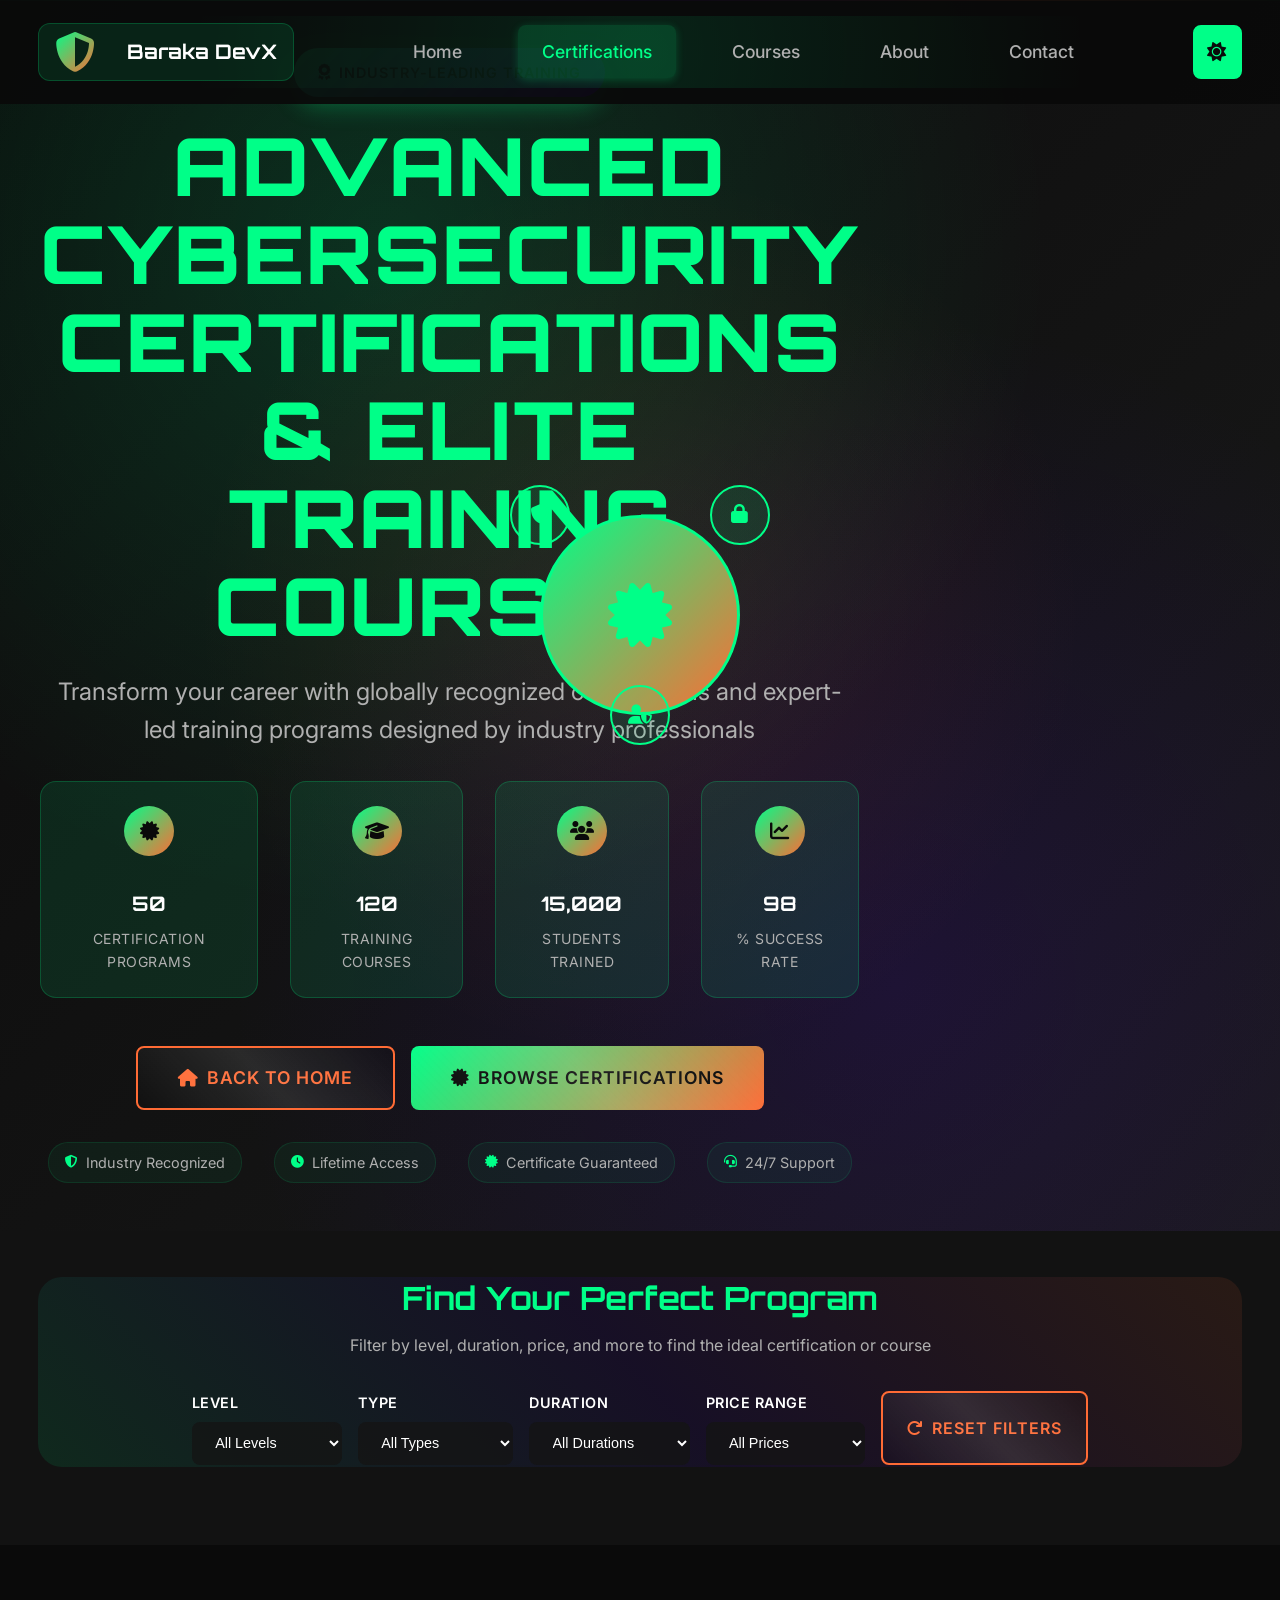
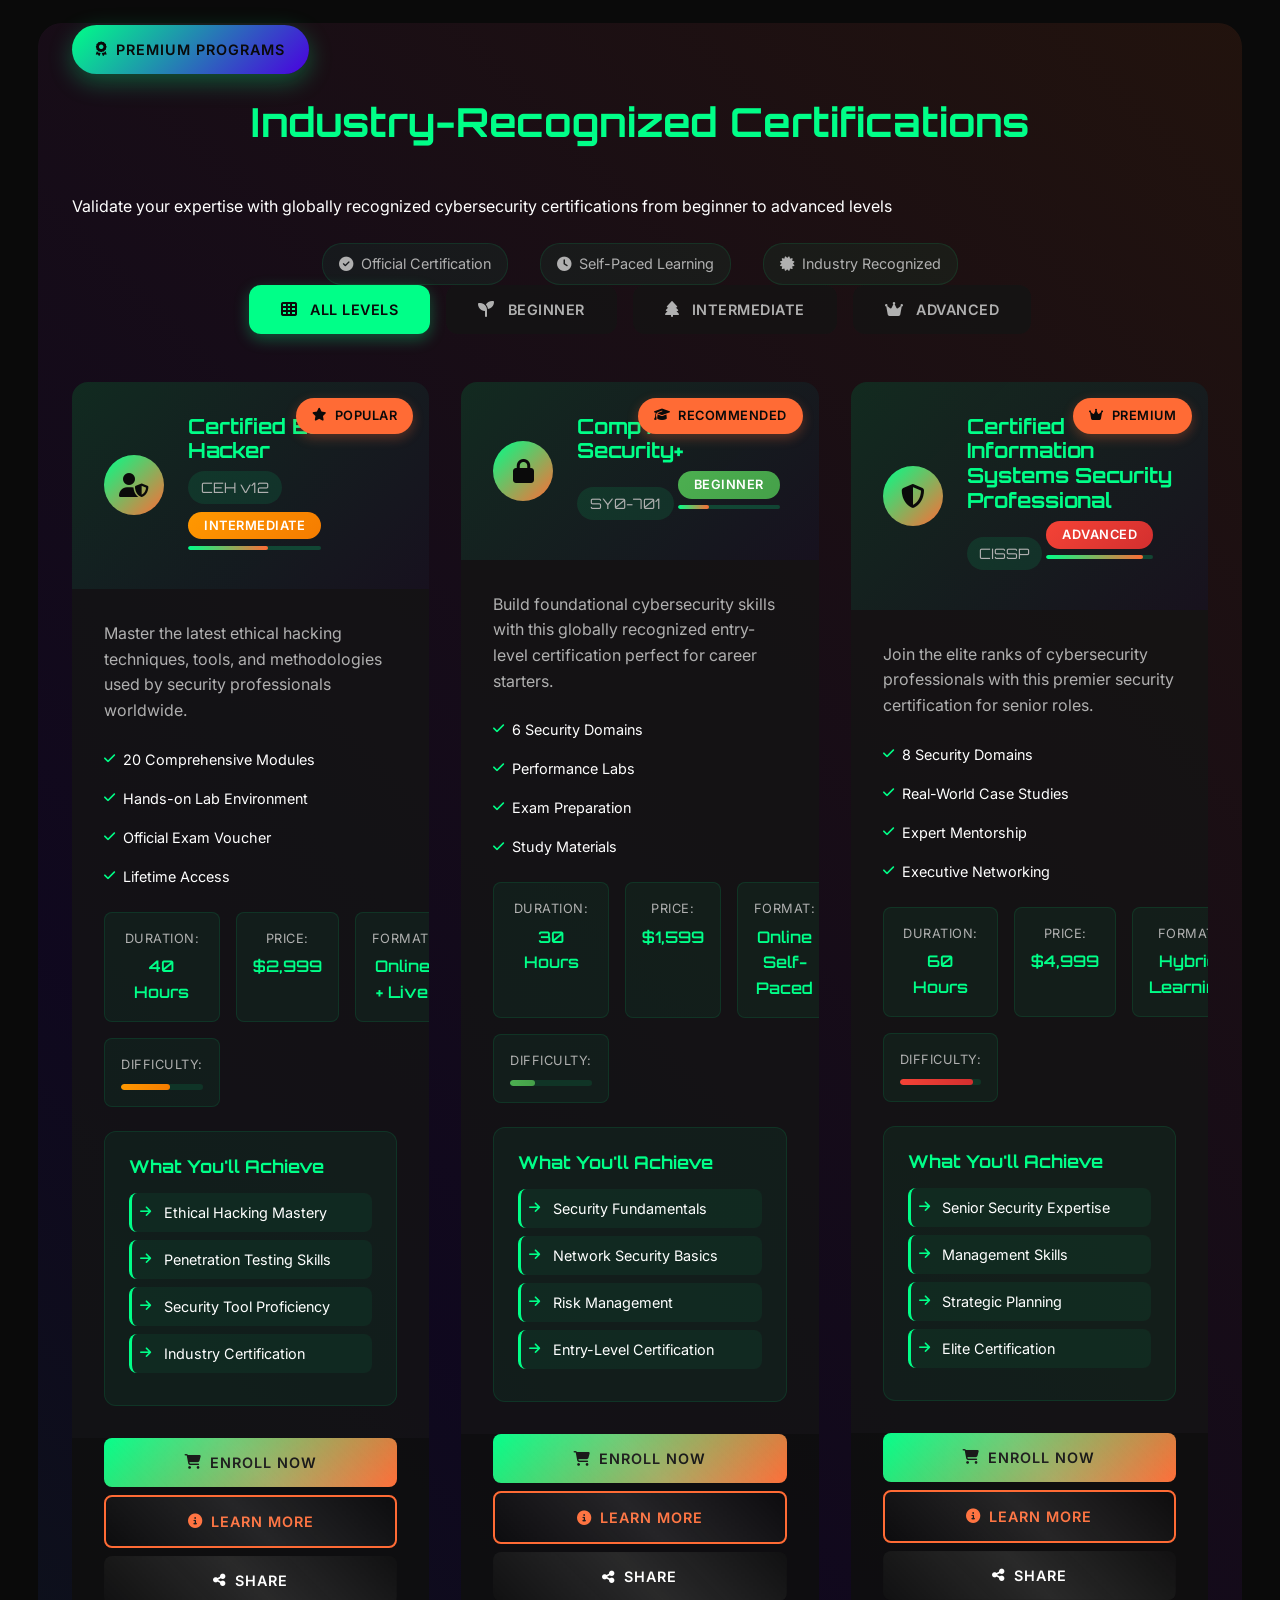
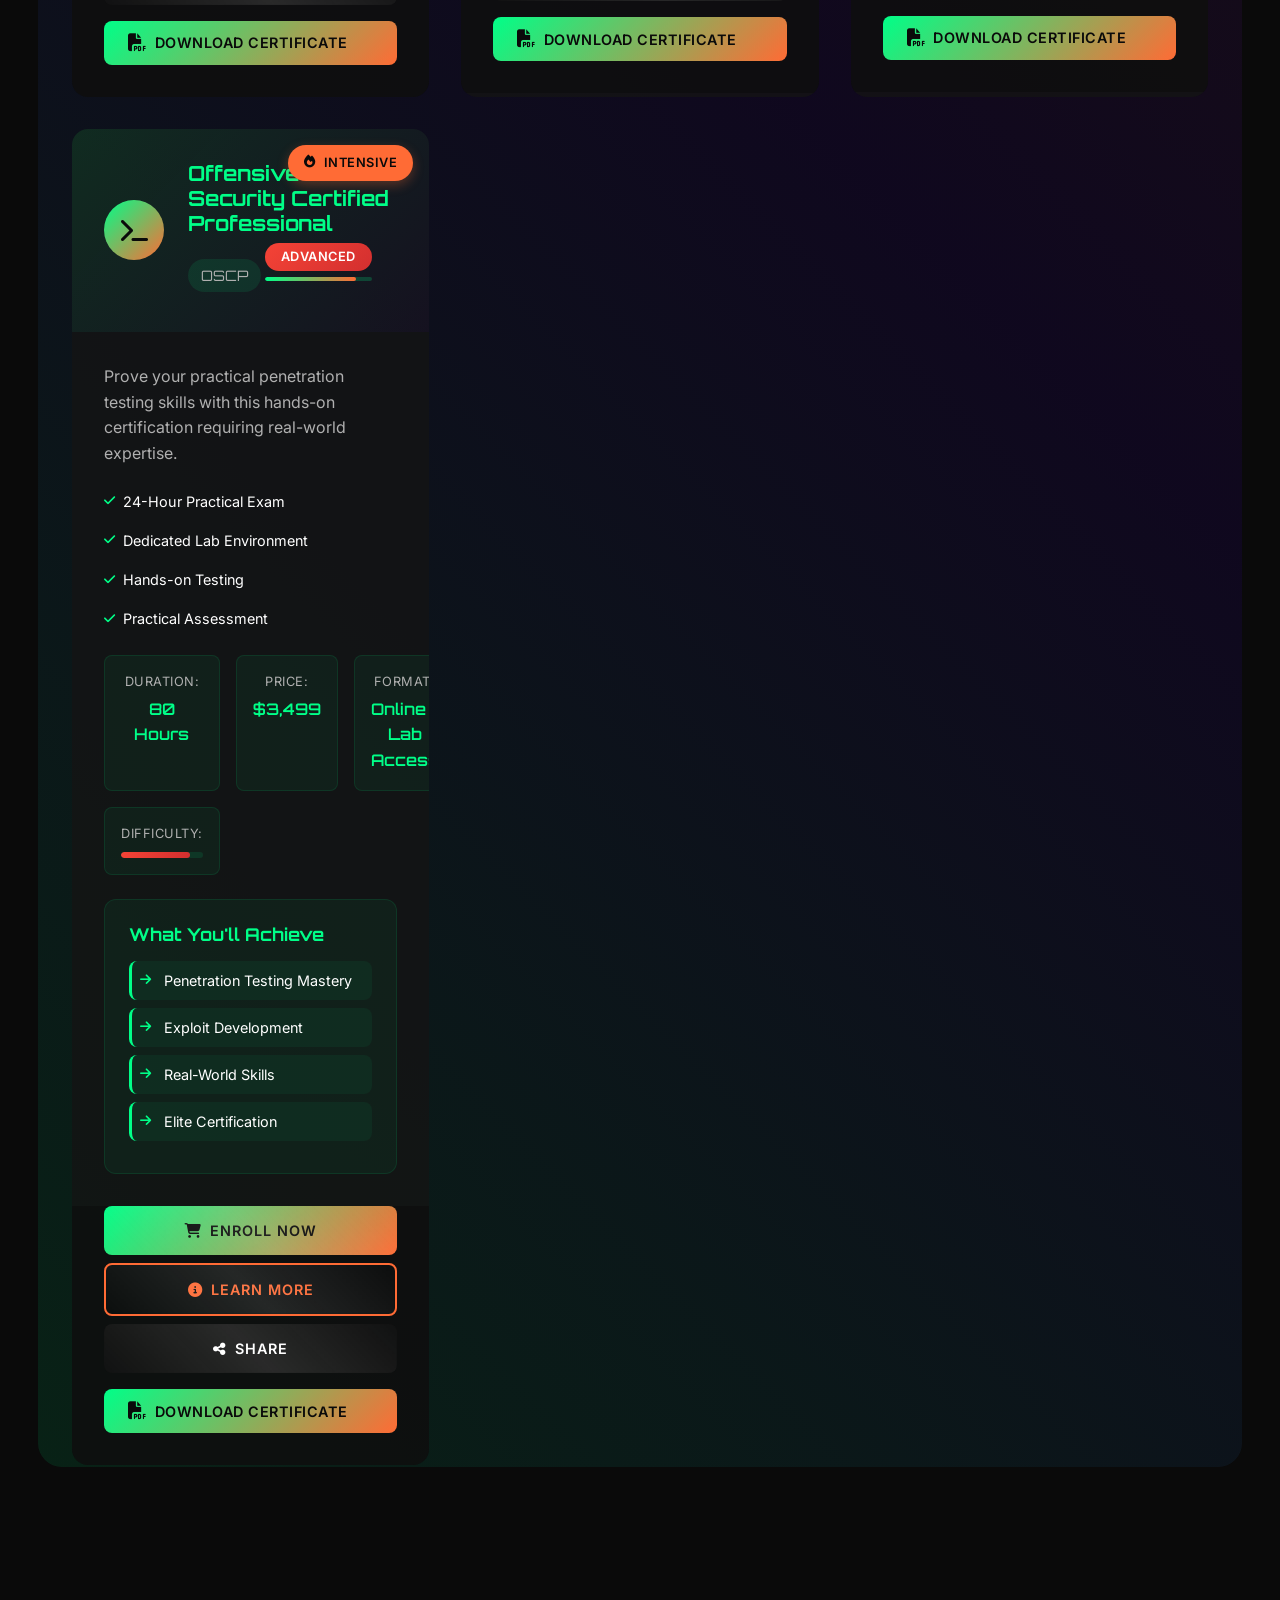
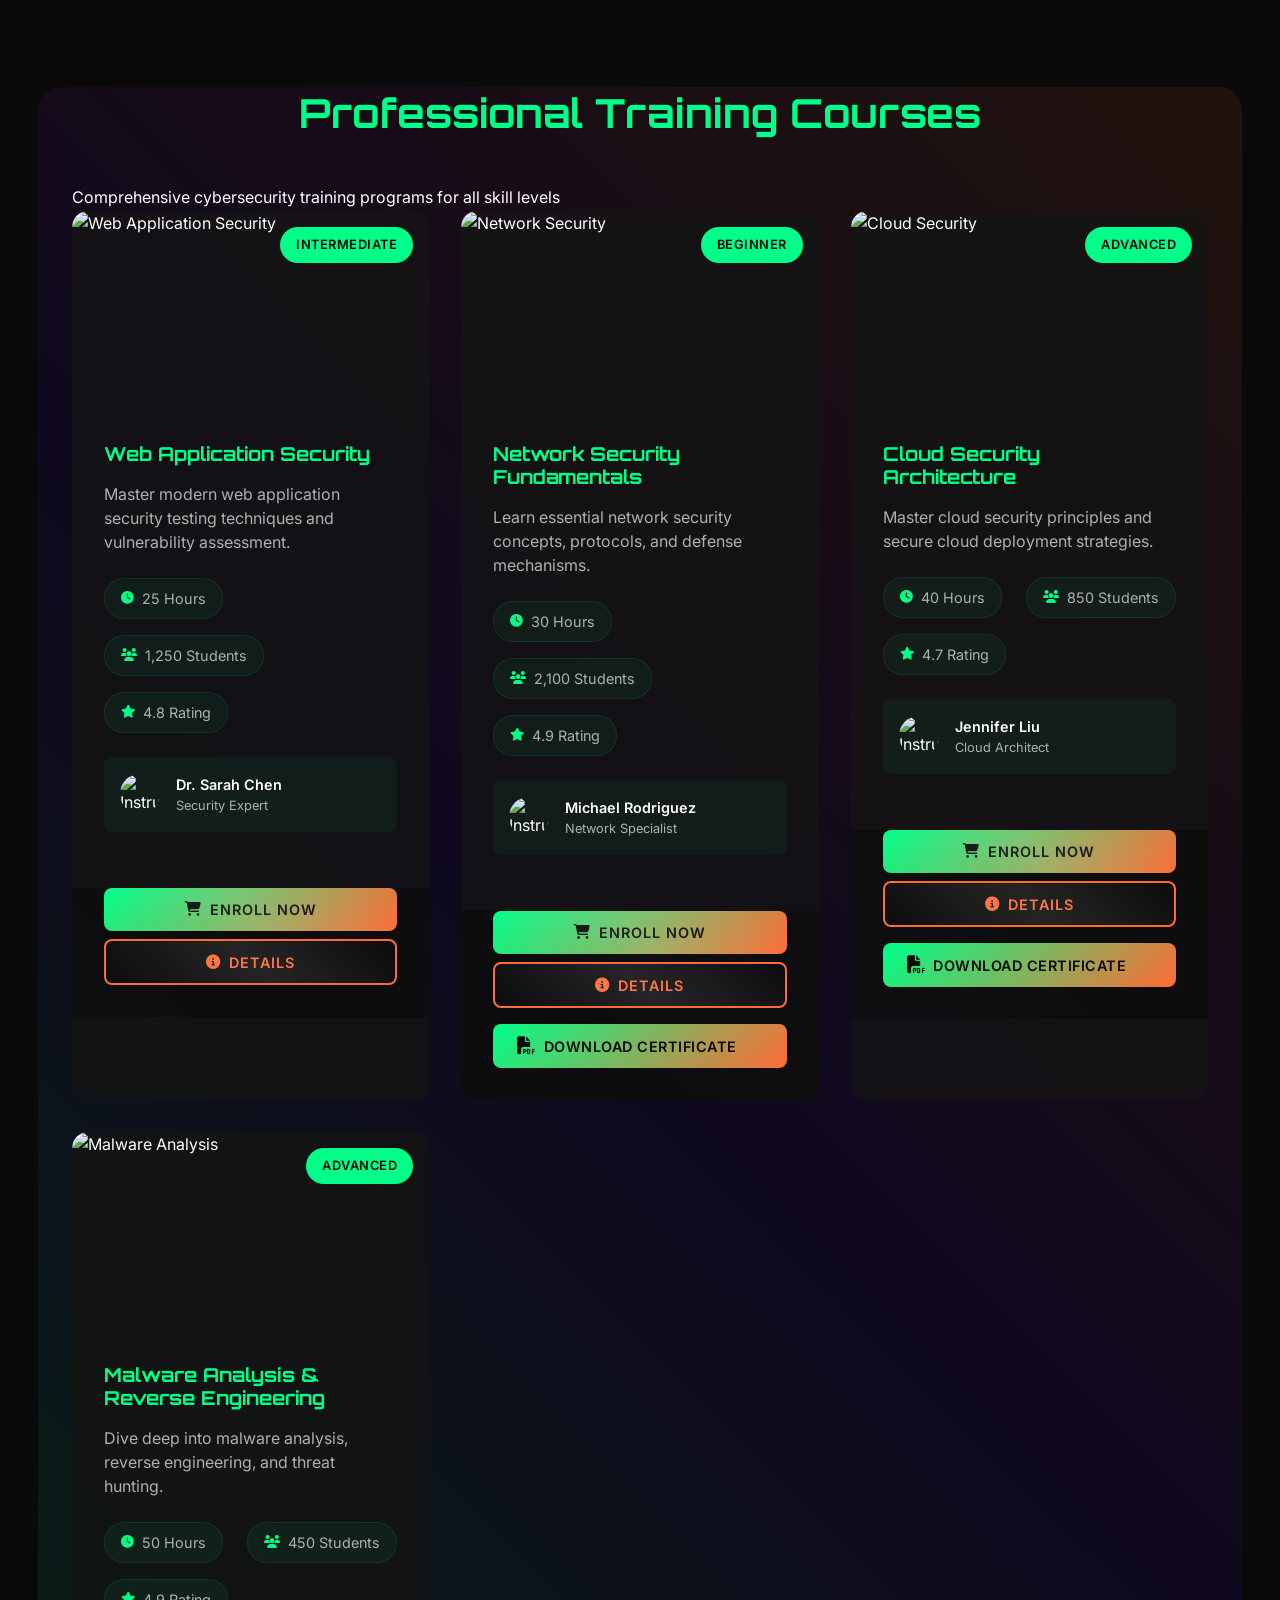
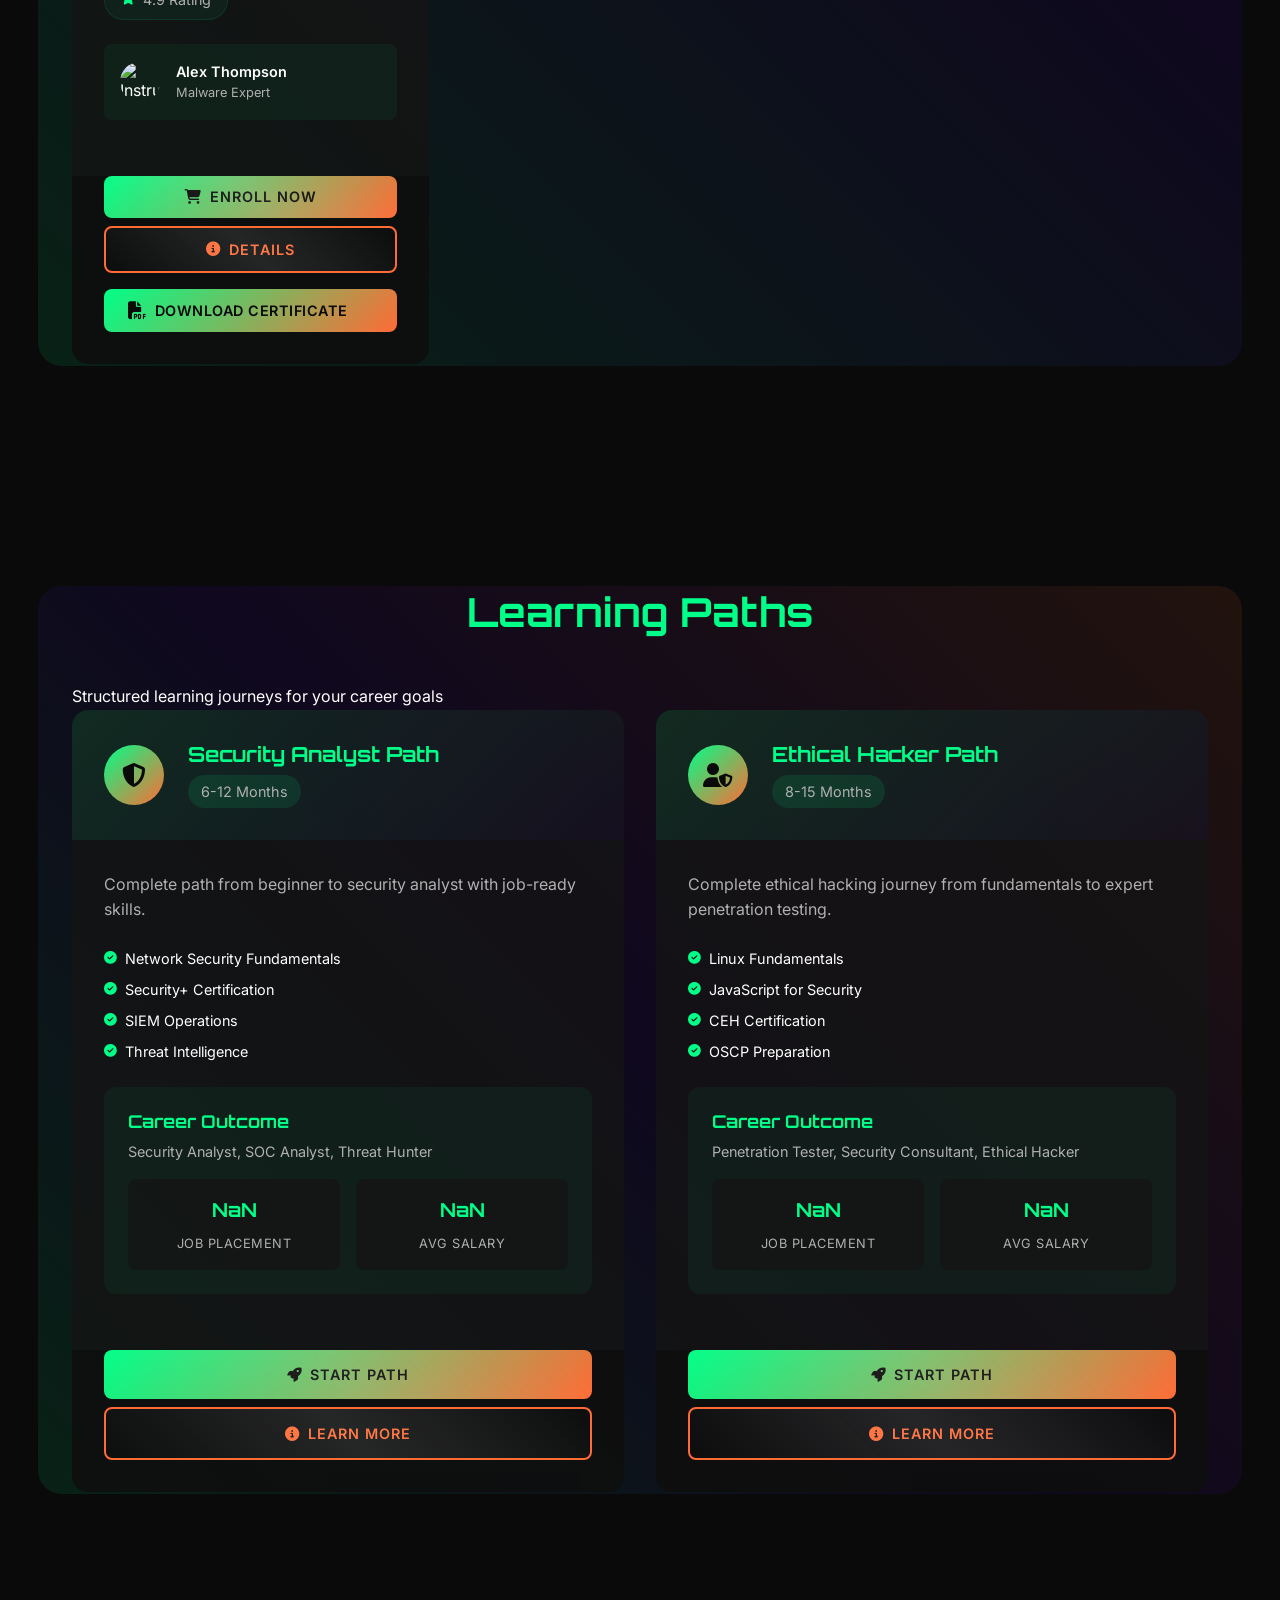
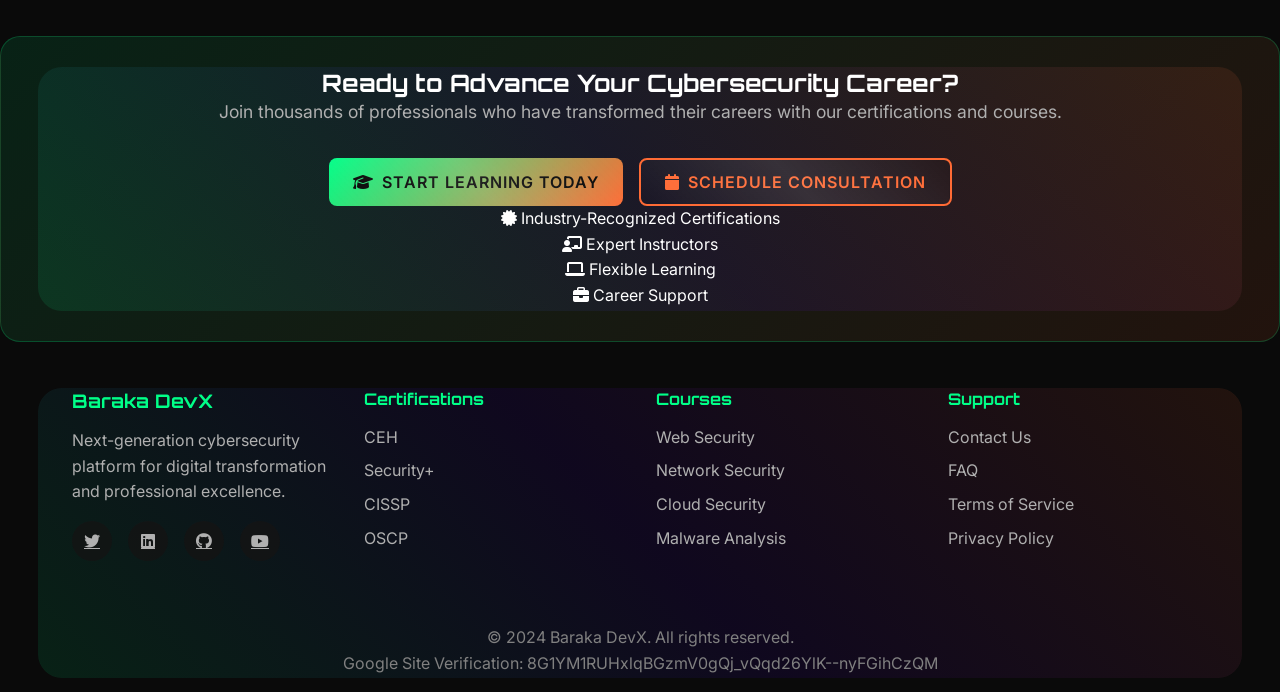
==== commit 38d2814c: "Enhance button functionality and remove Python references from codebase" ====
--- a/certifications.html
+++ b/certifications.html
@@ -938,7 +938,7 @@
                             </div>
                             <div class="course-item">
                                 <i class="fas fa-check-circle"></i>
-                                <span>Python for Security</span>
+                                <span>JavaScript for Security</span>
                             </div>
                             <div class="course-item">
                                 <i class="fas fa-check-circle"></i>
